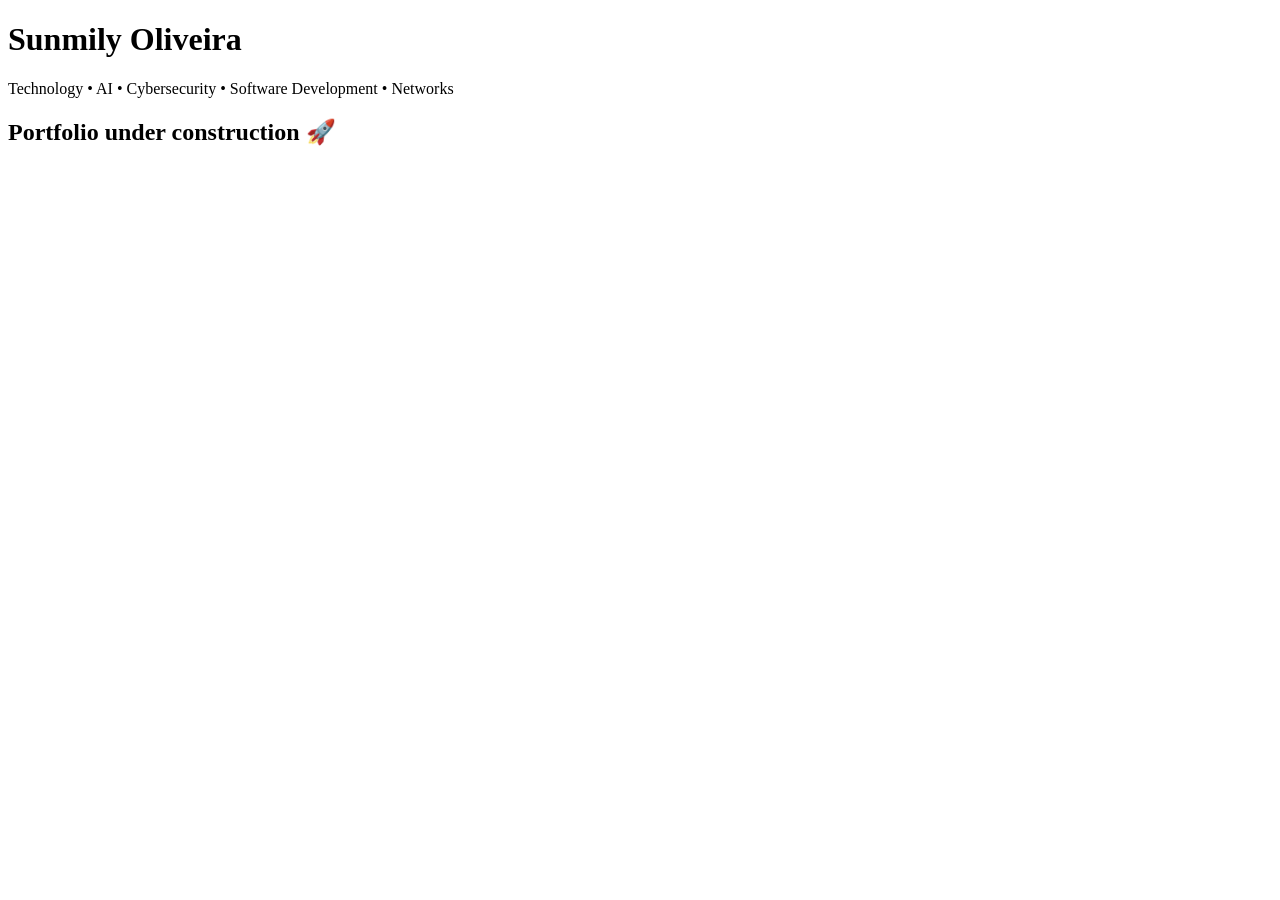
==== index.html @ 6b6f0865 "Create index.html Create initial portfolio page" ====
<!DOCTYPE html>
<html lang="pt-BR">
<head>
    <meta charset="UTF-8">
    <meta name="viewport" content="width=device-width, initial-scale=1.0">
    <title>Sunmily Oliveira | Portfolio</title>
</head>

<body>
    <h1>Sunmily Oliveira</h1>
    <p>Technology • AI • Cybersecurity • Software Development • Networks</p>

    <h2>Portfolio under construction 🚀</h2>
</body>
</html>
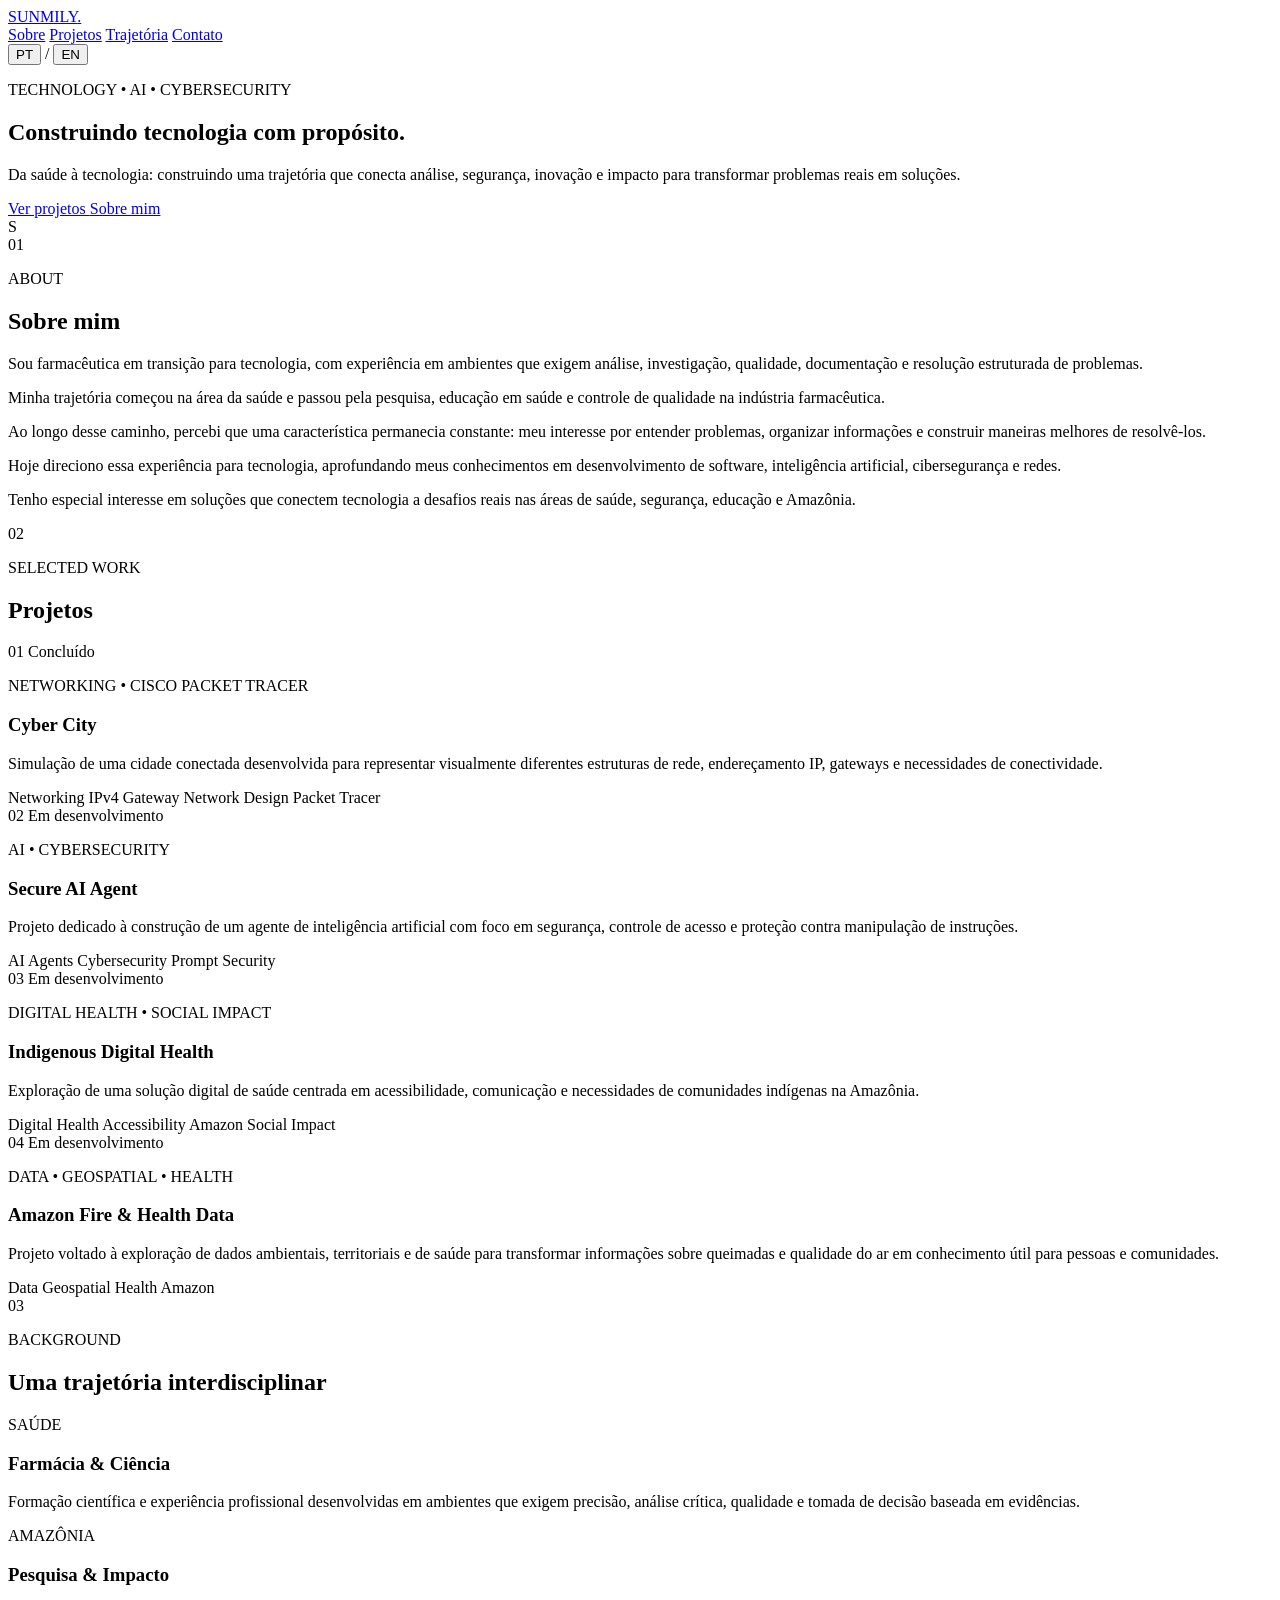
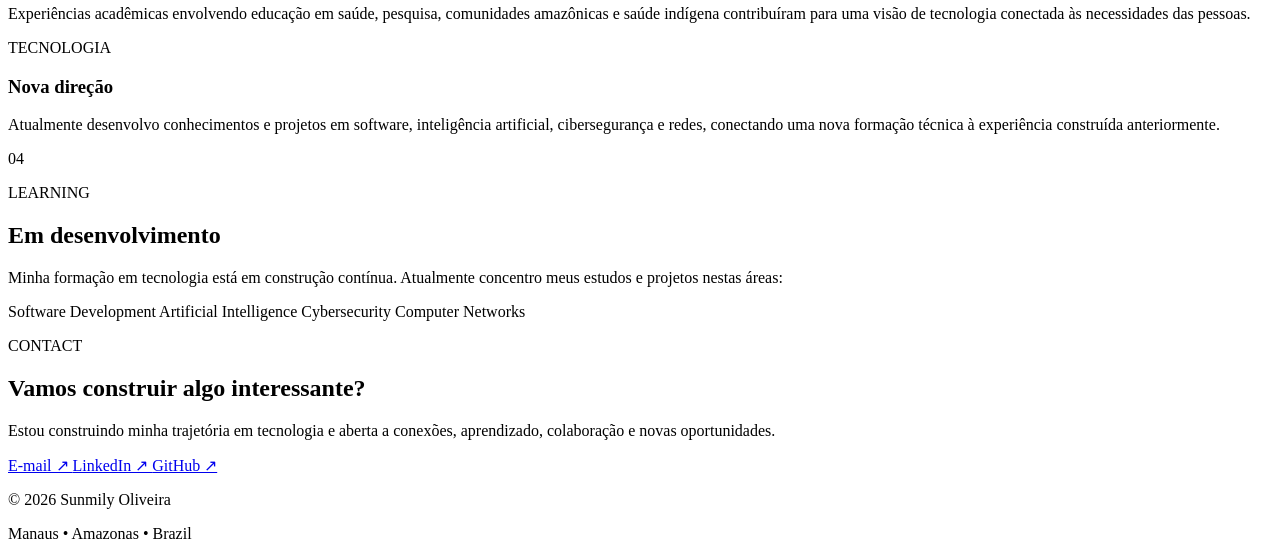
==== commit f0969bff: "Update index.html Build portfolio structure" ====
--- a/index.html
+++ b/index.html
@@ -3,13 +3,518 @@
 <head>
     <meta charset="UTF-8">
     <meta name="viewport" content="width=device-width, initial-scale=1.0">
-    <title>Sunmily Oliveira | Portfolio</title>
+
+    <meta name="description" content="Portfólio de Sunmily Oliveira — tecnologia, inteligência artificial, cibersegurança, redes e projetos de impacto.">
+
+    <title>Sunmily Oliveira | Technology Portfolio</title>
+
+    <link rel="stylesheet" href="style.css">
 </head>
 
 <body>
-    <h1>Sunmily Oliveira</h1>
-    <p>Technology • AI • Cybersecurity • Software Development • Networks</p>
-
-    <h2>Portfolio under construction 🚀</h2>
+
+    <!-- =========================
+         NAVIGATION
+    ========================== -->
+    <header class="header">
+        <nav class="navbar container">
+
+            <a href="#home" class="logo">
+                SUNMILY<span>.</span>
+            </a>
+
+            <div class="nav-links">
+                <a href="#about">Sobre</a>
+                <a href="#projects">Projetos</a>
+                <a href="#background">Trajetória</a>
+                <a href="#contact">Contato</a>
+            </div>
+
+            <div class="language-switch">
+                <button class="language active">PT</button>
+                <span>/</span>
+                <button class="language">EN</button>
+            </div>
+
+        </nav>
+    </header>
+
+
+    <main>
+
+        <!-- =========================
+             HERO
+        ========================== -->
+        <section class="hero container" id="home">
+
+            <div class="hero-content">
+
+                <p class="eyebrow">
+                    TECHNOLOGY • AI • CYBERSECURITY
+                </p>
+
+                <h1>
+                    Construindo tecnologia
+                    <span>com propósito.</span>
+                </h1>
+
+                <p class="hero-description">
+                    Da saúde à tecnologia: construindo uma trajetória que conecta
+                    análise, segurança, inovação e impacto para transformar
+                    problemas reais em soluções.
+                </p>
+
+                <div class="hero-buttons">
+                    <a href="#projects" class="button button-primary">
+                        Ver projetos
+                    </a>
+
+                    <a href="#about" class="button button-secondary">
+                        Sobre mim
+                    </a>
+                </div>
+
+            </div>
+
+
+            <!-- Elemento visual -->
+            <div class="hero-visual" aria-hidden="true">
+
+                <div class="orbit orbit-one"></div>
+                <div class="orbit orbit-two"></div>
+                <div class="orbit orbit-three"></div>
+
+                <div class="network-core">
+                    <span>S</span>
+                </div>
+
+                <span class="node node-one"></span>
+                <span class="node node-two"></span>
+                <span class="node node-three"></span>
+                <span class="node node-four"></span>
+
+            </div>
+
+        </section>
+
+
+        <!-- =========================
+             ABOUT
+        ========================== -->
+        <section class="section about" id="about">
+
+            <div class="container">
+
+                <div class="section-heading">
+                    <span class="section-number">01</span>
+
+                    <div>
+                        <p class="section-label">ABOUT</p>
+                        <h2>Sobre mim</h2>
+                    </div>
+                </div>
+
+
+                <div class="about-grid">
+
+                    <div class="about-intro">
+                        <p>
+                            Sou farmacêutica em transição para tecnologia, com
+                            experiência em ambientes que exigem análise,
+                            investigação, qualidade, documentação e resolução
+                            estruturada de problemas.
+                        </p>
+                    </div>
+
+                    <div class="about-text">
+
+                        <p>
+                            Minha trajetória começou na área da saúde e passou
+                            pela pesquisa, educação em saúde e controle de
+                            qualidade na indústria farmacêutica.
+                        </p>
+
+                        <p>
+                            Ao longo desse caminho, percebi que uma característica
+                            permanecia constante: meu interesse por entender
+                            problemas, organizar informações e construir maneiras
+                            melhores de resolvê-los.
+                        </p>
+
+                        <p>
+                            Hoje direciono essa experiência para tecnologia,
+                            aprofundando meus conhecimentos em desenvolvimento de
+                            software, inteligência artificial, cibersegurança e
+                            redes.
+                        </p>
+
+                        <p>
+                            Tenho especial interesse em soluções que conectem
+                            tecnologia a desafios reais nas áreas de saúde,
+                            segurança, educação e Amazônia.
+                        </p>
+
+                    </div>
+
+                </div>
+
+            </div>
+
+        </section>
+
+
+        <!-- =========================
+             PROJECTS
+        ========================== -->
+        <section class="section projects" id="projects">
+
+            <div class="container">
+
+                <div class="section-heading">
+                    <span class="section-number">02</span>
+
+                    <div>
+                        <p class="section-label">SELECTED WORK</p>
+                        <h2>Projetos</h2>
+                    </div>
+                </div>
+
+
+                <div class="projects-grid">
+
+                    <!-- CYBER CITY -->
+                    <article class="project-card project-featured">
+
+                        <div class="project-top">
+                            <span class="project-number">01</span>
+                            <span class="project-status completed">Concluído</span>
+                        </div>
+
+                        <div class="project-content">
+
+                            <p class="project-category">
+                                NETWORKING • CISCO PACKET TRACER
+                            </p>
+
+                            <h3>Cyber City</h3>
+
+                            <p>
+                                Simulação de uma cidade conectada desenvolvida
+                                para representar visualmente diferentes estruturas
+                                de rede, endereçamento IP, gateways e necessidades
+                                de conectividade.
+                            </p>
+
+                            <div class="tags">
+                                <span>Networking</span>
+                                <span>IPv4</span>
+                                <span>Gateway</span>
+                                <span>Network Design</span>
+                                <span>Packet Tracer</span>
+                            </div>
+
+                        </div>
+
+                    </article>
+
+
+                    <!-- SECURE AI AGENT -->
+                    <article class="project-card">
+
+                        <div class="project-top">
+                            <span class="project-number">02</span>
+                            <span class="project-status development">
+                                Em desenvolvimento
+                            </span>
+                        </div>
+
+                        <div class="project-content">
+
+                            <p class="project-category">
+                                AI • CYBERSECURITY
+                            </p>
+
+                            <h3>Secure AI Agent</h3>
+
+                            <p>
+                                Projeto dedicado à construção de um agente de
+                                inteligência artificial com foco em segurança,
+                                controle de acesso e proteção contra manipulação
+                                de instruções.
+                            </p>
+
+                            <div class="tags">
+                                <span>AI Agents</span>
+                                <span>Cybersecurity</span>
+                                <span>Prompt Security</span>
+                            </div>
+
+                        </div>
+
+                    </article>
+
+
+                    <!-- INDIGENOUS DIGITAL HEALTH -->
+                    <article class="project-card">
+
+                        <div class="project-top">
+                            <span class="project-number">03</span>
+                            <span class="project-status development">
+                                Em desenvolvimento
+                            </span>
+                        </div>
+
+                        <div class="project-content">
+
+                            <p class="project-category">
+                                DIGITAL HEALTH • SOCIAL IMPACT
+                            </p>
+
+                            <h3>Indigenous Digital Health</h3>
+
+                            <p>
+                                Exploração de uma solução digital de saúde
+                                centrada em acessibilidade, comunicação e
+                                necessidades de comunidades indígenas na Amazônia.
+                            </p>
+
+                            <div class="tags">
+                                <span>Digital Health</span>
+                                <span>Accessibility</span>
+                                <span>Amazon</span>
+                                <span>Social Impact</span>
+                            </div>
+
+                        </div>
+
+                    </article>
+
+
+                    <!-- AMAZON FIRE -->
+                    <article class="project-card">
+
+                        <div class="project-top">
+                            <span class="project-number">04</span>
+                            <span class="project-status development">
+                                Em desenvolvimento
+                            </span>
+                        </div>
+
+                        <div class="project-content">
+
+                            <p class="project-category">
+                                DATA • GEOSPATIAL • HEALTH
+                            </p>
+
+                            <h3>Amazon Fire & Health Data</h3>
+
+                            <p>
+                                Projeto voltado à exploração de dados ambientais,
+                                territoriais e de saúde para transformar
+                                informações sobre queimadas e qualidade do ar em
+                                conhecimento útil para pessoas e comunidades.
+                            </p>
+
+                            <div class="tags">
+                                <span>Data</span>
+                                <span>Geospatial</span>
+                                <span>Health</span>
+                                <span>Amazon</span>
+                            </div>
+
+                        </div>
+
+                    </article>
+
+                </div>
+
+            </div>
+
+        </section>
+
+
+        <!-- =========================
+             BACKGROUND
+        ========================== -->
+        <section class="section background" id="background">
+
+            <div class="container">
+
+                <div class="section-heading">
+                    <span class="section-number">03</span>
+
+                    <div>
+                        <p class="section-label">BACKGROUND</p>
+                        <h2>Uma trajetória interdisciplinar</h2>
+                    </div>
+                </div>
+
+
+                <div class="background-grid">
+
+                    <article class="background-item">
+
+                        <span class="background-year">SAÚDE</span>
+
+                        <h3>Farmácia & Ciência</h3>
+
+                        <p>
+                            Formação científica e experiência profissional
+                            desenvolvidas em ambientes que exigem precisão,
+                            análise crítica, qualidade e tomada de decisão
+                            baseada em evidências.
+                        </p>
+
+                    </article>
+
+
+                    <article class="background-item">
+
+                        <span class="background-year">AMAZÔNIA</span>
+
+                        <h3>Pesquisa & Impacto</h3>
+
+                        <p>
+                            Experiências acadêmicas envolvendo educação em saúde,
+                            pesquisa, comunidades amazônicas e saúde indígena
+                            contribuíram para uma visão de tecnologia conectada
+                            às necessidades das pessoas.
+                        </p>
+
+                    </article>
+
+
+                    <article class="background-item">
+
+                        <span class="background-year">TECNOLOGIA</span>
+
+                        <h3>Nova direção</h3>
+
+                        <p>
+                            Atualmente desenvolvo conhecimentos e projetos em
+                            software, inteligência artificial, cibersegurança e
+                            redes, conectando uma nova formação técnica à
+                            experiência construída anteriormente.
+                        </p>
+
+                    </article>
+
+                </div>
+
+            </div>
+
+        </section>
+
+
+        <!-- =========================
+             LEARNING
+        ========================== -->
+        <section class="section learning">
+
+            <div class="container">
+
+                <div class="section-heading">
+                    <span class="section-number">04</span>
+
+                    <div>
+                        <p class="section-label">LEARNING</p>
+                        <h2>Em desenvolvimento</h2>
+                    </div>
+                </div>
+
+
+                <div class="learning-content">
+
+                    <p>
+                        Minha formação em tecnologia está em construção contínua.
+                        Atualmente concentro meus estudos e projetos nestas áreas:
+                    </p>
+
+                    <div class="learning-list">
+                        <span>Software Development</span>
+                        <span>Artificial Intelligence</span>
+                        <span>Cybersecurity</span>
+                        <span>Computer Networks</span>
+                    </div>
+
+                </div>
+
+            </div>
+
+        </section>
+
+
+        <!-- =========================
+             CONTACT
+        ========================== -->
+        <section class="section contact" id="contact">
+
+            <div class="container contact-content">
+
+                <p class="section-label">CONTACT</p>
+
+                <h2>
+                    Vamos construir algo
+                    <span>interessante?</span>
+                </h2>
+
+                <p>
+                    Estou construindo minha trajetória em tecnologia e aberta a
+                    conexões, aprendizado, colaboração e novas oportunidades.
+                </p>
+
+                <div class="contact-links">
+
+                    <a
+                        href="mailto:sunmilyjenifer@gmail.com"
+                        class="contact-link"
+                    >
+                        E-mail ↗
+                    </a>
+
+                    <a
+                        href="https://www.linkedin.com/in/sunmily-oliveira"
+                        target="_blank"
+                        rel="noopener noreferrer"
+                        class="contact-link"
+                    >
+                        LinkedIn ↗
+                    </a>
+
+                    <a
+                        href="https://github.com/sunmilyoliveira"
+                        target="_blank"
+                        rel="noopener noreferrer"
+                        class="contact-link"
+                    >
+                        GitHub ↗
+                    </a>
+
+                </div>
+
+            </div>
+
+        </section>
+
+    </main>
+
+
+    <!-- =========================
+         FOOTER
+    ========================== -->
+    <footer class="footer">
+
+        <div class="container footer-content">
+
+            <p>© 2026 Sunmily Oliveira</p>
+
+            <p>
+                Manaus • Amazonas • Brazil
+            </p>
+
+        </div>
+
+    </footer>
+
 </body>
 </html>
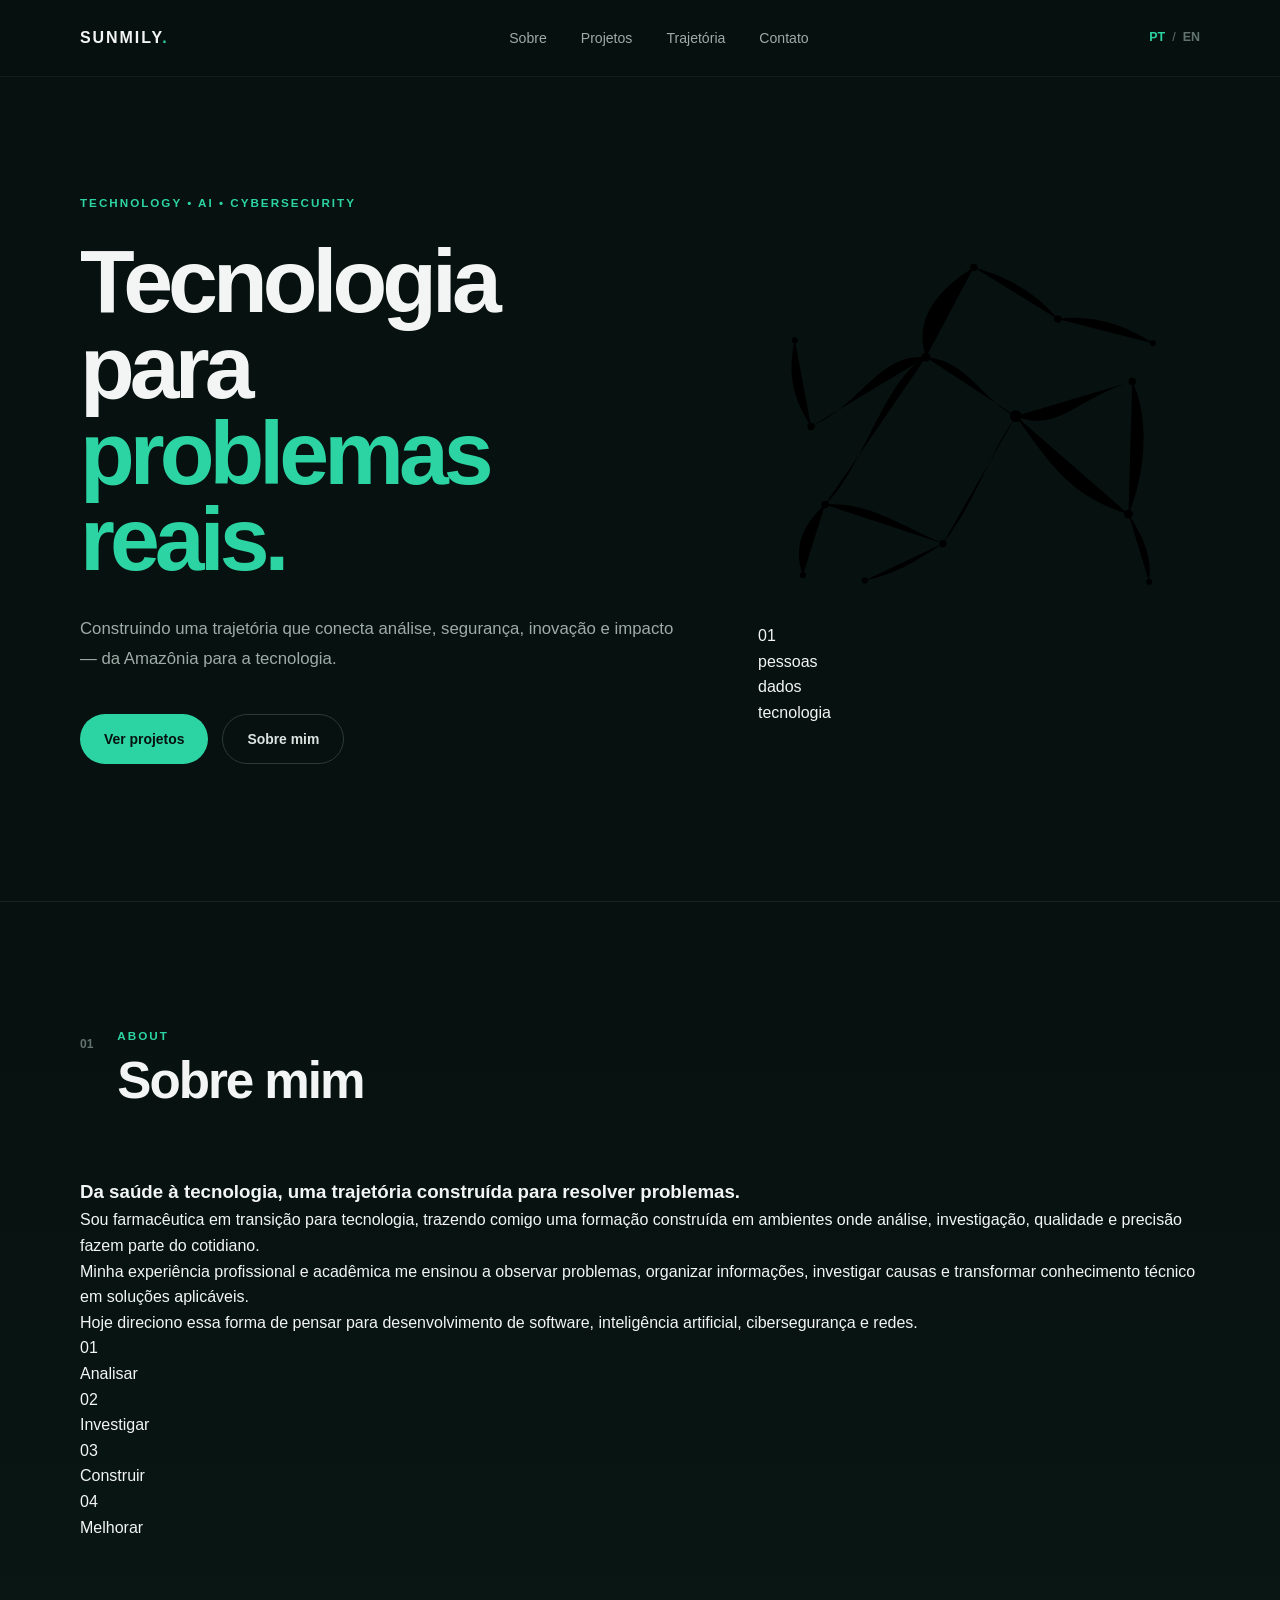
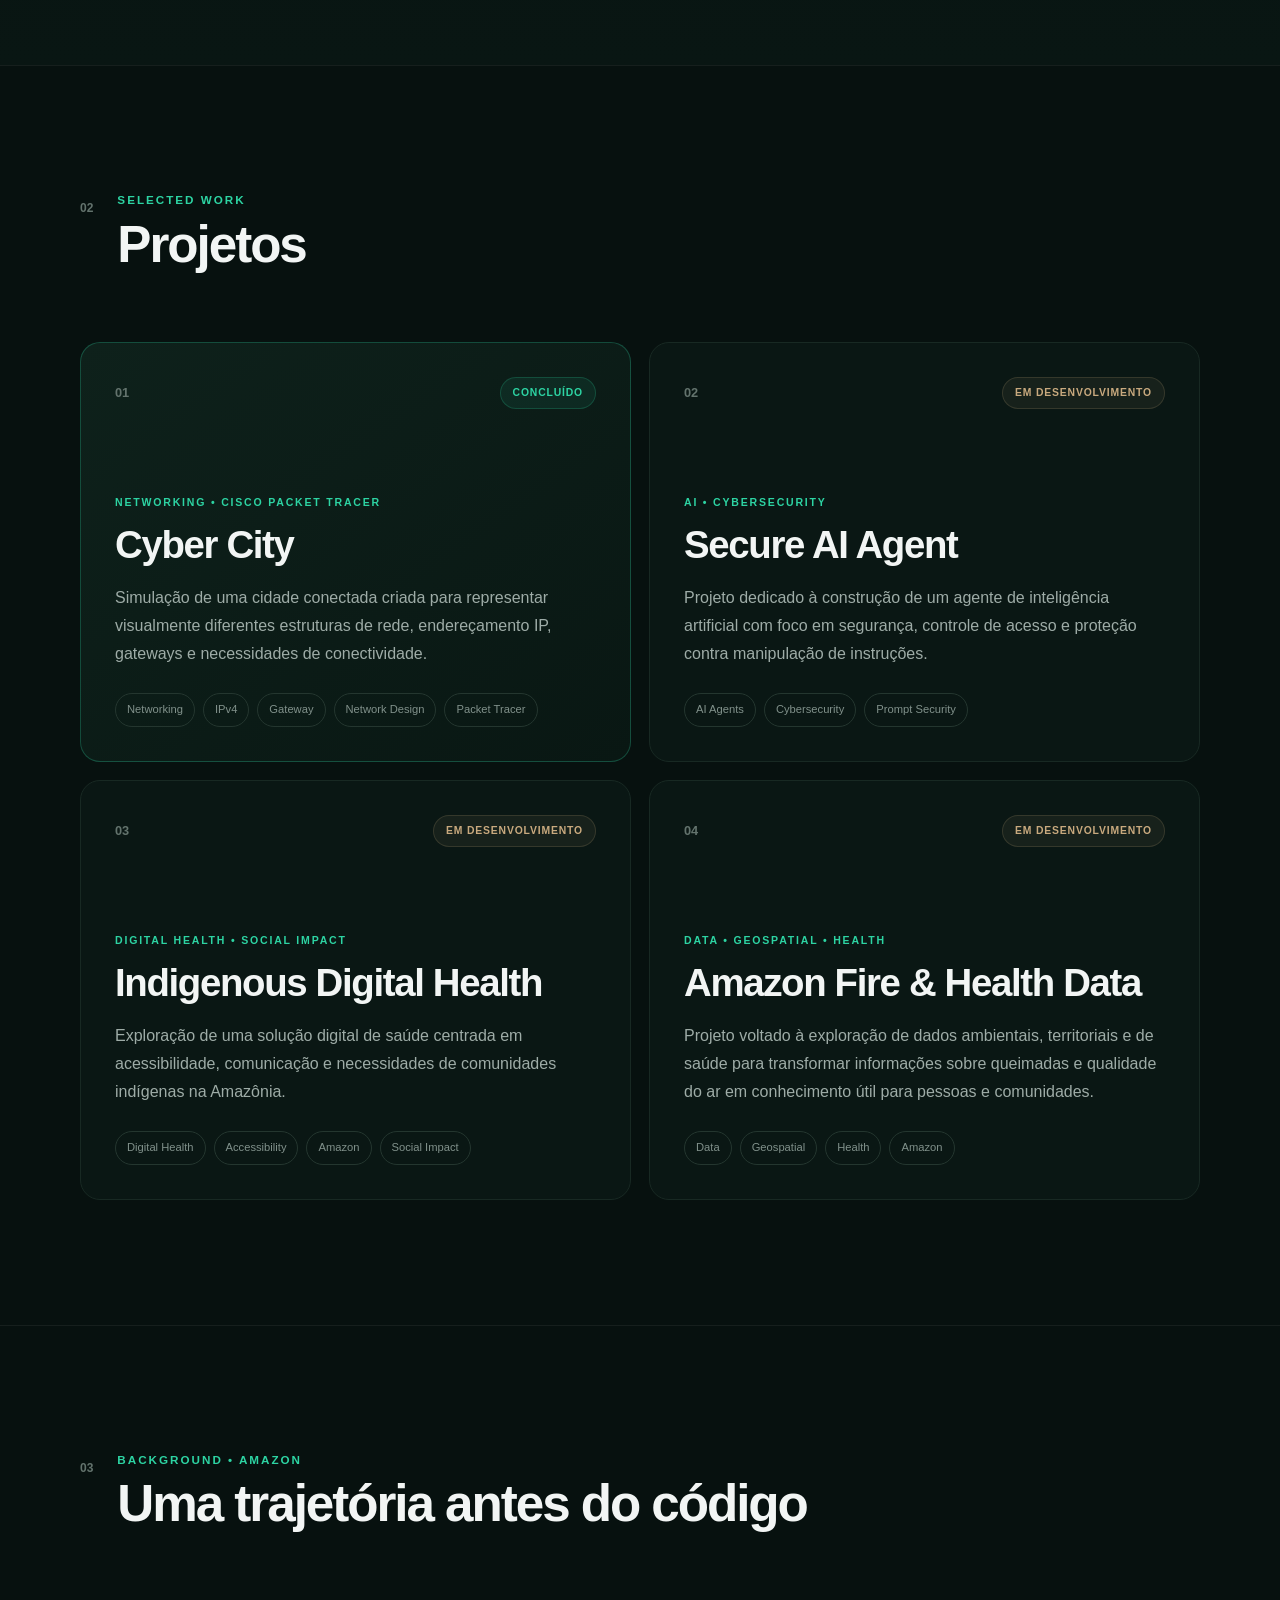
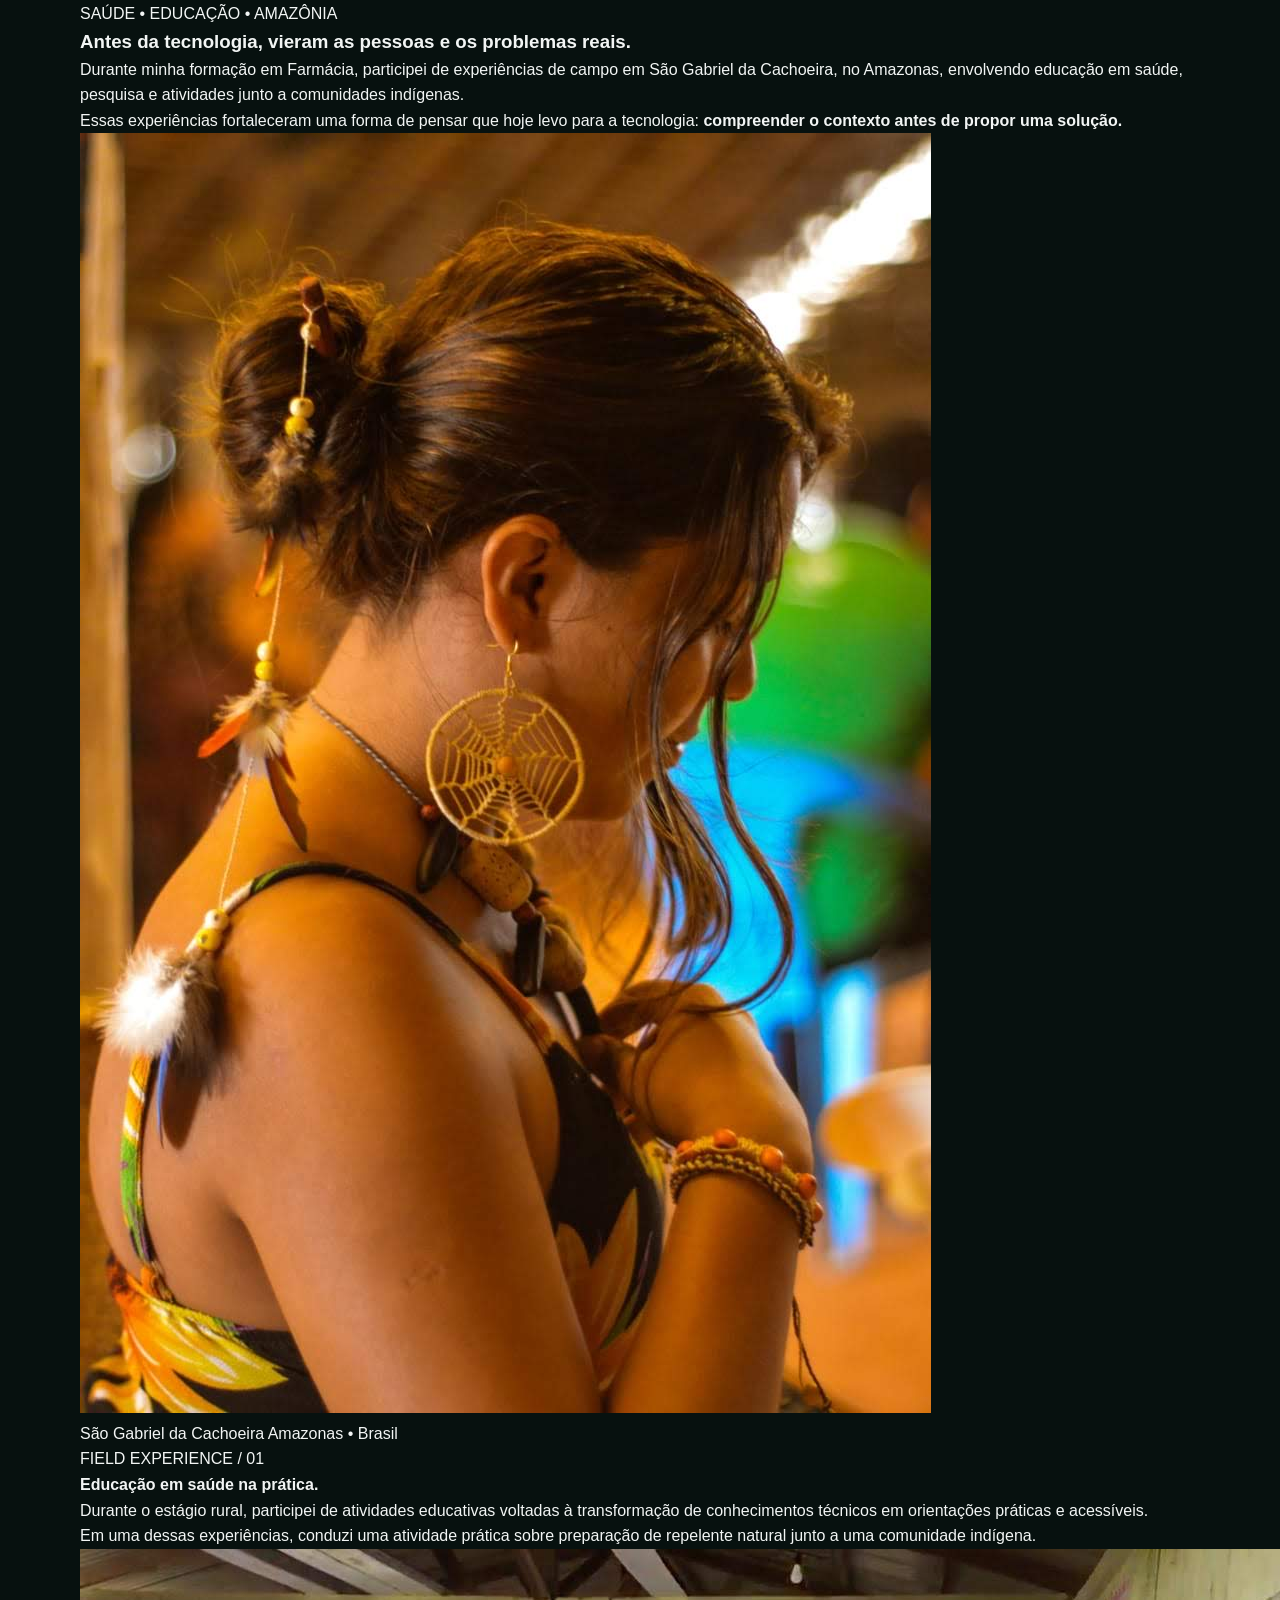
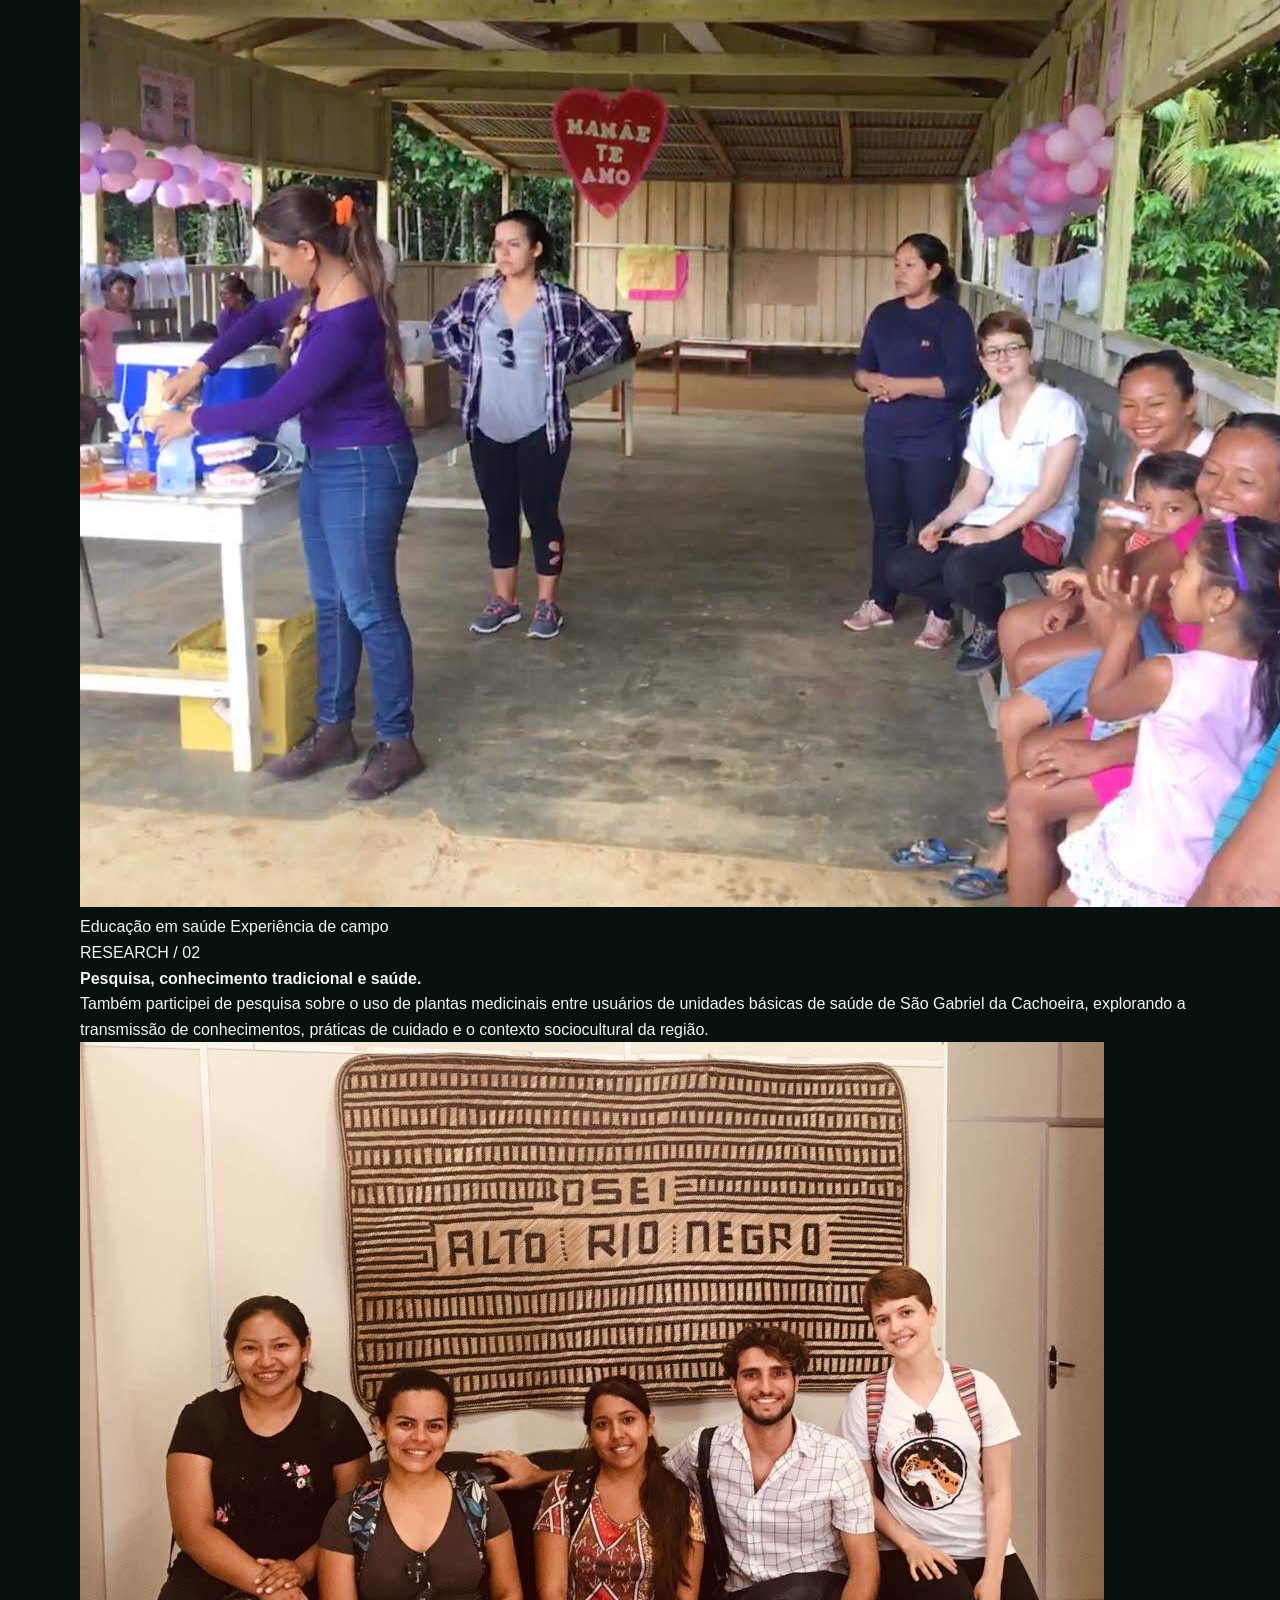
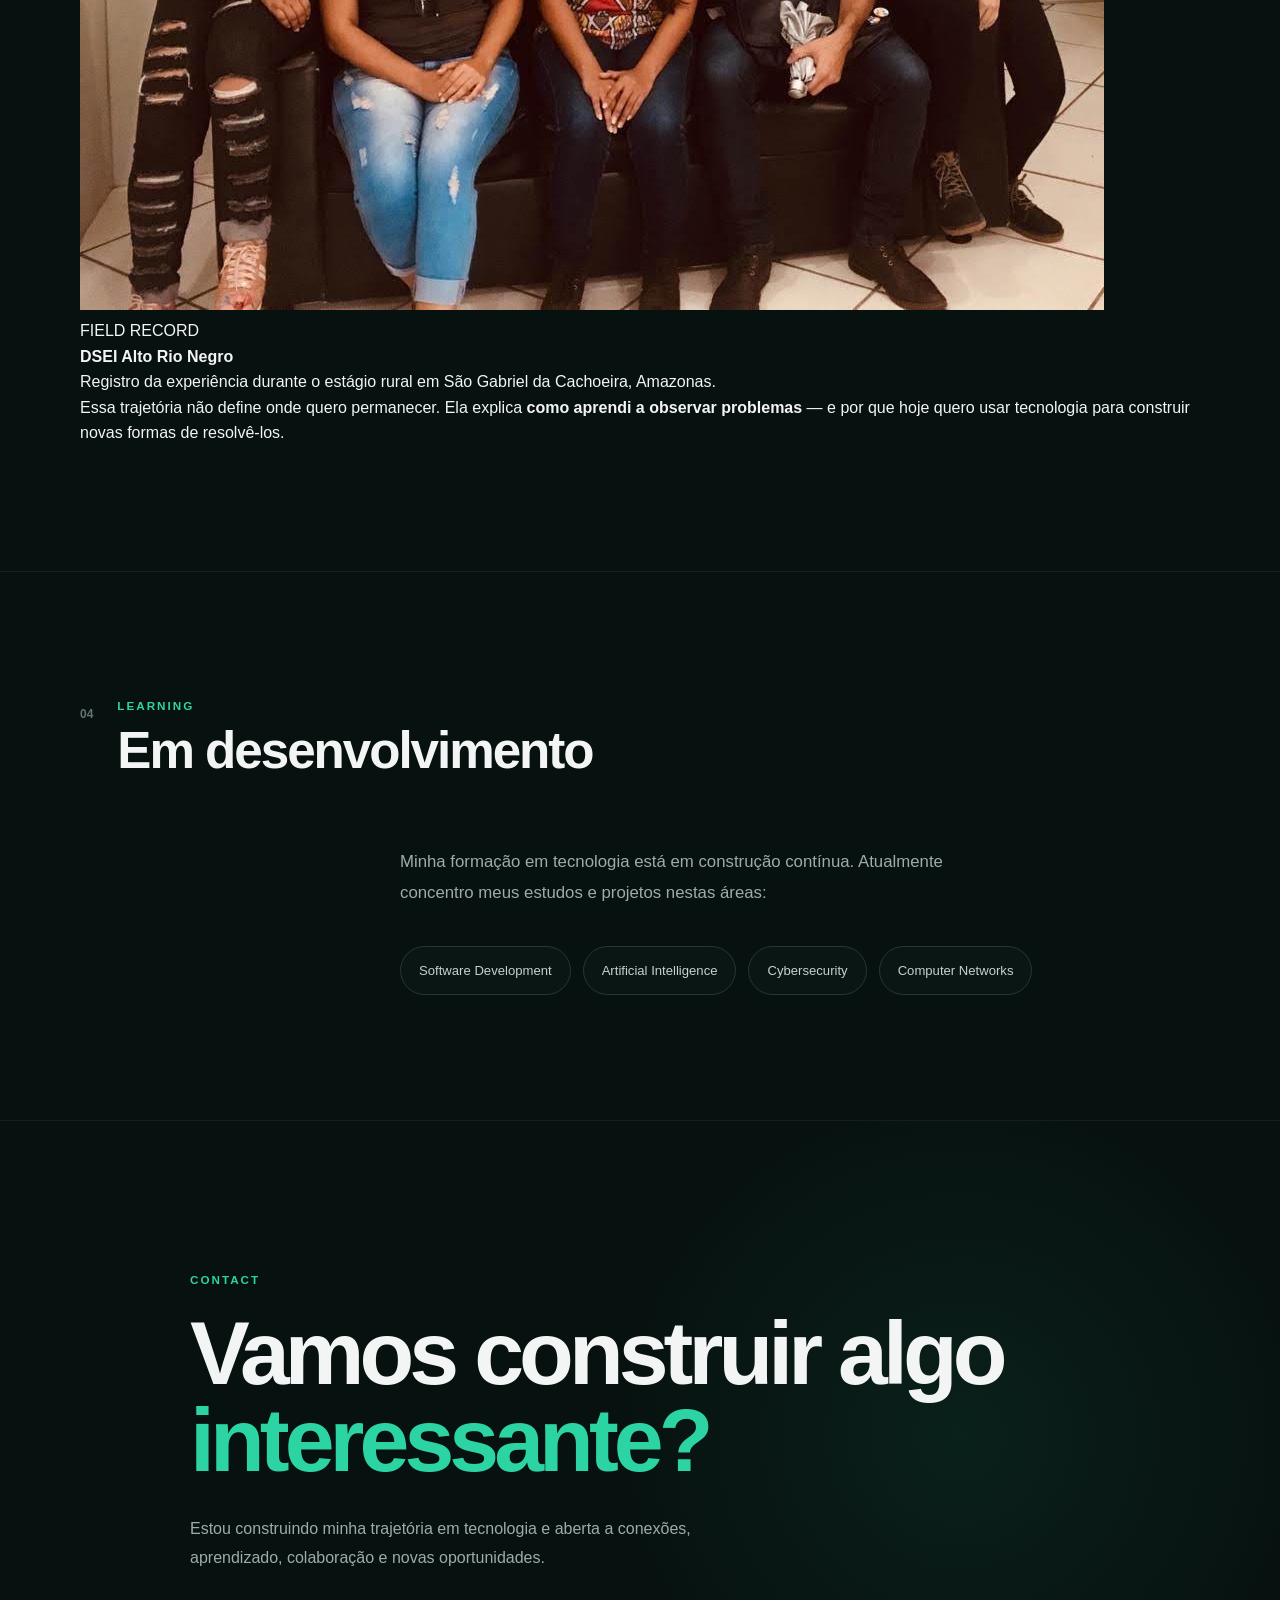
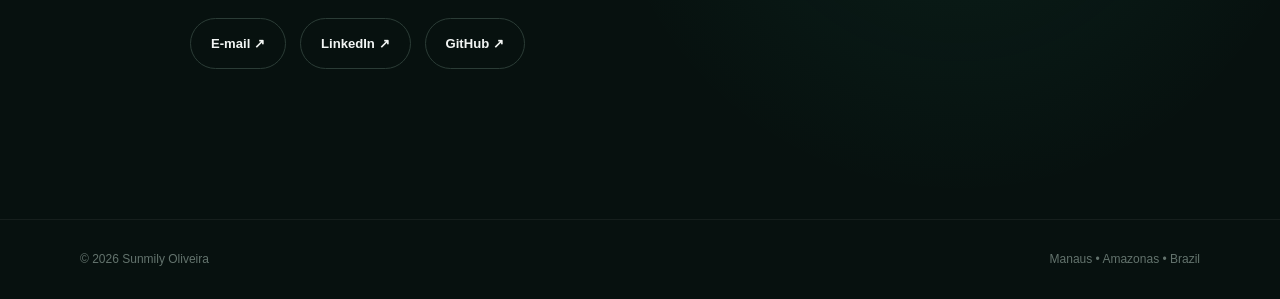
==== commit 6a6b02d1: "Redesign portfolio structure and journey" ====
--- a/index.html
+++ b/index.html
@@ -1,10 +1,12 @@
 <!DOCTYPE html>
 <html lang="pt-BR">
+
 <head>
     <meta charset="UTF-8">
     <meta name="viewport" content="width=device-width, initial-scale=1.0">
 
-    <meta name="description" content="Portfólio de Sunmily Oliveira — tecnologia, inteligência artificial, cibersegurança, redes e projetos de impacto.">
+    <meta name="description"
+        content="Portfólio de Sunmily Oliveira — tecnologia, inteligência artificial, cibersegurança, redes e projetos de impacto.">
 
     <title>Sunmily Oliveira | Technology Portfolio</title>
 
@@ -16,7 +18,9 @@
     <!-- =========================
          NAVIGATION
     ========================== -->
+
     <header class="header">
+
         <nav class="navbar container">
 
             <a href="#home" class="logo">
@@ -26,7 +30,7 @@
             <div class="nav-links">
                 <a href="#about">Sobre</a>
                 <a href="#projects">Projetos</a>
-                <a href="#background">Trajetória</a>
+                <a href="#journey">Trajetória</a>
                 <a href="#contact">Contato</a>
             </div>
 
@@ -37,6 +41,7 @@
             </div>
 
         </nav>
+
     </header>
 
 
@@ -45,6 +50,7 @@
         <!-- =========================
              HERO
         ========================== -->
+
         <section class="hero container" id="home">
 
             <div class="hero-content">
@@ -54,17 +60,18 @@
                 </p>
 
                 <h1>
-                    Construindo tecnologia
-                    <span>com propósito.</span>
+                    Tecnologia para
+                    <span>problemas reais.</span>
                 </h1>
 
                 <p class="hero-description">
-                    Da saúde à tecnologia: construindo uma trajetória que conecta
-                    análise, segurança, inovação e impacto para transformar
-                    problemas reais em soluções.
+                    Construindo uma trajetória que conecta análise,
+                    segurança, inovação e impacto — da Amazônia
+                    para a tecnologia.
                 </p>
 
                 <div class="hero-buttons">
+
                     <a href="#projects" class="button button-primary">
                         Ver projetos
                     </a>
@@ -72,88 +79,189 @@
                     <a href="#about" class="button button-secondary">
                         Sobre mim
                     </a>
+
                 </div>
 
             </div>
 
 
-            <!-- Elemento visual -->
-            <div class="hero-visual" aria-hidden="true">
-
-                <div class="orbit orbit-one"></div>
-                <div class="orbit orbit-two"></div>
-                <div class="orbit orbit-three"></div>
-
-                <div class="network-core">
-                    <span>S</span>
-                </div>
-
-                <span class="node node-one"></span>
-                <span class="node node-two"></span>
-                <span class="node node-three"></span>
-                <span class="node node-four"></span>
+            <!-- Rede digital orgânica -->
+
+            <div class="hero-network" aria-hidden="true">
+
+                <svg
+                    viewBox="0 0 600 520"
+                    xmlns="http://www.w3.org/2000/svg"
+                    class="network-svg"
+                >
+
+                    <!-- conexões principais -->
+
+                    <g class="network-lines">
+
+                        <path d="M72 264 C140 235, 164 164, 228 170" />
+
+                        <path d="M228 170 C287 175, 305 231, 350 250" />
+
+                        <path d="M350 250 C407 274, 433 225, 508 203" />
+
+                        <path d="M350 250 C396 314, 424 359, 503 383" />
+
+                        <path d="M350 250 C313 302, 297 363, 251 423" />
+
+                        <path d="M228 170 C211 119, 242 80, 293 48" />
+
+                        <path d="M228 170 C173 196, 140 327, 91 370" />
+
+                        <path d="M91 370 C147 365, 191 397, 251 423" />
+
+                        <path d="M508 203 C532 253, 526 328, 503 383" />
+
+                    </g>
+
+
+                    <!-- ramificações secundárias -->
+
+                    <g class="network-branches">
+
+                        <path d="M72 264 C46 224, 40 190, 50 147" />
+
+                        <path d="M91 370 C58 399, 48 432, 61 466" />
+
+                        <path d="M293 48 C343 63, 377 83, 407 118" />
+
+                        <path d="M407 118 C453 112, 494 124, 536 151" />
+
+                        <path d="M503 383 C524 414, 535 443, 531 475" />
+
+                        <path d="M251 423 C213 448, 183 466, 145 473" />
+
+                    </g>
+
+
+                    <!-- nós -->
+
+                    <g class="network-nodes">
+
+                        <circle cx="72" cy="264" r="5" />
+                        <circle cx="228" cy="170" r="6" />
+                        <circle cx="350" cy="250" r="8" class="node-main" />
+                        <circle cx="508" cy="203" r="5" />
+                        <circle cx="503" cy="383" r="6" />
+                        <circle cx="251" cy="423" r="5" />
+                        <circle cx="91" cy="370" r="5" />
+                        <circle cx="293" cy="48" r="5" />
+
+                        <circle cx="50" cy="147" r="4" />
+                        <circle cx="61" cy="466" r="4" />
+                        <circle cx="407" cy="118" r="4" />
+                        <circle cx="536" cy="151" r="4" />
+                        <circle cx="531" cy="475" r="4" />
+                        <circle cx="145" cy="473" r="4" />
+
+                        <circle cx="407" cy="118" r="5" class="node-earth" />
+                        <circle cx="91" cy="370" r="5" class="node-earth" />
+
+                    </g>
+
+                </svg>
+
+
+                <div class="network-caption">
+                    <span>01</span>
+                    <p>
+                        pessoas<br>
+                        dados<br>
+                        tecnologia
+                    </p>
+                </div>
 
             </div>
 
         </section>
+
 
 
         <!-- =========================
              ABOUT
         ========================== -->
+
         <section class="section about" id="about">
 
             <div class="container">
 
                 <div class="section-heading">
+
                     <span class="section-number">01</span>
 
                     <div>
                         <p class="section-label">ABOUT</p>
                         <h2>Sobre mim</h2>
                     </div>
-                </div>
-
-
-                <div class="about-grid">
-
-                    <div class="about-intro">
+
+                </div>
+
+
+                <div class="about-layout">
+
+                    <div class="about-statement">
+
+                        <h3>
+                            Da saúde à tecnologia,
+                            uma trajetória construída
+                            para <span>resolver problemas.</span>
+                        </h3>
+
+                    </div>
+
+
+                    <div class="about-copy">
+
+                        <p class="about-lead">
+                            Sou farmacêutica em transição para tecnologia,
+                            trazendo comigo uma formação construída em ambientes
+                            onde análise, investigação, qualidade e precisão
+                            fazem parte do cotidiano.
+                        </p>
+
                         <p>
-                            Sou farmacêutica em transição para tecnologia, com
-                            experiência em ambientes que exigem análise,
-                            investigação, qualidade, documentação e resolução
-                            estruturada de problemas.
-                        </p>
-                    </div>
-
-                    <div class="about-text">
+                            Minha experiência profissional e acadêmica me ensinou
+                            a observar problemas, organizar informações, investigar
+                            causas e transformar conhecimento técnico em soluções
+                            aplicáveis.
+                        </p>
 
                         <p>
-                            Minha trajetória começou na área da saúde e passou
-                            pela pesquisa, educação em saúde e controle de
-                            qualidade na indústria farmacêutica.
-                        </p>
-
-                        <p>
-                            Ao longo desse caminho, percebi que uma característica
-                            permanecia constante: meu interesse por entender
-                            problemas, organizar informações e construir maneiras
-                            melhores de resolvê-los.
-                        </p>
-
-                        <p>
-                            Hoje direciono essa experiência para tecnologia,
-                            aprofundando meus conhecimentos em desenvolvimento de
-                            software, inteligência artificial, cibersegurança e
-                            redes.
-                        </p>
-
-                        <p>
-                            Tenho especial interesse em soluções que conectem
-                            tecnologia a desafios reais nas áreas de saúde,
-                            segurança, educação e Amazônia.
-                        </p>
-
+                            Hoje direciono essa forma de pensar para
+                            desenvolvimento de software, inteligência artificial,
+                            cibersegurança e redes.
+                        </p>
+
+                    </div>
+
+                </div>
+
+
+                <div class="about-principles">
+
+                    <div>
+                        <span>01</span>
+                        <p>Analisar</p>
+                    </div>
+
+                    <div>
+                        <span>02</span>
+                        <p>Investigar</p>
+                    </div>
+
+                    <div>
+                        <span>03</span>
+                        <p>Construir</p>
+                    </div>
+
+                    <div>
+                        <span>04</span>
+                        <p>Melhorar</p>
                     </div>
 
                 </div>
@@ -161,34 +269,46 @@
             </div>
 
         </section>
+
 
 
         <!-- =========================
              PROJECTS
         ========================== -->
+
         <section class="section projects" id="projects">
 
             <div class="container">
 
                 <div class="section-heading">
+
                     <span class="section-number">02</span>
 
                     <div>
                         <p class="section-label">SELECTED WORK</p>
                         <h2>Projetos</h2>
                     </div>
+
                 </div>
 
 
                 <div class="projects-grid">
 
+
                     <!-- CYBER CITY -->
+
                     <article class="project-card project-featured">
 
                         <div class="project-top">
+
                             <span class="project-number">01</span>
-                            <span class="project-status completed">Concluído</span>
+
+                            <span class="project-status completed">
+                                Concluído
+                            </span>
+
                         </div>
+
 
                         <div class="project-content">
 
@@ -199,8 +319,8 @@
                             <h3>Cyber City</h3>
 
                             <p>
-                                Simulação de uma cidade conectada desenvolvida
-                                para representar visualmente diferentes estruturas
+                                Simulação de uma cidade conectada criada para
+                                representar visualmente diferentes estruturas
                                 de rede, endereçamento IP, gateways e necessidades
                                 de conectividade.
                             </p>
@@ -218,15 +338,21 @@
                     </article>
 
 
+
                     <!-- SECURE AI AGENT -->
+
                     <article class="project-card">
 
                         <div class="project-top">
+
                             <span class="project-number">02</span>
+
                             <span class="project-status development">
                                 Em desenvolvimento
                             </span>
+
                         </div>
+
 
                         <div class="project-content">
 
@@ -254,15 +380,21 @@
                     </article>
 
 
+
                     <!-- INDIGENOUS DIGITAL HEALTH -->
+
                     <article class="project-card">
 
                         <div class="project-top">
+
                             <span class="project-number">03</span>
+
                             <span class="project-status development">
                                 Em desenvolvimento
                             </span>
+
                         </div>
+
 
                         <div class="project-content">
 
@@ -290,15 +422,21 @@
                     </article>
 
 
+
                     <!-- AMAZON FIRE -->
+
                     <article class="project-card">
 
                         <div class="project-top">
+
                             <span class="project-number">04</span>
+
                             <span class="project-status development">
                                 Em desenvolvimento
                             </span>
+
                         </div>
+
 
                         <div class="project-content">
 
@@ -311,8 +449,8 @@
                             <p>
                                 Projeto voltado à exploração de dados ambientais,
                                 territoriais e de saúde para transformar
-                                informações sobre queimadas e qualidade do ar em
-                                conhecimento útil para pessoas e comunidades.
+                                informações sobre queimadas e qualidade do ar
+                                em conhecimento útil para pessoas e comunidades.
                             </p>
 
                             <div class="tags">
@@ -333,93 +471,233 @@
         </section>
 
 
+
         <!-- =========================
-             BACKGROUND
+             JOURNEY / AMAZON
         ========================== -->
-        <section class="section background" id="background">
+
+        <section class="section journey" id="journey">
 
             <div class="container">
 
                 <div class="section-heading">
+
                     <span class="section-number">03</span>
 
                     <div>
-                        <p class="section-label">BACKGROUND</p>
-                        <h2>Uma trajetória interdisciplinar</h2>
-                    </div>
-                </div>
-
-
-                <div class="background-grid">
-
-                    <article class="background-item">
-
-                        <span class="background-year">SAÚDE</span>
-
-                        <h3>Farmácia & Ciência</h3>
+                        <p class="section-label">BACKGROUND • AMAZON</p>
+                        <h2>Uma trajetória antes do código</h2>
+                    </div>
+
+                </div>
+
+
+                <div class="journey-intro">
+
+                    <div>
+
+                        <p class="journey-kicker">
+                            SAÚDE • EDUCAÇÃO • AMAZÔNIA
+                        </p>
+
+                        <h3>
+                            Antes da tecnologia,
+                            vieram as pessoas e os
+                            <span>problemas reais.</span>
+                        </h3>
+
+                    </div>
+
+
+                    <div class="journey-description">
 
                         <p>
-                            Formação científica e experiência profissional
-                            desenvolvidas em ambientes que exigem precisão,
-                            análise crítica, qualidade e tomada de decisão
-                            baseada em evidências.
-                        </p>
-
-                    </article>
-
-
-                    <article class="background-item">
-
-                        <span class="background-year">AMAZÔNIA</span>
-
-                        <h3>Pesquisa & Impacto</h3>
+                            Durante minha formação em Farmácia, participei de
+                            experiências de campo em São Gabriel da Cachoeira,
+                            no Amazonas, envolvendo educação em saúde, pesquisa
+                            e atividades junto a comunidades indígenas.
+                        </p>
 
                         <p>
-                            Experiências acadêmicas envolvendo educação em saúde,
-                            pesquisa, comunidades amazônicas e saúde indígena
-                            contribuíram para uma visão de tecnologia conectada
-                            às necessidades das pessoas.
-                        </p>
-
-                    </article>
-
-
-                    <article class="background-item">
-
-                        <span class="background-year">TECNOLOGIA</span>
-
-                        <h3>Nova direção</h3>
+                            Essas experiências fortaleceram uma forma de pensar
+                            que hoje levo para a tecnologia:
+                            <strong>
+                                compreender o contexto antes de propor uma solução.
+                            </strong>
+                        </p>
+
+                    </div>
+
+                </div>
+
+
+
+                <!-- Editorial image composition -->
+
+                <div class="journey-gallery">
+
+
+                    <figure class="journey-photo portrait-photo">
+
+                        <img
+                            src="assets/images/amazon-portrait.jpeg"
+                            alt="Sunmily Oliveira durante experiência em São Gabriel da Cachoeira, Amazonas"
+                        >
+
+                        <figcaption>
+                            <span>São Gabriel da Cachoeira</span>
+                            Amazonas • Brasil
+                        </figcaption>
+
+                    </figure>
+
+
+
+                    <div class="journey-story">
+
+                        <div class="story-number">
+                            FIELD EXPERIENCE / 01
+                        </div>
+
+                        <h4>
+                            Educação em saúde
+                            na prática.
+                        </h4>
 
                         <p>
-                            Atualmente desenvolvo conhecimentos e projetos em
-                            software, inteligência artificial, cibersegurança e
-                            redes, conectando uma nova formação técnica à
-                            experiência construída anteriormente.
-                        </p>
-
-                    </article>
+                            Durante o estágio rural, participei de atividades
+                            educativas voltadas à transformação de conhecimentos
+                            técnicos em orientações práticas e acessíveis.
+                        </p>
+
+                        <p>
+                            Em uma dessas experiências, conduzi uma atividade
+                            prática sobre preparação de repelente natural junto
+                            a uma comunidade indígena.
+                        </p>
+
+                    </div>
+
+
+
+                    <figure class="journey-photo field-photo">
+
+                        <img
+                            src="assets/images/health-education-field.jpeg"
+                            alt="Sunmily Oliveira conduzindo atividade de educação em saúde durante estágio rural"
+                        >
+
+                        <figcaption>
+                            <span>Educação em saúde</span>
+                            Experiência de campo
+                        </figcaption>
+
+                    </figure>
+
+                </div>
+
+
+
+                <!-- Research -->
+
+                <div class="journey-research">
+
+                    <div class="research-label">
+                        RESEARCH / 02
+                    </div>
+
+
+                    <div class="research-content">
+
+                        <h4>
+                            Pesquisa, conhecimento
+                            tradicional e saúde.
+                        </h4>
+
+                        <p>
+                            Também participei de pesquisa sobre o uso de plantas
+                            medicinais entre usuários de unidades básicas de
+                            saúde de São Gabriel da Cachoeira, explorando a
+                            transmissão de conhecimentos, práticas de cuidado
+                            e o contexto sociocultural da região.
+                        </p>
+
+                    </div>
+
+                </div>
+
+
+
+                <!-- DSEI documentary photo -->
+
+                <div class="dsei-record">
+
+                    <figure>
+
+                        <img
+                            src="assets/images/dsei-alto-rio-negro.jpg"
+                            alt="Registro da experiência de Sunmily Oliveira no DSEI Alto Rio Negro"
+                        >
+
+                    </figure>
+
+
+                    <div>
+
+                        <p class="record-label">
+                            FIELD RECORD
+                        </p>
+
+                        <h4>
+                            DSEI Alto Rio Negro
+                        </h4>
+
+                        <p>
+                            Registro da experiência durante o estágio rural
+                            em São Gabriel da Cachoeira, Amazonas.
+                        </p>
+
+                    </div>
+
+                </div>
+
+
+                <div class="journey-bridge">
+
+                    <span></span>
+
+                    <p>
+                        Essa trajetória não define onde quero permanecer.
+                        Ela explica <strong>como aprendi a observar problemas</strong>
+                        — e por que hoje quero usar tecnologia para construir
+                        novas formas de resolvê-los.
+                    </p>
 
                 </div>
 
             </div>
 
         </section>
+
 
 
         <!-- =========================
              LEARNING
         ========================== -->
+
         <section class="section learning">
 
             <div class="container">
 
                 <div class="section-heading">
+
                     <span class="section-number">04</span>
 
                     <div>
                         <p class="section-label">LEARNING</p>
                         <h2>Em desenvolvimento</h2>
                     </div>
+
                 </div>
 
 
@@ -444,14 +722,18 @@
         </section>
 
 
+
         <!-- =========================
              CONTACT
         ========================== -->
+
         <section class="section contact" id="contact">
 
             <div class="container contact-content">
 
-                <p class="section-label">CONTACT</p>
+                <p class="section-label">
+                    CONTACT
+                </p>
 
                 <h2>
                     Vamos construir algo
@@ -459,9 +741,10 @@
                 </h2>
 
                 <p>
-                    Estou construindo minha trajetória em tecnologia e aberta a
-                    conexões, aprendizado, colaboração e novas oportunidades.
+                    Estou construindo minha trajetória em tecnologia e aberta
+                    a conexões, aprendizado, colaboração e novas oportunidades.
                 </p>
+
 
                 <div class="contact-links">
 
@@ -499,14 +782,18 @@
     </main>
 
 
+
     <!-- =========================
          FOOTER
     ========================== -->
+
     <footer class="footer">
 
         <div class="container footer-content">
 
-            <p>© 2026 Sunmily Oliveira</p>
+            <p>
+                © 2026 Sunmily Oliveira
+            </p>
 
             <p>
                 Manaus • Amazonas • Brazil
@@ -517,4 +804,5 @@
     </footer>
 
 </body>
+
 </html>
--- a/style.css
+++ b/style.css
@@ -0,0 +1,1036 @@
+/* =========================================================
+   SUNMILY OLIVEIRA — PORTFOLIO
+   Tech + Amazon visual identity
+========================================================= */
+
+
+/* ---------- RESET ---------- */
+
+* {
+    margin: 0;
+    padding: 0;
+    box-sizing: border-box;
+}
+
+html {
+    scroll-behavior: smooth;
+}
+
+body {
+    background: #07110f;
+    color: #f2f5f4;
+    font-family: Arial, Helvetica, sans-serif;
+    line-height: 1.6;
+    overflow-x: hidden;
+}
+
+a {
+    color: inherit;
+    text-decoration: none;
+}
+
+button {
+    font: inherit;
+}
+
+.container {
+    width: min(1120px, 90%);
+    margin: 0 auto;
+}
+
+
+/* =========================================================
+   HEADER
+========================================================= */
+
+.header {
+    position: sticky;
+    top: 0;
+    z-index: 1000;
+
+    background: rgba(7, 17, 15, 0.88);
+    backdrop-filter: blur(14px);
+
+    border-bottom: 1px solid rgba(255, 255, 255, 0.06);
+}
+
+.navbar {
+    min-height: 76px;
+
+    display: flex;
+    align-items: center;
+    justify-content: space-between;
+
+    gap: 30px;
+}
+
+.logo {
+    font-size: 1rem;
+    font-weight: 800;
+    letter-spacing: 0.12em;
+}
+
+.logo span {
+    color: #2dd4a3;
+}
+
+.nav-links {
+    display: flex;
+    align-items: center;
+    gap: 34px;
+}
+
+.nav-links a {
+    color: #9eaca7;
+    font-size: 0.88rem;
+
+    transition:
+        color 0.25s ease,
+        transform 0.25s ease;
+}
+
+.nav-links a:hover {
+    color: #f2f5f4;
+    transform: translateY(-2px);
+}
+
+
+/* ---------- LANGUAGE ---------- */
+
+.language-switch {
+    display: flex;
+    align-items: center;
+    gap: 7px;
+
+    color: #63736d;
+    font-size: 0.78rem;
+}
+
+.language {
+    background: transparent;
+    border: 0;
+
+    color: #63736d;
+
+    cursor: pointer;
+    font-size: 0.78rem;
+    font-weight: 700;
+
+    transition: color 0.2s ease;
+}
+
+.language:hover,
+.language.active {
+    color: #2dd4a3;
+}
+
+
+/* =========================================================
+   HERO
+========================================================= */
+
+.hero {
+    min-height: calc(100vh - 76px);
+
+    display: grid;
+    grid-template-columns: 1.15fr 0.85fr;
+
+    align-items: center;
+    gap: 80px;
+
+    padding-top: 80px;
+    padding-bottom: 100px;
+}
+
+.hero-content {
+    position: relative;
+    z-index: 2;
+}
+
+.eyebrow,
+.section-label,
+.project-category {
+    color: #2dd4a3;
+
+    font-size: 0.73rem;
+    font-weight: 700;
+
+    letter-spacing: 0.17em;
+}
+
+.eyebrow {
+    margin-bottom: 25px;
+}
+
+.hero h1 {
+    max-width: 760px;
+
+    font-size: clamp(3.5rem, 7vw, 6.8rem);
+    font-weight: 700;
+
+    line-height: 0.96;
+    letter-spacing: -0.055em;
+}
+
+.hero h1 span {
+    display: block;
+
+    color: #2dd4a3;
+}
+
+.hero-description {
+    max-width: 620px;
+
+    margin-top: 32px;
+
+    color: #9eaca7;
+
+    font-size: 1.05rem;
+    line-height: 1.8;
+}
+
+.hero-buttons {
+    display: flex;
+    flex-wrap: wrap;
+    gap: 14px;
+
+    margin-top: 40px;
+}
+
+
+/* ---------- BUTTONS ---------- */
+
+.button {
+    display: inline-flex;
+    align-items: center;
+    justify-content: center;
+
+    min-height: 50px;
+
+    padding: 0 24px;
+
+    border-radius: 100px;
+
+    font-size: 0.87rem;
+    font-weight: 700;
+
+    transition:
+        transform 0.25s ease,
+        background 0.25s ease,
+        border-color 0.25s ease;
+}
+
+.button:hover {
+    transform: translateY(-3px);
+}
+
+.button-primary {
+    background: #2dd4a3;
+    color: #07110f;
+}
+
+.button-primary:hover {
+    background: #55e2b8;
+}
+
+.button-secondary {
+    border: 1px solid #2b3b36;
+    color: #dce4e1;
+}
+
+.button-secondary:hover {
+    border-color: #2dd4a3;
+}
+
+
+/* =========================================================
+   HERO VISUAL
+========================================================= */
+
+.hero-visual {
+    position: relative;
+
+    width: min(420px, 100%);
+    aspect-ratio: 1;
+
+    justify-self: center;
+
+    display: flex;
+    align-items: center;
+    justify-content: center;
+}
+
+.hero-visual::before {
+    content: "";
+
+    position: absolute;
+
+    width: 75%;
+    height: 75%;
+
+    border-radius: 50%;
+
+    background:
+        radial-gradient(
+            circle,
+            rgba(45, 212, 163, 0.10) 0%,
+            rgba(45, 212, 163, 0.025) 48%,
+            transparent 70%
+        );
+
+    filter: blur(2px);
+}
+
+.orbit {
+    position: absolute;
+
+    border: 1px solid rgba(45, 212, 163, 0.18);
+
+    border-radius: 50%;
+}
+
+.orbit-one {
+    width: 100%;
+    height: 100%;
+
+    animation: rotate 30s linear infinite;
+}
+
+.orbit-two {
+    width: 72%;
+    height: 72%;
+
+    border-color: rgba(200, 169, 126, 0.16);
+
+    animation: rotateReverse 23s linear infinite;
+}
+
+.orbit-three {
+    width: 43%;
+    height: 43%;
+
+    animation: rotate 18s linear infinite;
+}
+
+.orbit-one::before,
+.orbit-two::before,
+.orbit-three::before {
+    content: "";
+
+    position: absolute;
+
+    width: 8px;
+    height: 8px;
+
+    background: #2dd4a3;
+
+    border-radius: 50%;
+
+    box-shadow: 0 0 20px rgba(45, 212, 163, 0.75);
+}
+
+.orbit-one::before {
+    top: 14%;
+    left: 15%;
+}
+
+.orbit-two::before {
+    bottom: 6%;
+    right: 26%;
+
+    background: #c8a97e;
+
+    box-shadow: 0 0 18px rgba(200, 169, 126, 0.5);
+}
+
+.orbit-three::before {
+    top: -4px;
+    left: 50%;
+}
+
+.network-core {
+    position: relative;
+    z-index: 5;
+
+    width: 92px;
+    height: 92px;
+
+    display: flex;
+    align-items: center;
+    justify-content: center;
+
+    border-radius: 50%;
+
+    background: #0d201b;
+
+    border: 1px solid rgba(45, 212, 163, 0.55);
+
+    box-shadow:
+        0 0 0 12px rgba(45, 212, 163, 0.025),
+        0 0 50px rgba(45, 212, 163, 0.13);
+}
+
+.network-core span {
+    color: #2dd4a3;
+
+    font-size: 1.5rem;
+    font-weight: 800;
+
+    letter-spacing: -0.05em;
+}
+
+
+/* ---------- NETWORK NODES ---------- */
+
+.node {
+    position: absolute;
+
+    width: 6px;
+    height: 6px;
+
+    border-radius: 50%;
+
+    background: #2dd4a3;
+
+    box-shadow: 0 0 15px rgba(45, 212, 163, 0.75);
+}
+
+.node-one {
+    top: 10%;
+    right: 25%;
+}
+
+.node-two {
+    bottom: 20%;
+    left: 8%;
+}
+
+.node-three {
+    top: 48%;
+    right: 2%;
+
+    background: #c8a97e;
+}
+
+.node-four {
+    top: 25%;
+    left: 15%;
+}
+
+
+/* ---------- ANIMATION ---------- */
+
+@keyframes rotate {
+    from {
+        transform: rotate(0deg);
+    }
+
+    to {
+        transform: rotate(360deg);
+    }
+}
+
+@keyframes rotateReverse {
+    from {
+        transform: rotate(360deg);
+    }
+
+    to {
+        transform: rotate(0deg);
+    }
+}
+
+
+/* =========================================================
+   SECTIONS
+========================================================= */
+
+.section {
+    padding: 125px 0;
+
+    border-top: 1px solid rgba(255, 255, 255, 0.06);
+}
+
+.section-heading {
+    display: flex;
+    gap: 24px;
+    align-items: flex-start;
+
+    margin-bottom: 70px;
+}
+
+.section-number {
+    color: #63736d;
+
+    font-size: 0.75rem;
+    font-weight: 700;
+
+    padding-top: 8px;
+}
+
+.section-heading h2 {
+    margin-top: 8px;
+
+    font-size: clamp(2.1rem, 4vw, 3.6rem);
+
+    line-height: 1.05;
+    letter-spacing: -0.04em;
+}
+
+
+/* =========================================================
+   ABOUT
+========================================================= */
+
+.about {
+    background:
+        linear-gradient(
+            180deg,
+            #07110f 0%,
+            #091613 100%
+        );
+}
+
+.about-grid {
+    display: grid;
+
+    grid-template-columns: 0.9fr 1.1fr;
+
+    gap: 100px;
+}
+
+.about-intro p {
+    font-size: clamp(1.45rem, 2.5vw, 2.2rem);
+
+    line-height: 1.4;
+    letter-spacing: -0.025em;
+}
+
+.about-text {
+    display: grid;
+    gap: 22px;
+
+    color: #9eaca7;
+
+    font-size: 1rem;
+    line-height: 1.85;
+}
+
+
+/* =========================================================
+   PROJECTS
+========================================================= */
+
+.projects-grid {
+    display: grid;
+
+    grid-template-columns: repeat(2, minmax(0, 1fr));
+
+    gap: 18px;
+}
+
+.project-card {
+    min-height: 420px;
+
+    padding: 34px;
+
+    display: flex;
+    flex-direction: column;
+
+    background: #0a1714;
+
+    border: 1px solid #182923;
+
+    border-radius: 20px;
+
+    transition:
+        transform 0.3s ease,
+        border-color 0.3s ease,
+        background 0.3s ease;
+}
+
+.project-card:hover {
+    transform: translateY(-6px);
+
+    border-color: rgba(45, 212, 163, 0.45);
+
+    background: #0c1c18;
+}
+
+.project-featured {
+    background:
+        linear-gradient(
+            145deg,
+            #0e211b 0%,
+            #091713 100%
+        );
+
+    border-color: rgba(45, 212, 163, 0.27);
+}
+
+.project-top {
+    display: flex;
+    align-items: center;
+    justify-content: space-between;
+
+    gap: 15px;
+
+    margin-bottom: 80px;
+}
+
+.project-number {
+    color: #63736d;
+
+    font-size: 0.8rem;
+    font-weight: 700;
+}
+
+
+/* ---------- STATUS ---------- */
+
+.project-status {
+    padding: 7px 12px;
+
+    border-radius: 100px;
+
+    font-size: 0.65rem;
+    font-weight: 700;
+
+    letter-spacing: 0.08em;
+    text-transform: uppercase;
+}
+
+.completed {
+    color: #2dd4a3;
+
+    background: rgba(45, 212, 163, 0.08);
+
+    border: 1px solid rgba(45, 212, 163, 0.2);
+}
+
+.development {
+    color: #c8a97e;
+
+    background: rgba(200, 169, 126, 0.07);
+
+    border: 1px solid rgba(200, 169, 126, 0.17);
+}
+
+
+/* ---------- PROJECT CONTENT ---------- */
+
+.project-content {
+    margin-top: auto;
+}
+
+.project-category {
+    margin-bottom: 13px;
+
+    font-size: 0.66rem;
+}
+
+.project-content h3 {
+    margin-bottom: 17px;
+
+    font-size: clamp(1.65rem, 3vw, 2.45rem);
+
+    line-height: 1.1;
+    letter-spacing: -0.035em;
+}
+
+.project-content > p:not(.project-category) {
+    max-width: 530px;
+
+    color: #9eaca7;
+
+    line-height: 1.75;
+}
+
+
+/* ---------- TAGS ---------- */
+
+.tags {
+    display: flex;
+    flex-wrap: wrap;
+
+    gap: 8px;
+
+    margin-top: 25px;
+}
+
+.tags span {
+    padding: 7px 11px;
+
+    border: 1px solid #24362f;
+
+    border-radius: 100px;
+
+    color: #81918b;
+
+    font-size: 0.7rem;
+}
+
+
+/* =========================================================
+   BACKGROUND
+========================================================= */
+
+.background {
+    background: #091613;
+}
+
+.background-grid {
+    display: grid;
+
+    grid-template-columns: repeat(3, 1fr);
+
+    gap: 0;
+
+    border-top: 1px solid #21312c;
+}
+
+.background-item {
+    padding: 42px 38px 45px 0;
+
+    border-bottom: 1px solid #21312c;
+}
+
+.background-item:not(:last-child) {
+    border-right: 1px solid #21312c;
+
+    padding-right: 38px;
+
+    margin-right: 38px;
+}
+
+.background-year {
+    color: #2dd4a3;
+
+    font-size: 0.7rem;
+    font-weight: 700;
+
+    letter-spacing: 0.15em;
+}
+
+.background-item h3 {
+    margin: 18px 0;
+
+    font-size: 1.45rem;
+
+    letter-spacing: -0.025em;
+}
+
+.background-item p {
+    color: #9eaca7;
+
+    line-height: 1.75;
+
+    font-size: 0.94rem;
+}
+
+
+/* =========================================================
+   LEARNING
+========================================================= */
+
+.learning-content {
+    max-width: 800px;
+
+    margin-left: auto;
+}
+
+.learning-content > p {
+    max-width: 620px;
+
+    color: #9eaca7;
+
+    font-size: 1.05rem;
+    line-height: 1.8;
+}
+
+.learning-list {
+    display: flex;
+    flex-wrap: wrap;
+
+    gap: 12px;
+
+    margin-top: 38px;
+}
+
+.learning-list span {
+    padding: 13px 18px;
+
+    border: 1px solid #263832;
+
+    border-radius: 100px;
+
+    font-size: 0.82rem;
+
+    color: #c7d1ce;
+
+    background: #091613;
+}
+
+
+/* =========================================================
+   CONTACT
+========================================================= */
+
+.contact {
+    padding-top: 150px;
+    padding-bottom: 150px;
+
+    background:
+        radial-gradient(
+            circle at 75% 45%,
+            rgba(45, 212, 163, 0.08),
+            transparent 35%
+        ),
+        #07110f;
+}
+
+.contact-content {
+    max-width: 900px;
+}
+
+.contact h2 {
+    margin-top: 20px;
+
+    max-width: 850px;
+
+    font-size: clamp(3rem, 7vw, 6.5rem);
+
+    line-height: 0.98;
+    letter-spacing: -0.055em;
+}
+
+.contact h2 span {
+    color: #2dd4a3;
+}
+
+.contact-content > p:not(.section-label) {
+    max-width: 570px;
+
+    margin-top: 30px;
+
+    color: #9eaca7;
+
+    line-height: 1.8;
+}
+
+.contact-links {
+    display: flex;
+    flex-wrap: wrap;
+
+    gap: 14px;
+
+    margin-top: 45px;
+}
+
+.contact-link {
+    padding: 14px 20px;
+
+    border: 1px solid #2b3c36;
+
+    border-radius: 100px;
+
+    font-size: 0.82rem;
+    font-weight: 700;
+
+    transition:
+        transform 0.25s ease,
+        border-color 0.25s ease,
+        color 0.25s ease;
+}
+
+.contact-link:hover {
+    transform: translateY(-3px);
+
+    border-color: #2dd4a3;
+
+    color: #2dd4a3;
+}
+
+
+/* =========================================================
+   FOOTER
+========================================================= */
+
+.footer {
+    border-top: 1px solid rgba(255, 255, 255, 0.06);
+
+    padding: 30px 0;
+
+    color: #63736d;
+
+    font-size: 0.75rem;
+}
+
+.footer-content {
+    display: flex;
+    justify-content: space-between;
+
+    gap: 30px;
+}
+
+
+/* =========================================================
+   RESPONSIVE
+========================================================= */
+
+@media (max-width: 900px) {
+
+    .nav-links {
+        display: none;
+    }
+
+    .hero {
+        grid-template-columns: 1fr;
+
+        gap: 40px;
+
+        padding-top: 100px;
+    }
+
+    .hero-visual {
+        width: min(330px, 80vw);
+
+        margin-top: 20px;
+    }
+
+    .about-grid {
+        grid-template-columns: 1fr;
+
+        gap: 50px;
+    }
+
+    .projects-grid {
+        grid-template-columns: 1fr;
+    }
+
+    .background-grid {
+        grid-template-columns: 1fr;
+
+        border-top: 1px solid #21312c;
+    }
+
+    .background-item:not(:last-child) {
+        border-right: 0;
+
+        margin-right: 0;
+        padding-right: 0;
+    }
+
+    .learning-content {
+        margin-left: 0;
+    }
+}
+
+
+@media (max-width: 600px) {
+
+    .container {
+        width: min(92%, 1120px);
+    }
+
+    .navbar {
+        min-height: 68px;
+    }
+
+    .logo {
+        font-size: 0.9rem;
+    }
+
+    .hero {
+        min-height: auto;
+
+        padding-top: 90px;
+        padding-bottom: 90px;
+    }
+
+    .hero h1 {
+        font-size: clamp(3rem, 15vw, 4.7rem);
+    }
+
+    .hero-description {
+        font-size: 0.96rem;
+    }
+
+    .hero-buttons {
+        align-items: stretch;
+    }
+
+    .button {
+        flex: 1;
+
+        min-width: 145px;
+    }
+
+    .hero-visual {
+        width: min(280px, 78vw);
+    }
+
+    .network-core {
+        width: 72px;
+        height: 72px;
+    }
+
+    .section {
+        padding: 90px 0;
+    }
+
+    .section-heading {
+        margin-bottom: 50px;
+    }
+
+    .project-card {
+        min-height: 380px;
+
+        padding: 25px;
+    }
+
+    .project-top {
+        align-items: flex-start;
+
+        margin-bottom: 60px;
+    }
+
+    .project-status {
+        text-align: center;
+    }
+
+    .contact {
+        padding-top: 100px;
+        padding-bottom: 100px;
+    }
+
+    .contact h2 {
+        font-size: clamp(3rem, 15vw, 5rem);
+    }
+
+    .footer-content {
+        flex-direction: column;
+
+        gap: 8px;
+    }
+}
+
+
+/* =========================================================
+   ACCESSIBILITY
+========================================================= */
+
+@media (prefers-reduced-motion: reduce) {
+
+    html {
+        scroll-behavior: auto;
+    }
+
+    *,
+    *::before,
+    *::after {
+        animation-duration: 0.01ms !important;
+        animation-iteration-count: 1 !important;
+        transition-duration: 0.01ms !important;
+    }
+}
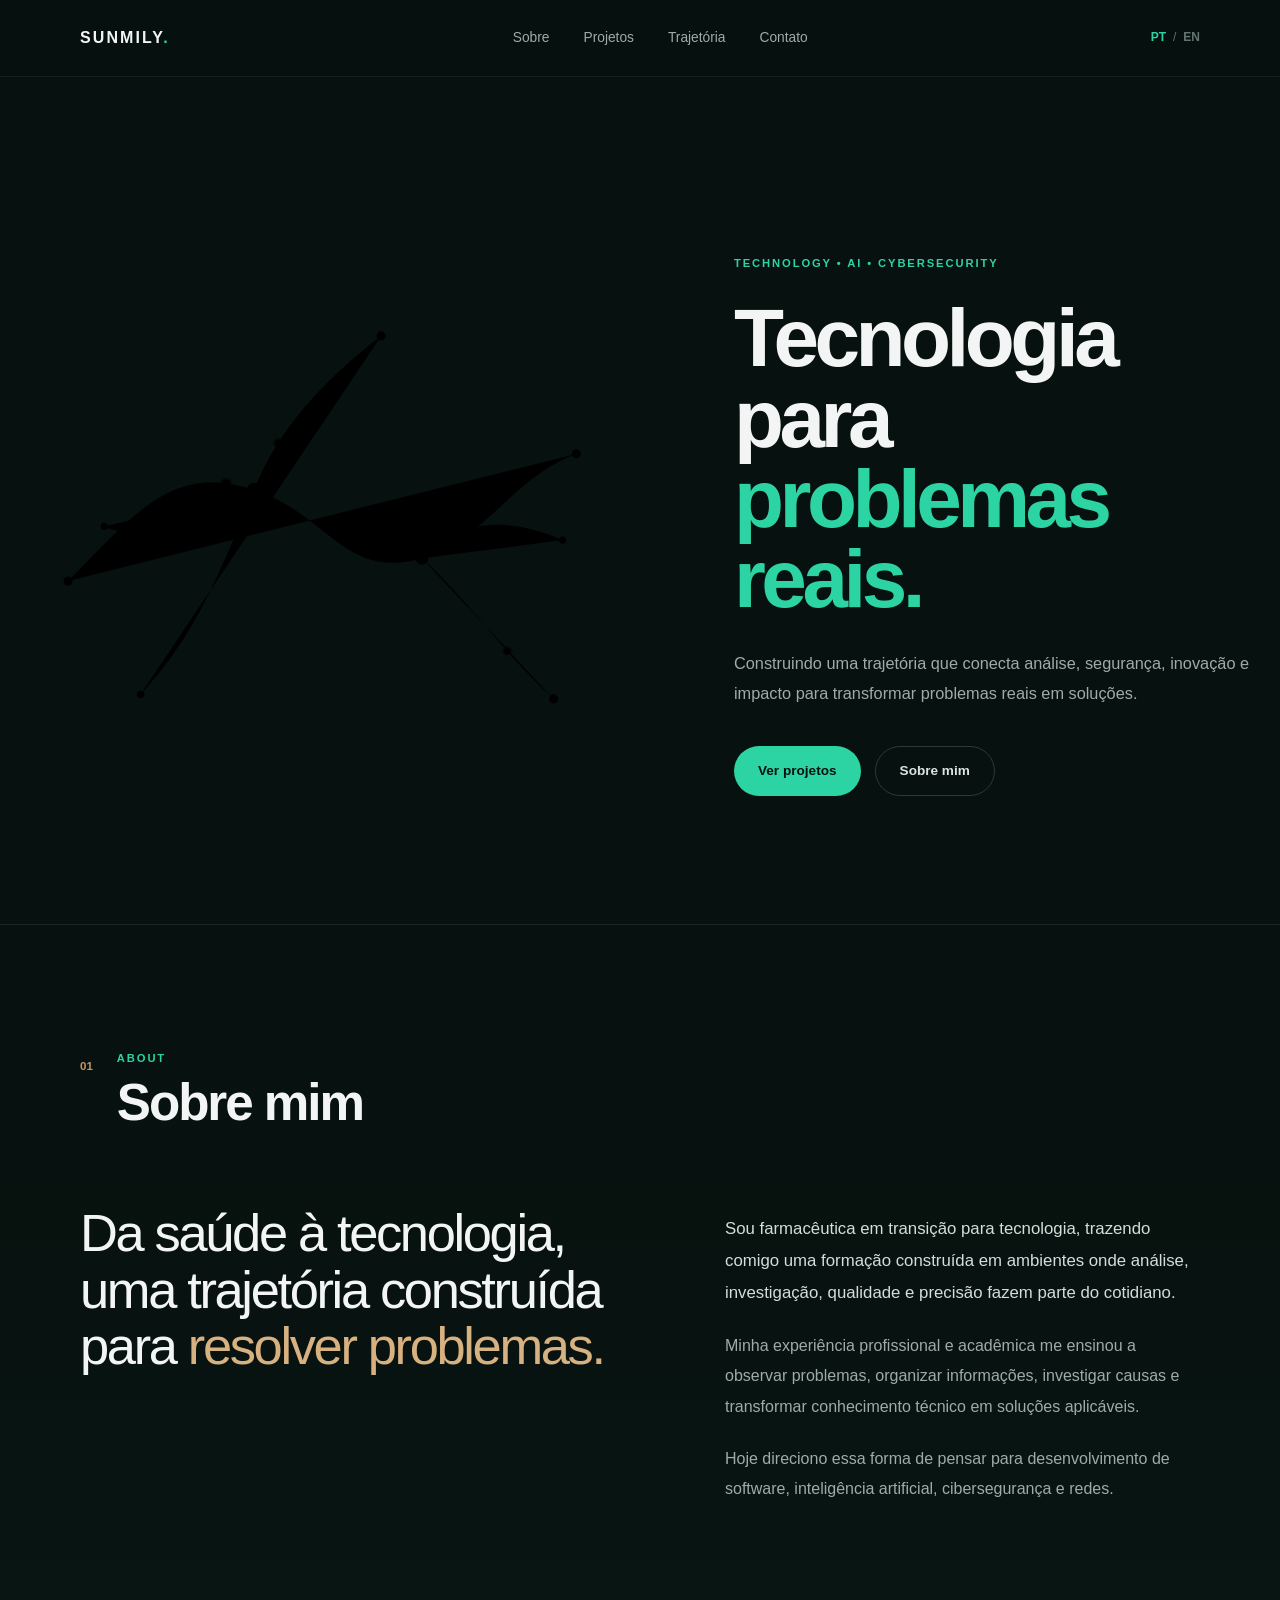
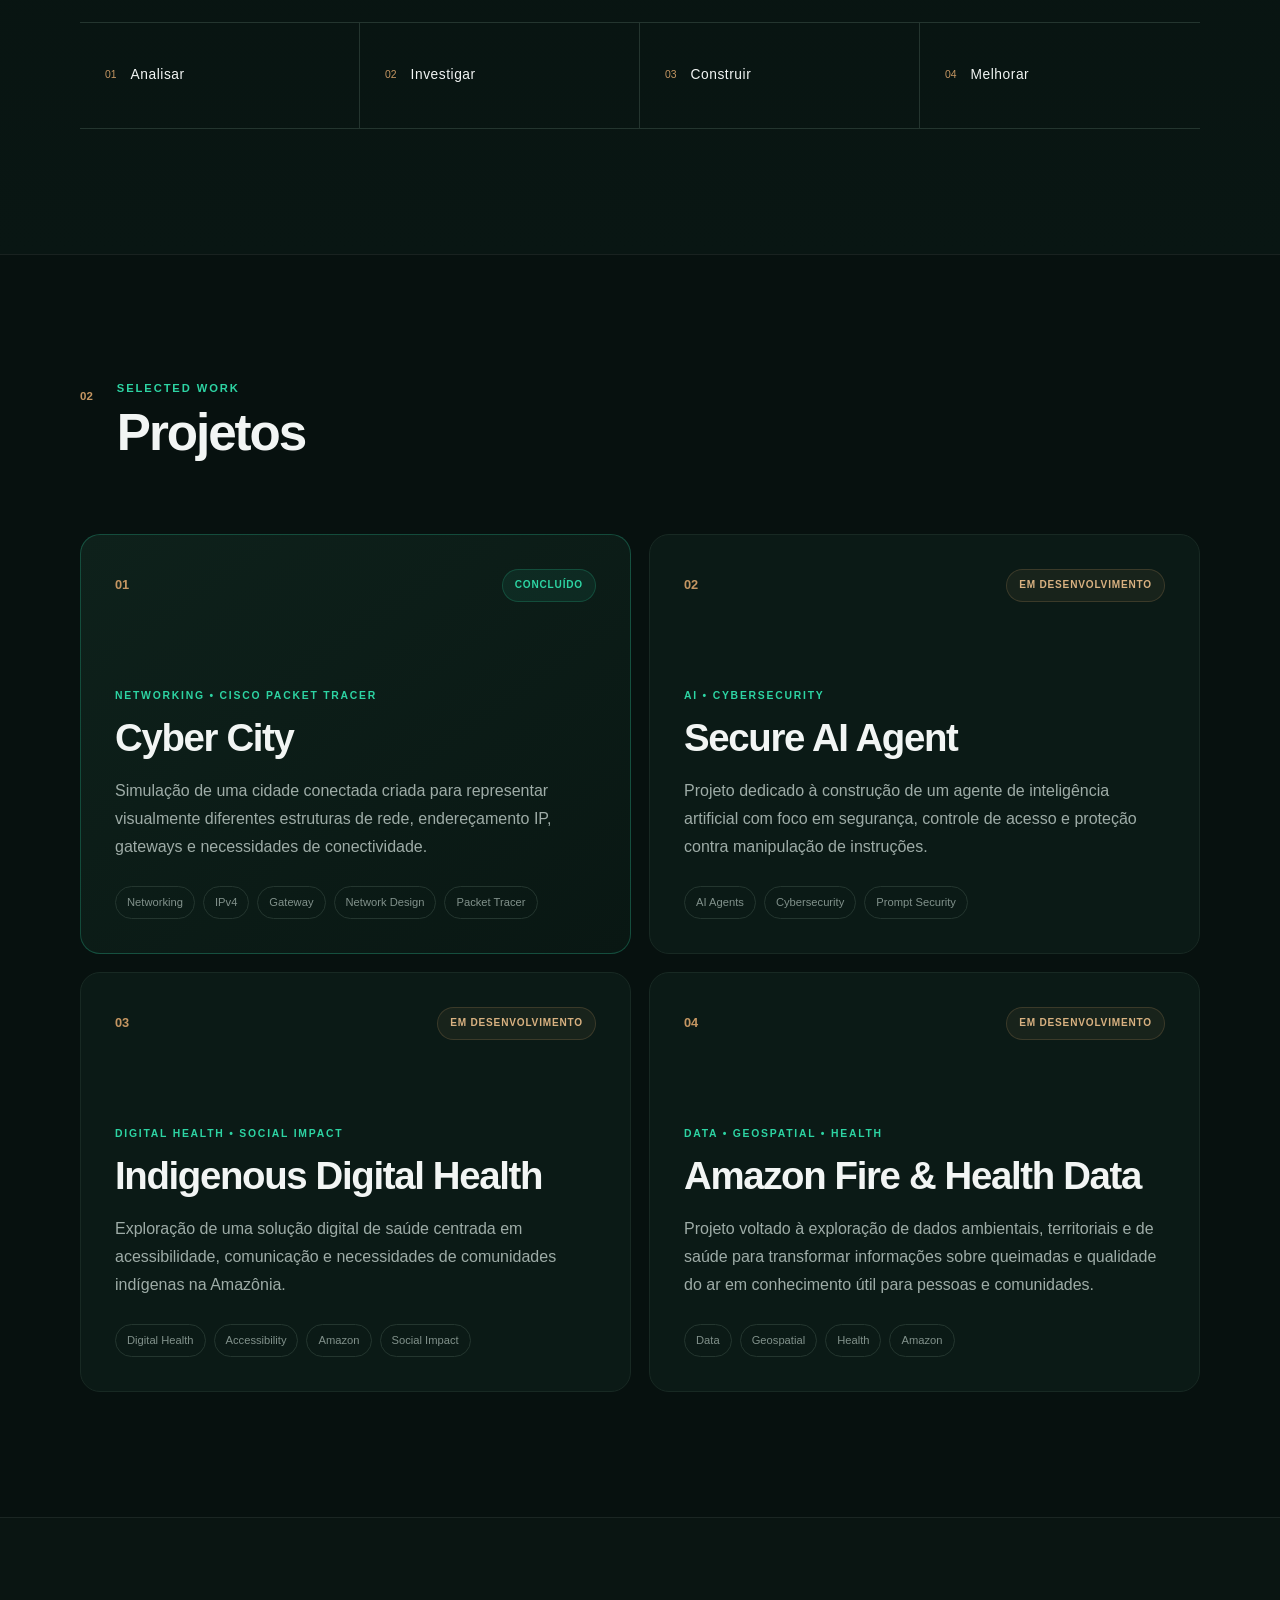
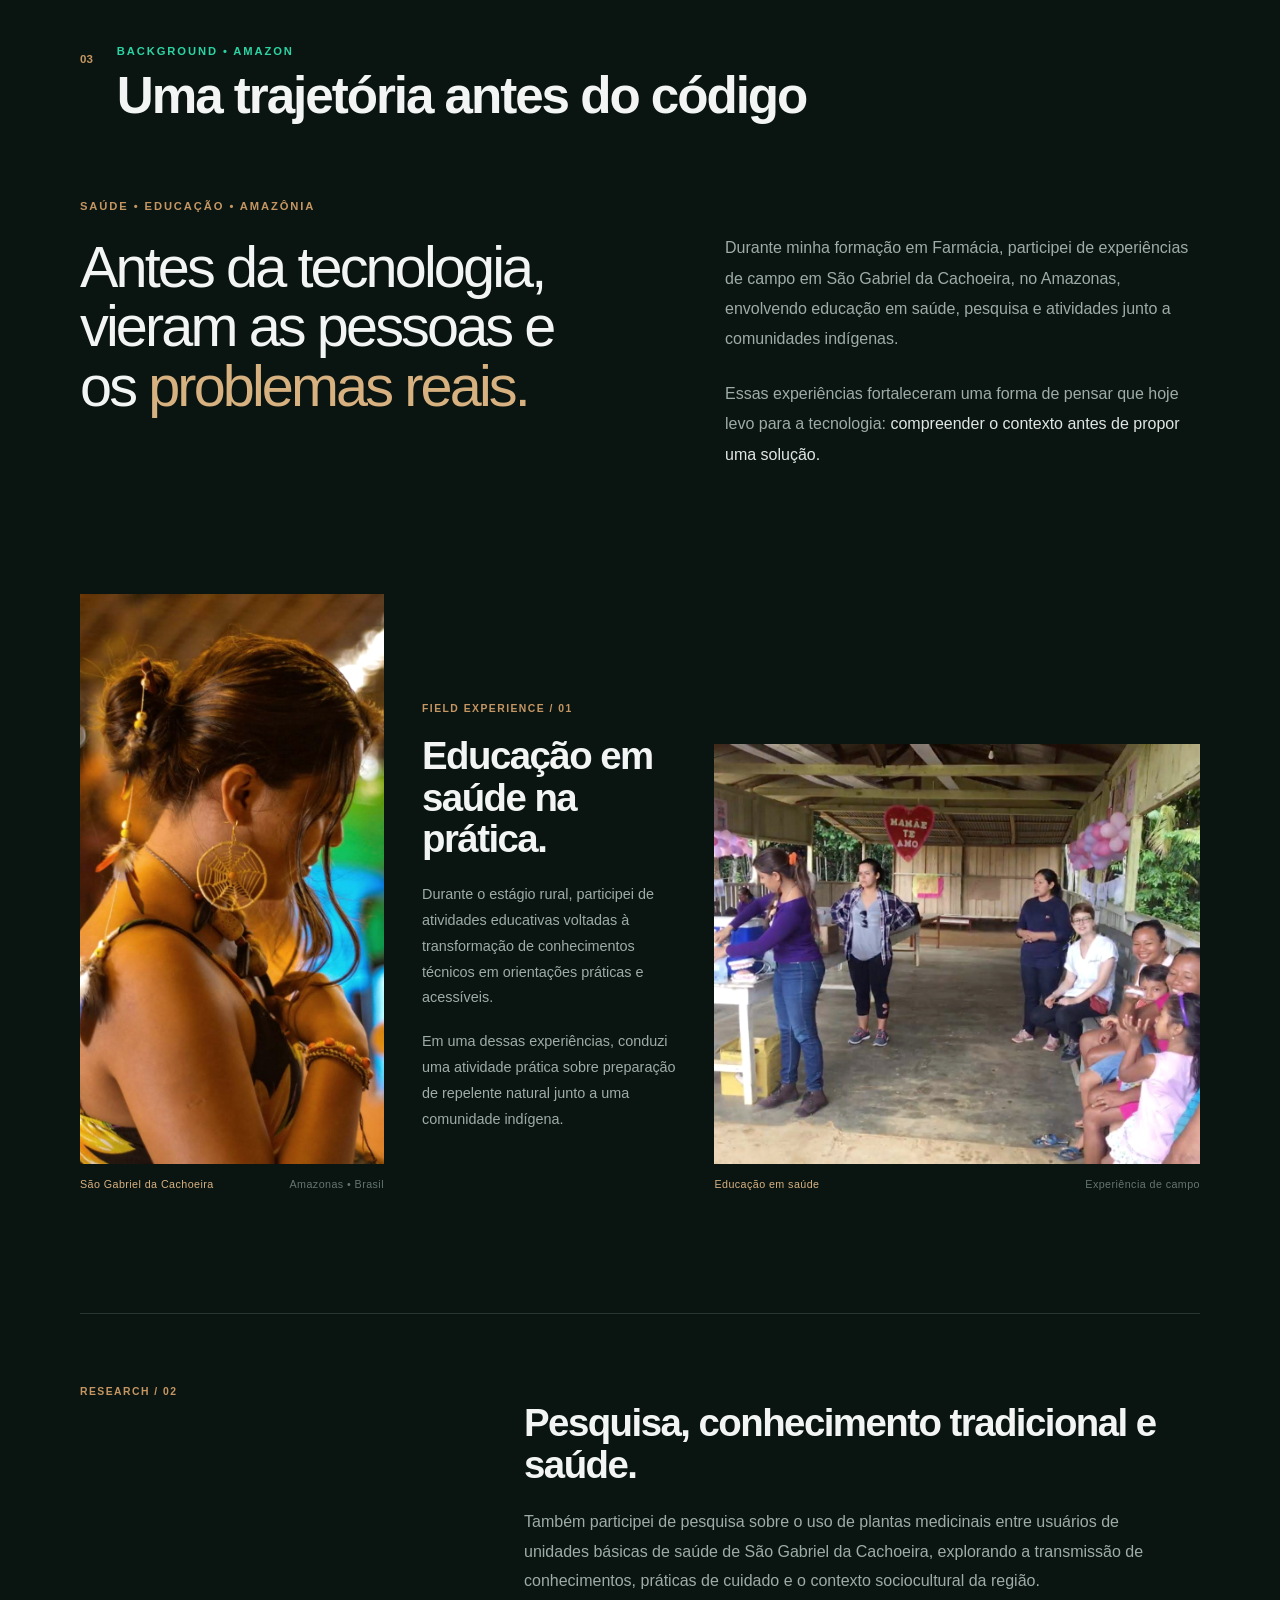
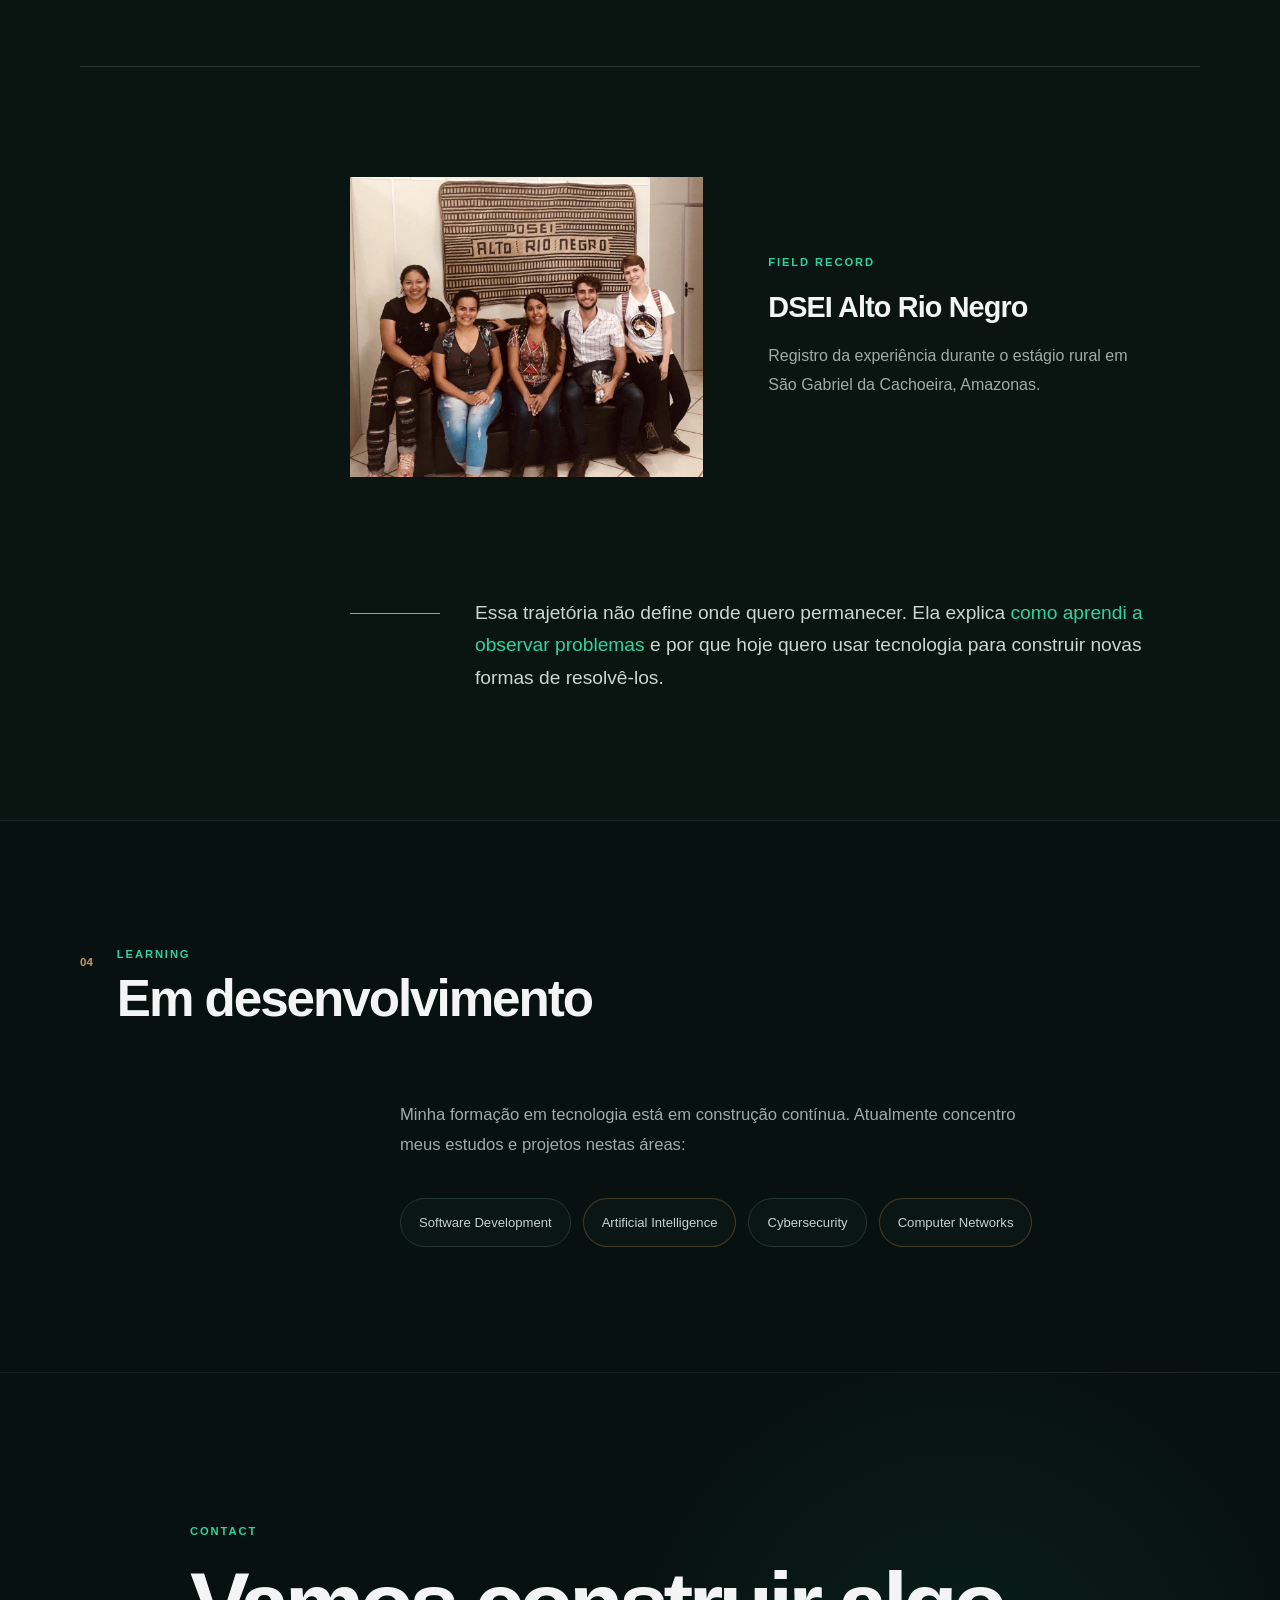
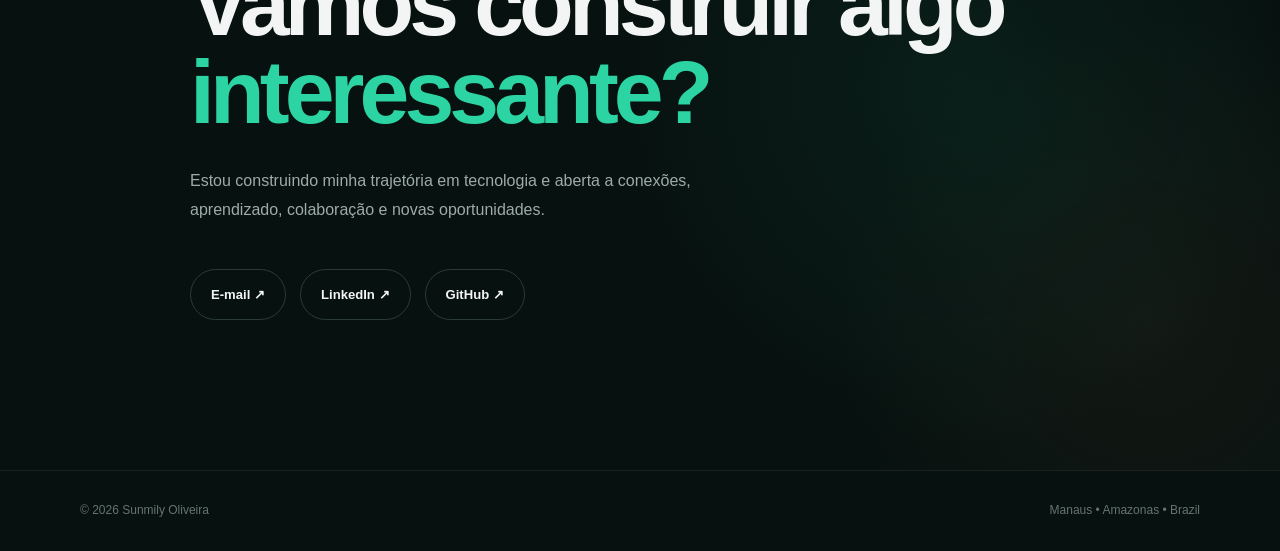
==== commit ea800f3b: "Build animated Amazon hero structure" ====
--- a/index.html
+++ b/index.html
@@ -6,7 +6,7 @@
     <meta name="viewport" content="width=device-width, initial-scale=1.0">
 
     <meta name="description"
-        content="Portfólio de Sunmily Oliveira — tecnologia, inteligência artificial, cibersegurança, redes e projetos de impacto.">
+        content="Portfólio de Sunmily Oliveira: tecnologia, inteligência artificial, cibersegurança, redes e projetos de impacto.">
 
     <title>Sunmily Oliveira | Technology Portfolio</title>
 
@@ -20,7 +20,6 @@
     ========================== -->
 
     <header class="header">
-
         <nav class="navbar container">
 
             <a href="#home" class="logo">
@@ -41,7 +40,6 @@
             </div>
 
         </nav>
-
     </header>
 
 
@@ -51,135 +49,186 @@
              HERO
         ========================== -->
 
-        <section class="hero container" id="home">
-
-            <div class="hero-content">
-
-                <p class="eyebrow">
-                    TECHNOLOGY • AI • CYBERSECURITY
-                </p>
-
-                <h1>
-                    Tecnologia para
-                    <span>problemas reais.</span>
-                </h1>
-
-                <p class="hero-description">
-                    Construindo uma trajetória que conecta análise,
-                    segurança, inovação e impacto — da Amazônia
-                    para a tecnologia.
-                </p>
-
-                <div class="hero-buttons">
-
-                    <a href="#projects" class="button button-primary">
-                        Ver projetos
-                    </a>
-
-                    <a href="#about" class="button button-secondary">
-                        Sobre mim
-                    </a>
-
-                </div>
+        <section class="hero" id="home">
+
+            <!-- Background da Amazônia -->
+            <div class="hero-background" aria-hidden="true"></div>
+            <div class="hero-overlay" aria-hidden="true"></div>
+
+
+            <!-- Rede tecnológica animada -->
+            <div class="hero-tech" aria-hidden="true">
+
+                <svg
+                    class="tech-network"
+                    viewBox="0 0 700 650"
+                    xmlns="http://www.w3.org/2000/svg"
+                >
+
+                    <defs>
+
+                        <filter id="greenGlow">
+                            <feGaussianBlur stdDeviation="5" result="blur" />
+                            <feMerge>
+                                <feMergeNode in="blur" />
+                                <feMergeNode in="SourceGraphic" />
+                            </feMerge>
+                        </filter>
+
+                        <filter id="goldGlow">
+                            <feGaussianBlur stdDeviation="4" result="blur" />
+                            <feMerge>
+                                <feMergeNode in="blur" />
+                                <feMergeNode in="SourceGraphic" />
+                            </feMerge>
+                        </filter>
+
+                    </defs>
+
+
+                    <!-- Conexões -->
+
+                    <g class="tech-lines">
+
+                        <path
+                            id="route1"
+                            d="M75 390 C150 315 190 260 280 290
+                               C360 315 380 390 465 365
+                               C535 345 565 275 635 250"
+                        />
+
+                        <path
+                            id="route2"
+                            d="M155 515 C210 455 235 400 280 290
+                               C305 225 355 170 420 120"
+                        />
+
+                        <path
+                            id="route3"
+                            d="M465 365 C515 410 555 470 610 520"
+                        />
+
+                        <path
+                            id="route4"
+                            d="M280 290 C225 310 170 355 115 330"
+                        />
+
+                        <path
+                            id="route5"
+                            d="M465 365 C510 320 560 320 620 345"
+                        />
+
+                    </g>
+
+
+                    <!-- Nós -->
+
+                    <g class="tech-nodes">
+
+                        <circle cx="75" cy="390" r="5" />
+                        <circle cx="155" cy="515" r="4" class="node-gold" />
+                        <circle cx="280" cy="290" r="8" class="node-main" />
+                        <circle cx="465" cy="365" r="7" class="node-main" />
+                        <circle cx="635" cy="250" r="5" />
+                        <circle cx="420" cy="120" r="5" class="node-gold" />
+                        <circle cx="610" cy="520" r="5" />
+                        <circle cx="115" cy="330" r="4" class="node-gold" />
+                        <circle cx="620" cy="345" r="4" />
+
+                    </g>
+
+
+                    <!-- Pulsos viajando pelas conexões -->
+
+                    <circle
+                        class="data-pulse pulse-green"
+                        r="5"
+                        filter="url(#greenGlow)"
+                    >
+                        <animateMotion
+                            dur="8s"
+                            repeatCount="indefinite"
+                            rotate="auto"
+                        >
+                            <mpath href="#route1" />
+                        </animateMotion>
+                    </circle>
+
+
+                    <circle
+                        class="data-pulse pulse-gold"
+                        r="4"
+                        filter="url(#goldGlow)"
+                    >
+                        <animateMotion
+                            dur="10s"
+                            begin="-4s"
+                            repeatCount="indefinite"
+                            rotate="auto"
+                        >
+                            <mpath href="#route2" />
+                        </animateMotion>
+                    </circle>
+
+
+                    <circle
+                        class="data-pulse pulse-green"
+                        r="4"
+                        filter="url(#greenGlow)"
+                    >
+                        <animateMotion
+                            dur="7s"
+                            begin="-2s"
+                            repeatCount="indefinite"
+                            rotate="auto"
+                        >
+                            <mpath href="#route3" />
+                        </animateMotion>
+                    </circle>
+
+                </svg>
 
             </div>
 
 
-            <!-- Rede digital orgânica -->
-
-            <div class="hero-network" aria-hidden="true">
-
-                <svg
-                    viewBox="0 0 600 520"
-                    xmlns="http://www.w3.org/2000/svg"
-                    class="network-svg"
-                >
-
-                    <!-- conexões principais -->
-
-                    <g class="network-lines">
-
-                        <path d="M72 264 C140 235, 164 164, 228 170" />
-
-                        <path d="M228 170 C287 175, 305 231, 350 250" />
-
-                        <path d="M350 250 C407 274, 433 225, 508 203" />
-
-                        <path d="M350 250 C396 314, 424 359, 503 383" />
-
-                        <path d="M350 250 C313 302, 297 363, 251 423" />
-
-                        <path d="M228 170 C211 119, 242 80, 293 48" />
-
-                        <path d="M228 170 C173 196, 140 327, 91 370" />
-
-                        <path d="M91 370 C147 365, 191 397, 251 423" />
-
-                        <path d="M508 203 C532 253, 526 328, 503 383" />
-
-                    </g>
-
-
-                    <!-- ramificações secundárias -->
-
-                    <g class="network-branches">
-
-                        <path d="M72 264 C46 224, 40 190, 50 147" />
-
-                        <path d="M91 370 C58 399, 48 432, 61 466" />
-
-                        <path d="M293 48 C343 63, 377 83, 407 118" />
-
-                        <path d="M407 118 C453 112, 494 124, 536 151" />
-
-                        <path d="M503 383 C524 414, 535 443, 531 475" />
-
-                        <path d="M251 423 C213 448, 183 466, 145 473" />
-
-                    </g>
-
-
-                    <!-- nós -->
-
-                    <g class="network-nodes">
-
-                        <circle cx="72" cy="264" r="5" />
-                        <circle cx="228" cy="170" r="6" />
-                        <circle cx="350" cy="250" r="8" class="node-main" />
-                        <circle cx="508" cy="203" r="5" />
-                        <circle cx="503" cy="383" r="6" />
-                        <circle cx="251" cy="423" r="5" />
-                        <circle cx="91" cy="370" r="5" />
-                        <circle cx="293" cy="48" r="5" />
-
-                        <circle cx="50" cy="147" r="4" />
-                        <circle cx="61" cy="466" r="4" />
-                        <circle cx="407" cy="118" r="4" />
-                        <circle cx="536" cy="151" r="4" />
-                        <circle cx="531" cy="475" r="4" />
-                        <circle cx="145" cy="473" r="4" />
-
-                        <circle cx="407" cy="118" r="5" class="node-earth" />
-                        <circle cx="91" cy="370" r="5" class="node-earth" />
-
-                    </g>
-
-                </svg>
-
-
-                <div class="network-caption">
-                    <span>01</span>
-                    <p>
-                        pessoas<br>
-                        dados<br>
-                        tecnologia
+            <!-- Conteúdo principal -->
+
+            <div class="hero-inner container">
+
+                <div class="hero-content">
+
+                    <p class="eyebrow">
+                        TECHNOLOGY • AI • CYBERSECURITY
                     </p>
+
+                    <h1>
+                        Tecnologia para
+                        <span>problemas reais.</span>
+                    </h1>
+
+                    <p class="hero-description">
+                        Construindo uma trajetória que conecta análise,
+                        segurança, inovação e impacto para transformar
+                        problemas reais em soluções.
+                    </p>
+
+                    <div class="hero-buttons">
+
+                        <a href="#projects" class="button button-primary">
+                            Ver projetos
+                        </a>
+
+                        <a href="#about" class="button button-secondary">
+                            Sobre mim
+                        </a>
+
+                    </div>
+
                 </div>
 
             </div>
 
         </section>
-
 
 
         <!-- =========================
@@ -271,7 +320,6 @@
         </section>
 
 
-
         <!-- =========================
              PROJECTS
         ========================== -->
@@ -293,7 +341,6 @@
 
 
                 <div class="projects-grid">
-
 
                     <!-- CYBER CITY -->
 
@@ -338,7 +385,6 @@
                     </article>
 
 
-
                     <!-- SECURE AI AGENT -->
 
                     <article class="project-card">
@@ -380,7 +426,6 @@
                     </article>
 
 
-
                     <!-- INDIGENOUS DIGITAL HEALTH -->
 
                     <article class="project-card">
@@ -422,7 +467,6 @@
                     </article>
 
 
-
                     <!-- AMAZON FIRE -->
 
                     <article class="project-card">
@@ -471,9 +515,8 @@
         </section>
 
 
-
         <!-- =========================
-             JOURNEY / AMAZON
+             JOURNEY
         ========================== -->
 
         <section class="section journey" id="journey">
@@ -531,11 +574,9 @@
                 </div>
 
 
-
-                <!-- Editorial image composition -->
+                <!-- FIELD EXPERIENCE -->
 
                 <div class="journey-gallery">
-
 
                     <figure class="journey-photo portrait-photo">
 
@@ -552,7 +593,6 @@
                     </figure>
 
 
-
                     <div class="journey-story">
 
                         <div class="story-number">
@@ -579,7 +619,6 @@
                     </div>
 
 
-
                     <figure class="journey-photo field-photo">
 
                         <img
@@ -597,8 +636,7 @@
                 </div>
 
 
-
-                <!-- Research -->
+                <!-- RESEARCH -->
 
                 <div class="journey-research">
 
@@ -610,8 +648,7 @@
                     <div class="research-content">
 
                         <h4>
-                            Pesquisa, conhecimento
-                            tradicional e saúde.
+                            Pesquisa, conhecimento tradicional e saúde.
                         </h4>
 
                         <p>
@@ -627,8 +664,7 @@
                 </div>
 
 
-
-                <!-- DSEI documentary photo -->
+                <!-- DSEI -->
 
                 <div class="dsei-record">
 
@@ -669,7 +705,7 @@
                     <p>
                         Essa trajetória não define onde quero permanecer.
                         Ela explica <strong>como aprendi a observar problemas</strong>
-                        — e por que hoje quero usar tecnologia para construir
+                        e por que hoje quero usar tecnologia para construir
                         novas formas de resolvê-los.
                     </p>
 
@@ -678,7 +714,6 @@
             </div>
 
         </section>
-
 
 
         <!-- =========================
@@ -720,7 +755,6 @@
             </div>
 
         </section>
-
 
 
         <!-- =========================
@@ -782,7 +816,6 @@
     </main>
 
 
-
     <!-- =========================
          FOOTER
     ========================== -->
--- a/style.css
+++ b/style.css
@@ -1,10 +1,34 @@
 /* =========================================================
-   SUNMILY OLIVEIRA — PORTFOLIO
-   Tech + Amazon visual identity
-========================================================= */
-
-
-/* ---------- RESET ---------- */
+   SUNMILY OLIVEIRA — PORTFOLIO V2
+   Technology + Amazon
+========================================================= */
+
+:root {
+    --bg: #07110f;
+    --bg-soft: #091713;
+    --bg-card: #0b1a16;
+
+    --text: #f2f5f4;
+    --muted: #9eaca7;
+    --muted-dark: #64756f;
+
+    --green: #2dd4a3;
+    --green-light: #58e0b7;
+    --green-dark: #123c32;
+
+    --earth: #c59662;
+    --earth-light: #d8b181;
+    --earth-dark: #78583d;
+
+    --border: rgba(255, 255, 255, 0.07);
+
+    --radius: 20px;
+}
+
+
+/* =========================================================
+   RESET
+========================================================= */
 
 * {
     margin: 0;
@@ -17,11 +41,18 @@
 }
 
 body {
-    background: #07110f;
-    color: #f2f5f4;
+    background: var(--bg);
+    color: var(--text);
+
     font-family: Arial, Helvetica, sans-serif;
+
     line-height: 1.6;
     overflow-x: hidden;
+}
+
+img {
+    display: block;
+    width: 100%;
 }
 
 a {
@@ -48,10 +79,10 @@
     top: 0;
     z-index: 1000;
 
-    background: rgba(7, 17, 15, 0.88);
-    backdrop-filter: blur(14px);
-
-    border-bottom: 1px solid rgba(255, 255, 255, 0.06);
+    background: rgba(7, 17, 15, 0.90);
+    backdrop-filter: blur(16px);
+
+    border-bottom: 1px solid var(--border);
 }
 
 .navbar {
@@ -67,22 +98,25 @@
 .logo {
     font-size: 1rem;
     font-weight: 800;
-    letter-spacing: 0.12em;
+
+    letter-spacing: 0.13em;
 }
 
 .logo span {
-    color: #2dd4a3;
+    color: var(--green);
 }
 
 .nav-links {
     display: flex;
     align-items: center;
+
     gap: 34px;
 }
 
 .nav-links a {
-    color: #9eaca7;
-    font-size: 0.88rem;
+    color: var(--muted);
+
+    font-size: 0.86rem;
 
     transition:
         color 0.25s ease,
@@ -90,38 +124,41 @@
 }
 
 .nav-links a:hover {
-    color: #f2f5f4;
+    color: var(--text);
     transform: translateY(-2px);
 }
 
 
-/* ---------- LANGUAGE ---------- */
+/* LANGUAGE */
 
 .language-switch {
     display: flex;
     align-items: center;
+
     gap: 7px;
 
-    color: #63736d;
-    font-size: 0.78rem;
+    color: var(--muted-dark);
+
+    font-size: 0.75rem;
 }
 
 .language {
     background: transparent;
     border: 0;
 
-    color: #63736d;
+    color: var(--muted-dark);
 
     cursor: pointer;
-    font-size: 0.78rem;
+
+    font-size: 0.75rem;
     font-weight: 700;
 
     transition: color 0.2s ease;
 }
 
-.language:hover,
-.language.active {
-    color: #2dd4a3;
+.language.active,
+.language:hover {
+    color: var(--green);
 }
 
 
@@ -133,10 +170,11 @@
     min-height: calc(100vh - 76px);
 
     display: grid;
-    grid-template-columns: 1.15fr 0.85fr;
+    grid-template-columns: 1.05fr 0.95fr;
 
     align-items: center;
-    gap: 80px;
+
+    gap: 70px;
 
     padding-top: 80px;
     padding-bottom: 100px;
@@ -149,10 +187,12 @@
 
 .eyebrow,
 .section-label,
-.project-category {
-    color: #2dd4a3;
-
-    font-size: 0.73rem;
+.project-category,
+.journey-kicker,
+.record-label {
+    color: var(--green);
+
+    font-size: 0.7rem;
     font-weight: 700;
 
     letter-spacing: 0.17em;
@@ -163,42 +203,45 @@
 }
 
 .hero h1 {
-    max-width: 760px;
-
-    font-size: clamp(3.5rem, 7vw, 6.8rem);
+    max-width: 700px;
+
+    font-size: clamp(3.5rem, 6.4vw, 6rem);
     font-weight: 700;
 
-    line-height: 0.96;
+    line-height: 0.98;
+
     letter-spacing: -0.055em;
 }
 
 .hero h1 span {
     display: block;
 
-    color: #2dd4a3;
+    color: var(--green);
 }
 
 .hero-description {
-    max-width: 620px;
-
-    margin-top: 32px;
-
-    color: #9eaca7;
-
-    font-size: 1.05rem;
+    max-width: 570px;
+
+    margin-top: 30px;
+
+    color: var(--muted);
+
+    font-size: 1.02rem;
+
     line-height: 1.8;
 }
 
 .hero-buttons {
     display: flex;
     flex-wrap: wrap;
+
     gap: 14px;
 
-    margin-top: 40px;
-}
-
-
-/* ---------- BUTTONS ---------- */
+    margin-top: 38px;
+}
+
+
+/* BUTTONS */
 
 .button {
     display: inline-flex;
@@ -211,7 +254,7 @@
 
     border-radius: 100px;
 
-    font-size: 0.87rem;
+    font-size: 0.85rem;
     font-weight: 700;
 
     transition:
@@ -225,255 +268,178 @@
 }
 
 .button-primary {
-    background: #2dd4a3;
-    color: #07110f;
+    background: var(--green);
+    color: var(--bg);
 }
 
 .button-primary:hover {
-    background: #55e2b8;
+    background: var(--green-light);
 }
 
 .button-secondary {
     border: 1px solid #2b3b36;
+
     color: #dce4e1;
 }
 
 .button-secondary:hover {
-    border-color: #2dd4a3;
-}
-
-
-/* =========================================================
-   HERO VISUAL
-========================================================= */
-
-.hero-visual {
+    border-color: var(--earth);
+}
+
+
+/* =========================================================
+   ORGANIC NETWORK
+========================================================= */
+
+.hero-network {
     position: relative;
 
-    width: min(420px, 100%);
-    aspect-ratio: 1;
+    width: min(500px, 100%);
+    aspect-ratio: 1.1;
 
     justify-self: center;
-
-    display: flex;
-    align-items: center;
-    justify-content: center;
-}
-
-.hero-visual::before {
+}
+
+.hero-network::before {
     content: "";
 
     position: absolute;
 
-    width: 75%;
-    height: 75%;
-
-    border-radius: 50%;
+    width: 70%;
+    height: 70%;
+
+    top: 15%;
+    left: 15%;
 
     background:
         radial-gradient(
             circle,
-            rgba(45, 212, 163, 0.10) 0%,
-            rgba(45, 212, 163, 0.025) 48%,
-            transparent 70%
+            rgba(45, 212, 163, 0.07),
+            transparent 67%
         );
 
-    filter: blur(2px);
-}
-
-.orbit {
-    position: absolute;
-
-    border: 1px solid rgba(45, 212, 163, 0.18);
-
-    border-radius: 50%;
-}
-
-.orbit-one {
+    filter: blur(18px);
+}
+
+.network-svg {
+    position: relative;
+    z-index: 2;
+
     width: 100%;
     height: 100%;
 
-    animation: rotate 30s linear infinite;
-}
-
-.orbit-two {
-    width: 72%;
-    height: 72%;
-
-    border-color: rgba(200, 169, 126, 0.16);
-
-    animation: rotateReverse 23s linear infinite;
-}
-
-.orbit-three {
-    width: 43%;
-    height: 43%;
-
-    animation: rotate 18s linear infinite;
-}
-
-.orbit-one::before,
-.orbit-two::before,
-.orbit-three::before {
-    content: "";
-
+    overflow: visible;
+}
+
+.network-lines path,
+.network-branches path {
+    fill: none;
+
+    stroke-linecap: round;
+}
+
+.network-lines path {
+    stroke: rgba(45, 212, 163, 0.34);
+
+    stroke-width: 1.3;
+}
+
+.network-branches path {
+    stroke: rgba(197, 150, 98, 0.28);
+
+    stroke-width: 1;
+}
+
+.network-nodes circle {
+    fill: var(--green);
+
+    filter: drop-shadow(
+        0 0 6px rgba(45, 212, 163, 0.55)
+    );
+}
+
+.network-nodes .node-main {
+    fill: var(--green-light);
+
+    filter: drop-shadow(
+        0 0 12px rgba(45, 212, 163, 0.85)
+    );
+}
+
+.network-nodes .node-earth {
+    fill: var(--earth);
+
+    filter: drop-shadow(
+        0 0 7px rgba(197, 150, 98, 0.6)
+    );
+}
+
+.network-caption {
     position: absolute;
 
-    width: 8px;
-    height: 8px;
-
-    background: #2dd4a3;
-
-    border-radius: 50%;
-
-    box-shadow: 0 0 20px rgba(45, 212, 163, 0.75);
-}
-
-.orbit-one::before {
-    top: 14%;
-    left: 15%;
-}
-
-.orbit-two::before {
-    bottom: 6%;
-    right: 26%;
-
-    background: #c8a97e;
-
-    box-shadow: 0 0 18px rgba(200, 169, 126, 0.5);
-}
-
-.orbit-three::before {
-    top: -4px;
-    left: 50%;
-}
-
-.network-core {
-    position: relative;
-    z-index: 5;
-
-    width: 92px;
-    height: 92px;
+    right: 0;
+    bottom: 4%;
 
     display: flex;
-    align-items: center;
-    justify-content: center;
-
-    border-radius: 50%;
-
-    background: #0d201b;
-
-    border: 1px solid rgba(45, 212, 163, 0.55);
-
-    box-shadow:
-        0 0 0 12px rgba(45, 212, 163, 0.025),
-        0 0 50px rgba(45, 212, 163, 0.13);
-}
-
-.network-core span {
-    color: #2dd4a3;
-
-    font-size: 1.5rem;
-    font-weight: 800;
-
-    letter-spacing: -0.05em;
-}
-
-
-/* ---------- NETWORK NODES ---------- */
-
-.node {
-    position: absolute;
-
-    width: 6px;
-    height: 6px;
-
-    border-radius: 50%;
-
-    background: #2dd4a3;
-
-    box-shadow: 0 0 15px rgba(45, 212, 163, 0.75);
-}
-
-.node-one {
-    top: 10%;
-    right: 25%;
-}
-
-.node-two {
-    bottom: 20%;
-    left: 8%;
-}
-
-.node-three {
-    top: 48%;
-    right: 2%;
-
-    background: #c8a97e;
-}
-
-.node-four {
-    top: 25%;
-    left: 15%;
-}
-
-
-/* ---------- ANIMATION ---------- */
-
-@keyframes rotate {
-    from {
-        transform: rotate(0deg);
-    }
-
-    to {
-        transform: rotate(360deg);
-    }
-}
-
-@keyframes rotateReverse {
-    from {
-        transform: rotate(360deg);
-    }
-
-    to {
-        transform: rotate(0deg);
-    }
-}
-
-
-/* =========================================================
-   SECTIONS
+
+    gap: 12px;
+
+    color: var(--muted-dark);
+}
+
+.network-caption span {
+    color: var(--earth);
+
+    font-size: 0.65rem;
+    font-weight: 700;
+}
+
+.network-caption p {
+    font-size: 0.7rem;
+
+    line-height: 1.5;
+
+    text-transform: uppercase;
+
+    letter-spacing: 0.13em;
+}
+
+
+/* =========================================================
+   GENERAL SECTIONS
 ========================================================= */
 
 .section {
     padding: 125px 0;
 
-    border-top: 1px solid rgba(255, 255, 255, 0.06);
+    border-top: 1px solid var(--border);
 }
 
 .section-heading {
     display: flex;
+    align-items: flex-start;
+
     gap: 24px;
-    align-items: flex-start;
-
-    margin-bottom: 70px;
+
+    margin-bottom: 75px;
 }
 
 .section-number {
-    color: #63736d;
-
-    font-size: 0.75rem;
+    padding-top: 7px;
+
+    color: var(--earth);
+
+    font-size: 0.72rem;
     font-weight: 700;
-
-    padding-top: 8px;
 }
 
 .section-heading h2 {
     margin-top: 8px;
 
-    font-size: clamp(2.1rem, 4vw, 3.6rem);
+    font-size: clamp(2.2rem, 4vw, 3.6rem);
 
     line-height: 1.05;
+
     letter-spacing: -0.04em;
 }
 
@@ -486,34 +452,94 @@
     background:
         linear-gradient(
             180deg,
-            #07110f 0%,
+            var(--bg) 0%,
             #091613 100%
         );
 }
 
-.about-grid {
+.about-layout {
     display: grid;
 
-    grid-template-columns: 0.9fr 1.1fr;
-
-    gap: 100px;
-}
-
-.about-intro p {
-    font-size: clamp(1.45rem, 2.5vw, 2.2rem);
-
-    line-height: 1.4;
-    letter-spacing: -0.025em;
-}
-
-.about-text {
+    grid-template-columns: 1.05fr 0.95fr;
+
+    gap: 120px;
+
+    align-items: start;
+}
+
+.about-statement h3 {
+    max-width: 600px;
+
+    font-size: clamp(2.25rem, 4.1vw, 4.3rem);
+
+    font-weight: 500;
+
+    line-height: 1.08;
+
+    letter-spacing: -0.045em;
+}
+
+.about-statement h3 span {
+    color: var(--earth-light);
+}
+
+.about-copy {
+    padding-top: 8px;
+}
+
+.about-copy p {
+    color: var(--muted);
+
+    line-height: 1.9;
+
+    margin-bottom: 22px;
+}
+
+.about-copy .about-lead {
+    color: #d5ddda;
+
+    font-size: 1.05rem;
+}
+
+
+/* PRINCIPLES */
+
+.about-principles {
     display: grid;
-    gap: 22px;
-
-    color: #9eaca7;
-
-    font-size: 1rem;
-    line-height: 1.85;
+
+    grid-template-columns: repeat(4, 1fr);
+
+    margin-top: 95px;
+
+    border-top: 1px solid #24352f;
+    border-bottom: 1px solid #24352f;
+}
+
+.about-principles > div {
+    min-height: 105px;
+
+    display: flex;
+    align-items: center;
+
+    gap: 14px;
+
+    padding: 20px 25px;
+}
+
+.about-principles > div:not(:last-child) {
+    border-right: 1px solid #24352f;
+}
+
+.about-principles span {
+    color: var(--earth);
+
+    font-size: 0.65rem;
+}
+
+.about-principles p {
+    font-size: 0.86rem;
+
+    letter-spacing: 0.04em;
 }
 
 
@@ -537,11 +563,11 @@
     display: flex;
     flex-direction: column;
 
-    background: #0a1714;
+    background: var(--bg-card);
 
     border: 1px solid #182923;
 
-    border-radius: 20px;
+    border-radius: var(--radius);
 
     transition:
         transform 0.3s ease,
@@ -552,17 +578,17 @@
 .project-card:hover {
     transform: translateY(-6px);
 
-    border-color: rgba(45, 212, 163, 0.45);
-
-    background: #0c1c18;
+    border-color: rgba(45, 212, 163, 0.42);
+
+    background: #0d1e19;
 }
 
 .project-featured {
     background:
         linear-gradient(
             145deg,
-            #0e211b 0%,
-            #091713 100%
+            #0e211b,
+            #091713
         );
 
     border-color: rgba(45, 212, 163, 0.27);
@@ -579,29 +605,27 @@
 }
 
 .project-number {
-    color: #63736d;
+    color: var(--earth);
 
     font-size: 0.8rem;
     font-weight: 700;
 }
 
-
-/* ---------- STATUS ---------- */
-
 .project-status {
     padding: 7px 12px;
 
     border-radius: 100px;
 
-    font-size: 0.65rem;
+    font-size: 0.63rem;
     font-weight: 700;
 
     letter-spacing: 0.08em;
+
     text-transform: uppercase;
 }
 
 .completed {
-    color: #2dd4a3;
+    color: var(--green);
 
     background: rgba(45, 212, 163, 0.08);
 
@@ -609,15 +633,12 @@
 }
 
 .development {
-    color: #c8a97e;
-
-    background: rgba(200, 169, 126, 0.07);
-
-    border: 1px solid rgba(200, 169, 126, 0.17);
-}
-
-
-/* ---------- PROJECT CONTENT ---------- */
+    color: var(--earth-light);
+
+    background: rgba(197, 150, 98, 0.07);
+
+    border: 1px solid rgba(197, 150, 98, 0.2);
+}
 
 .project-content {
     margin-top: auto;
@@ -626,7 +647,7 @@
 .project-category {
     margin-bottom: 13px;
 
-    font-size: 0.66rem;
+    font-size: 0.65rem;
 }
 
 .project-content h3 {
@@ -635,19 +656,17 @@
     font-size: clamp(1.65rem, 3vw, 2.45rem);
 
     line-height: 1.1;
+
     letter-spacing: -0.035em;
 }
 
 .project-content > p:not(.project-category) {
     max-width: 530px;
 
-    color: #9eaca7;
+    color: var(--muted);
 
     line-height: 1.75;
 }
-
-
-/* ---------- TAGS ---------- */
 
 .tags {
     display: flex;
@@ -672,60 +691,293 @@
 
 
 /* =========================================================
-   BACKGROUND
-========================================================= */
-
-.background {
-    background: #091613;
-}
-
-.background-grid {
+   JOURNEY
+========================================================= */
+
+.journey {
+    background: #0a1512;
+}
+
+.journey-intro {
     display: grid;
 
-    grid-template-columns: repeat(3, 1fr);
-
-    gap: 0;
-
-    border-top: 1px solid #21312c;
-}
-
-.background-item {
-    padding: 42px 38px 45px 0;
-
-    border-bottom: 1px solid #21312c;
-}
-
-.background-item:not(:last-child) {
-    border-right: 1px solid #21312c;
-
-    padding-right: 38px;
-
-    margin-right: 38px;
-}
-
-.background-year {
-    color: #2dd4a3;
-
-    font-size: 0.7rem;
+    grid-template-columns: 1.05fr 0.95fr;
+
+    gap: 120px;
+
+    margin-bottom: 100px;
+}
+
+.journey-kicker {
+    margin-bottom: 22px;
+
+    color: var(--earth);
+}
+
+.journey-intro h3 {
+    max-width: 620px;
+
+    font-size: clamp(2.5rem, 4.5vw, 4.8rem);
+
+    font-weight: 500;
+
+    line-height: 1.03;
+
+    letter-spacing: -0.05em;
+}
+
+.journey-intro h3 span {
+    color: var(--earth-light);
+}
+
+.journey-description {
+    padding-top: 35px;
+}
+
+.journey-description p {
+    color: var(--muted);
+
+    line-height: 1.9;
+
+    margin-bottom: 24px;
+}
+
+.journey-description strong {
+    color: #e1e6e4;
+
+    font-weight: 500;
+}
+
+
+/* =========================================================
+   JOURNEY GALLERY
+========================================================= */
+
+.journey-gallery {
+    display: grid;
+
+    grid-template-columns: 0.72fr 0.65fr 1.15fr;
+
+    gap: 28px;
+
+    align-items: end;
+}
+
+.journey-photo {
+    margin: 0;
+}
+
+.journey-photo img {
+    width: 100%;
+
+    object-fit: cover;
+
+    filter:
+        saturate(0.87)
+        contrast(1.03);
+
+    transition:
+        filter 0.4s ease,
+        transform 0.4s ease;
+}
+
+.journey-photo:hover img {
+    filter:
+        saturate(1)
+        contrast(1.02);
+}
+
+.portrait-photo img {
+    height: 570px;
+
+    object-position: center;
+}
+
+.field-photo img {
+    height: 420px;
+
+    object-position: center;
+}
+
+.journey-photo figcaption {
+    display: flex;
+    justify-content: space-between;
+
+    gap: 15px;
+
+    margin-top: 12px;
+
+    color: var(--muted-dark);
+
+    font-size: 0.67rem;
+
+    letter-spacing: 0.04em;
+}
+
+.journey-photo figcaption span {
+    color: var(--earth-light);
+}
+
+
+/* STORY */
+
+.journey-story {
+    padding: 0 10px 42px 10px;
+}
+
+.story-number,
+.research-label {
+    color: var(--earth);
+
+    font-size: 0.65rem;
     font-weight: 700;
 
-    letter-spacing: 0.15em;
-}
-
-.background-item h3 {
-    margin: 18px 0;
-
-    font-size: 1.45rem;
-
-    letter-spacing: -0.025em;
-}
-
-.background-item p {
-    color: #9eaca7;
-
-    line-height: 1.75;
-
-    font-size: 0.94rem;
+    letter-spacing: 0.14em;
+}
+
+.journey-story h4,
+.research-content h4 {
+    margin: 18px 0 22px;
+
+    font-size: clamp(1.7rem, 3vw, 2.8rem);
+
+    line-height: 1.08;
+
+    letter-spacing: -0.04em;
+}
+
+.journey-story p {
+    color: var(--muted);
+
+    margin-bottom: 18px;
+
+    line-height: 1.8;
+
+    font-size: 0.9rem;
+}
+
+
+/* =========================================================
+   RESEARCH
+========================================================= */
+
+.journey-research {
+    display: grid;
+
+    grid-template-columns: 0.7fr 1.3fr;
+
+    gap: 80px;
+
+    margin-top: 120px;
+
+    padding: 70px 0;
+
+    border-top: 1px solid #263730;
+    border-bottom: 1px solid #263730;
+}
+
+.research-content {
+    max-width: 680px;
+}
+
+.research-content p {
+    max-width: 630px;
+
+    color: var(--muted);
+
+    line-height: 1.85;
+}
+
+
+/* =========================================================
+   DSEI RECORD
+========================================================= */
+
+.dsei-record {
+    display: grid;
+
+    grid-template-columns: 0.9fr 1.1fr;
+
+    gap: 65px;
+
+    align-items: center;
+
+    max-width: 850px;
+
+    margin: 110px 0 0 auto;
+}
+
+.dsei-record figure {
+    margin: 0;
+}
+
+.dsei-record img {
+    height: 300px;
+
+    object-fit: cover;
+
+    object-position: center;
+
+    filter:
+        saturate(0.78)
+        contrast(1.03);
+}
+
+.dsei-record h4 {
+    margin: 12px 0;
+
+    font-size: 1.8rem;
+
+    letter-spacing: -0.03em;
+}
+
+.dsei-record > div > p:last-child {
+    max-width: 370px;
+
+    color: var(--muted);
+
+    line-height: 1.8;
+}
+
+
+/* =========================================================
+   JOURNEY BRIDGE
+========================================================= */
+
+.journey-bridge {
+    display: grid;
+
+    grid-template-columns: 90px 1fr;
+
+    gap: 35px;
+
+    max-width: 850px;
+
+    margin-top: 120px;
+    margin-left: auto;
+}
+
+.journey-bridge > span {
+    width: 90px;
+    height: 1px;
+
+    margin-top: 16px;
+
+    background: var(--earth);
+}
+
+.journey-bridge p {
+    color: #cbd5d1;
+
+    font-size: 1.2rem;
+
+    line-height: 1.7;
+}
+
+.journey-bridge strong {
+    color: var(--green);
+
+    font-weight: 500;
 }
 
 
@@ -742,9 +994,10 @@
 .learning-content > p {
     max-width: 620px;
 
-    color: #9eaca7;
-
-    font-size: 1.05rem;
+    color: var(--muted);
+
+    font-size: 1.04rem;
+
     line-height: 1.8;
 }
 
@@ -764,11 +1017,15 @@
 
     border-radius: 100px;
 
+    color: #c7d1ce;
+
+    background: #091613;
+
     font-size: 0.82rem;
-
-    color: #c7d1ce;
-
-    background: #091613;
+}
+
+.learning-list span:nth-child(even) {
+    border-color: rgba(197, 150, 98, 0.3);
 }
 
 
@@ -783,10 +1040,15 @@
     background:
         radial-gradient(
             circle at 75% 45%,
-            rgba(45, 212, 163, 0.08),
+            rgba(45, 212, 163, 0.07),
             transparent 35%
         ),
-        #07110f;
+        radial-gradient(
+            circle at 90% 80%,
+            rgba(197, 150, 98, 0.055),
+            transparent 25%
+        ),
+        var(--bg);
 }
 
 .contact-content {
@@ -794,18 +1056,19 @@
 }
 
 .contact h2 {
+    max-width: 850px;
+
     margin-top: 20px;
 
-    max-width: 850px;
-
-    font-size: clamp(3rem, 7vw, 6.5rem);
+    font-size: clamp(3rem, 7vw, 6.2rem);
 
     line-height: 0.98;
+
     letter-spacing: -0.055em;
 }
 
 .contact h2 span {
-    color: #2dd4a3;
+    color: var(--green);
 }
 
 .contact-content > p:not(.section-label) {
@@ -813,7 +1076,7 @@
 
     margin-top: 30px;
 
-    color: #9eaca7;
+    color: var(--muted);
 
     line-height: 1.8;
 }
@@ -846,9 +1109,9 @@
 .contact-link:hover {
     transform: translateY(-3px);
 
-    border-color: #2dd4a3;
-
-    color: #2dd4a3;
+    border-color: var(--earth);
+
+    color: var(--earth-light);
 }
 
 
@@ -857,11 +1120,11 @@
 ========================================================= */
 
 .footer {
-    border-top: 1px solid rgba(255, 255, 255, 0.06);
-
     padding: 30px 0;
 
-    color: #63736d;
+    border-top: 1px solid var(--border);
+
+    color: var(--muted-dark);
 
     font-size: 0.75rem;
 }
@@ -875,10 +1138,10 @@
 
 
 /* =========================================================
-   RESPONSIVE
-========================================================= */
-
-@media (max-width: 900px) {
+   RESPONSIVE — TABLET
+========================================================= */
+
+@media (max-width: 950px) {
 
     .nav-links {
         display: none;
@@ -892,33 +1155,58 @@
         padding-top: 100px;
     }
 
-    .hero-visual {
-        width: min(330px, 80vw);
+    .hero-network {
+        width: min(470px, 90vw);
 
         margin-top: 20px;
     }
 
-    .about-grid {
+    .about-layout,
+    .journey-intro {
         grid-template-columns: 1fr;
 
-        gap: 50px;
+        gap: 45px;
+    }
+
+    .about-copy,
+    .journey-description {
+        max-width: 700px;
+
+        padding-top: 0;
     }
 
     .projects-grid {
         grid-template-columns: 1fr;
     }
 
-    .background-grid {
+    .journey-gallery {
+        grid-template-columns: 0.8fr 1.2fr;
+    }
+
+    .journey-story {
+        grid-column: 1 / -1;
+
+        max-width: 650px;
+
+        padding: 0 0 30px;
+    }
+
+    .portrait-photo img {
+        height: 520px;
+    }
+
+    .field-photo img {
+        height: 400px;
+    }
+
+    .journey-research {
         grid-template-columns: 1fr;
 
-        border-top: 1px solid #21312c;
-    }
-
-    .background-item:not(:last-child) {
-        border-right: 0;
-
-        margin-right: 0;
-        padding-right: 0;
+        gap: 30px;
+    }
+
+    .dsei-record {
+        margin-left: 0;
     }
 
     .learning-content {
@@ -927,10 +1215,14 @@
 }
 
 
-@media (max-width: 600px) {
+/* =========================================================
+   RESPONSIVE — MOBILE
+========================================================= */
+
+@media (max-width: 650px) {
 
     .container {
-        width: min(92%, 1120px);
+        width: 91%;
     }
 
     .navbar {
@@ -938,41 +1230,30 @@
     }
 
     .logo {
-        font-size: 0.9rem;
+        font-size: 0.88rem;
     }
 
     .hero {
         min-height: auto;
 
-        padding-top: 90px;
-        padding-bottom: 90px;
+        padding-top: 85px;
+        padding-bottom: 85px;
     }
 
     .hero h1 {
-        font-size: clamp(3rem, 15vw, 4.7rem);
+        font-size: clamp(3rem, 14vw, 4.7rem);
     }
 
     .hero-description {
-        font-size: 0.96rem;
-    }
-
-    .hero-buttons {
-        align-items: stretch;
-    }
-
-    .button {
-        flex: 1;
-
-        min-width: 145px;
-    }
-
-    .hero-visual {
-        width: min(280px, 78vw);
-    }
-
-    .network-core {
-        width: 72px;
-        height: 72px;
+        font-size: 0.95rem;
+    }
+
+    .hero-network {
+        width: min(340px, 90vw);
+    }
+
+    .network-caption {
+        right: 5%;
     }
 
     .section {
@@ -980,7 +1261,25 @@
     }
 
     .section-heading {
-        margin-bottom: 50px;
+        margin-bottom: 55px;
+    }
+
+    .about-statement h3 {
+        font-size: clamp(2.2rem, 10vw, 3.3rem);
+    }
+
+    .about-principles {
+        grid-template-columns: repeat(2, 1fr);
+
+        margin-top: 65px;
+    }
+
+    .about-principles > div:nth-child(2) {
+        border-right: 0;
+    }
+
+    .about-principles > div:nth-child(-n + 2) {
+        border-bottom: 1px solid #24352f;
     }
 
     .project-card {
@@ -997,6 +1296,75 @@
 
     .project-status {
         text-align: center;
+    }
+
+    .journey-intro {
+        margin-bottom: 65px;
+    }
+
+    .journey-gallery {
+        display: flex;
+        flex-direction: column;
+
+        gap: 50px;
+    }
+
+    .portrait-photo {
+        width: 78%;
+    }
+
+    .portrait-photo img {
+        height: 470px;
+    }
+
+    .field-photo {
+        width: 100%;
+    }
+
+    .field-photo img {
+        height: 300px;
+    }
+
+    .journey-story {
+        order: 2;
+    }
+
+    .field-photo {
+        order: 3;
+    }
+
+    .journey-research {
+        margin-top: 85px;
+
+        padding: 55px 0;
+    }
+
+    .dsei-record {
+        grid-template-columns: 1fr;
+
+        gap: 30px;
+
+        margin-top: 80px;
+    }
+
+    .dsei-record img {
+        height: 280px;
+    }
+
+    .journey-bridge {
+        grid-template-columns: 45px 1fr;
+
+        gap: 20px;
+
+        margin-top: 80px;
+    }
+
+    .journey-bridge > span {
+        width: 45px;
+    }
+
+    .journey-bridge p {
+        font-size: 1rem;
     }
 
     .contact {
@@ -1005,7 +1373,7 @@
     }
 
     .contact h2 {
-        font-size: clamp(3rem, 15vw, 5rem);
+        font-size: clamp(3rem, 14vw, 5rem);
     }
 
     .footer-content {
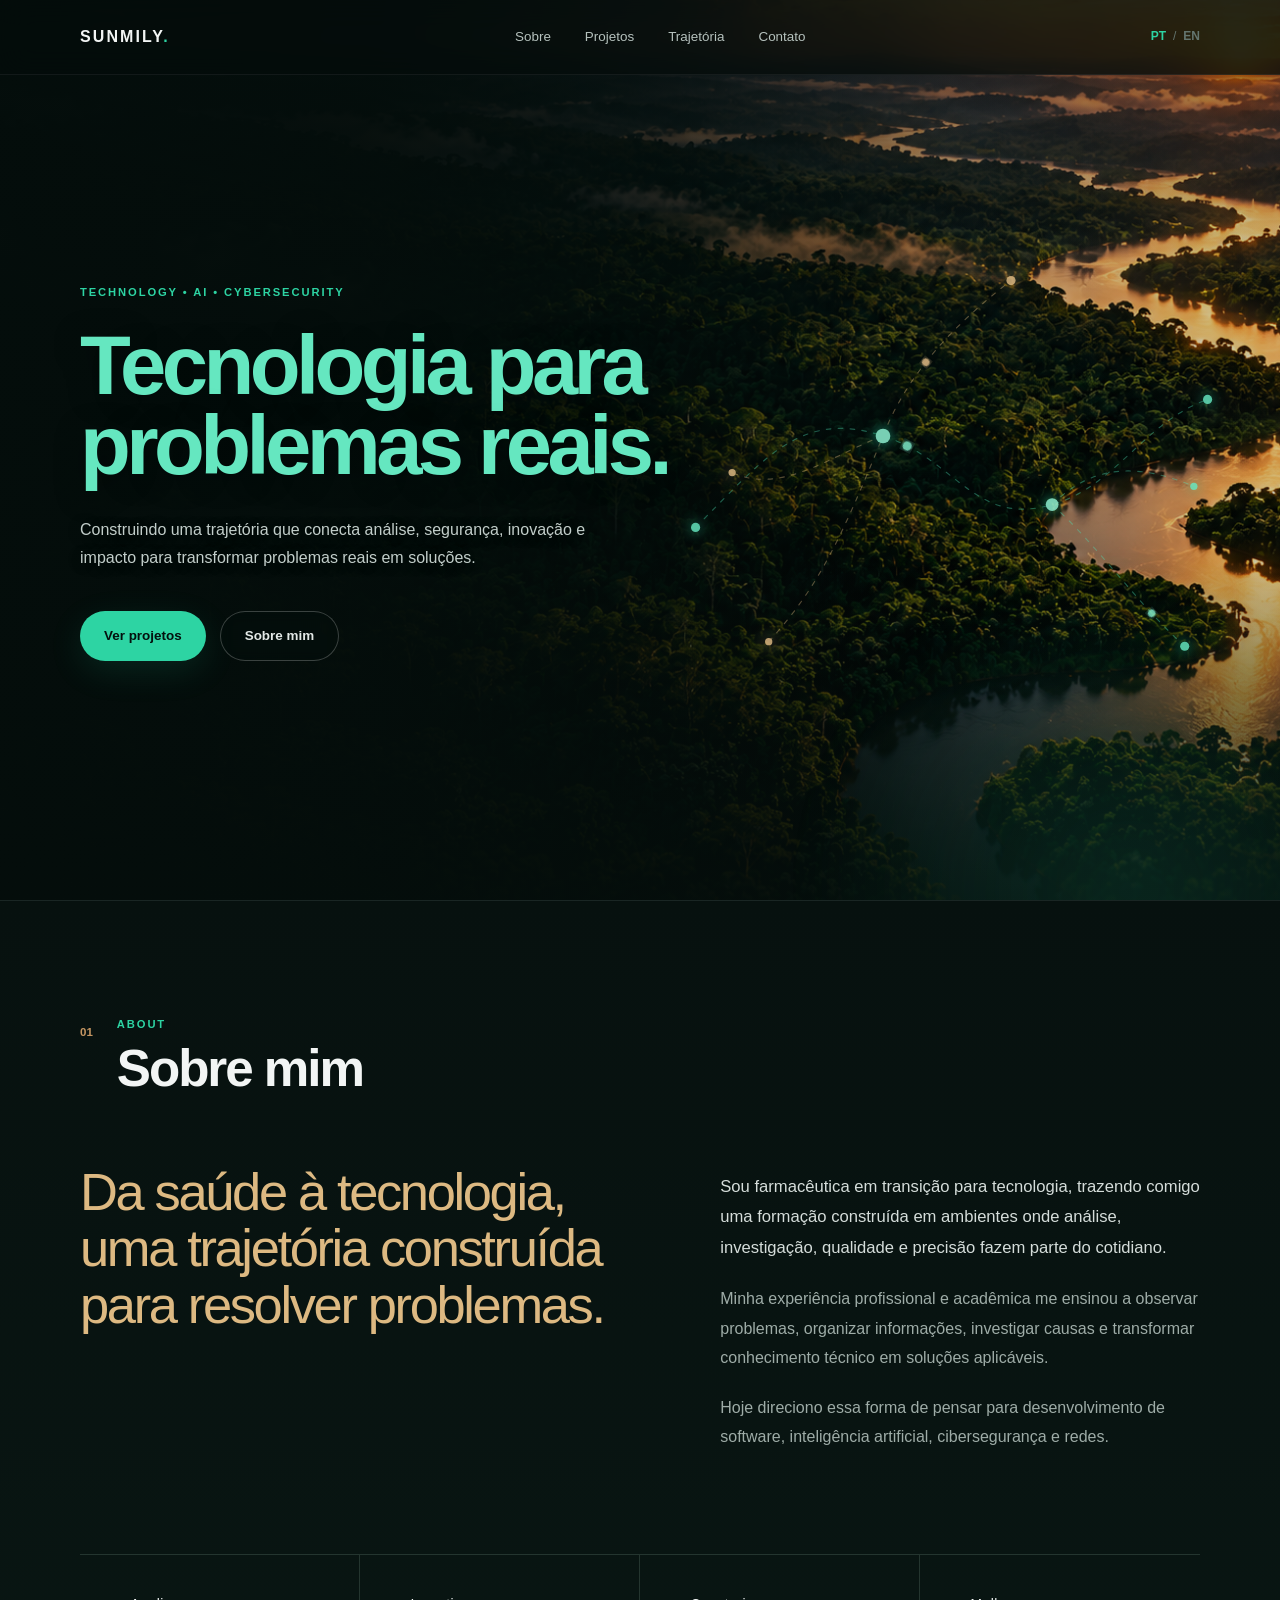
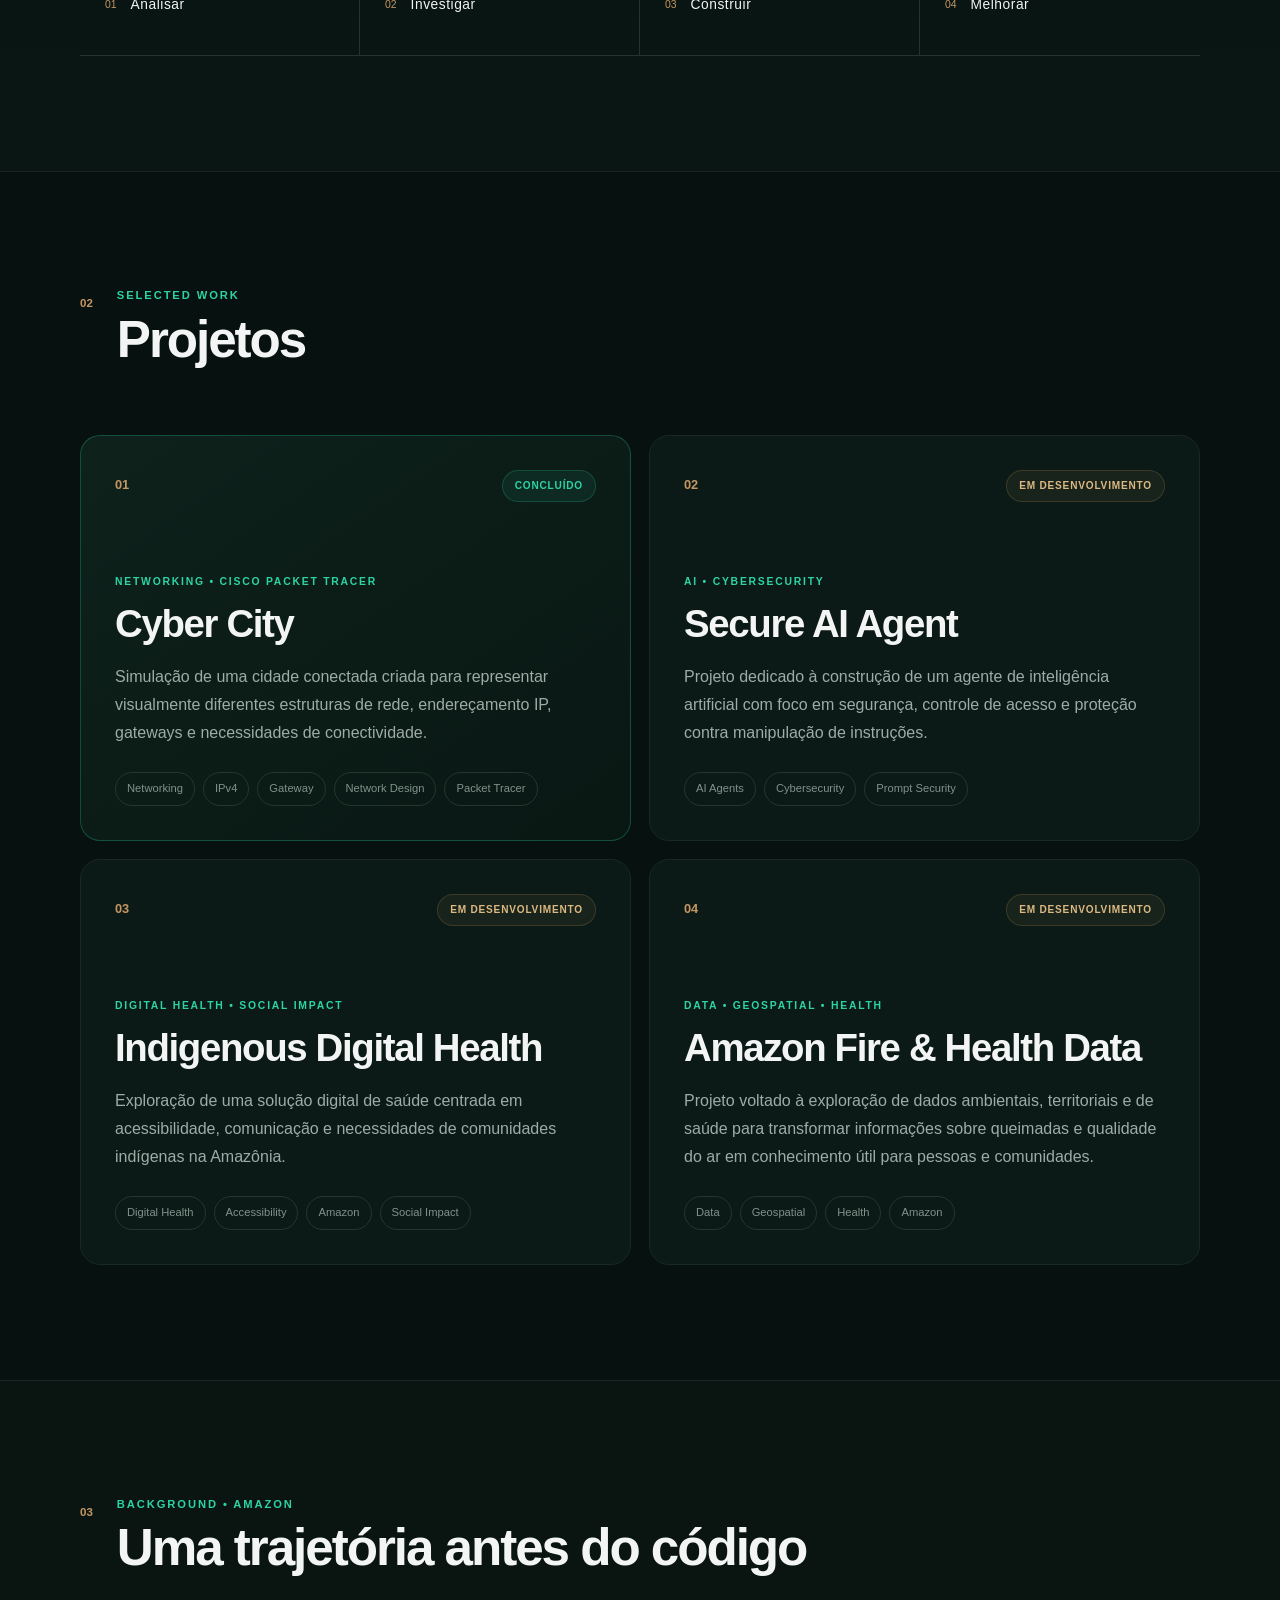
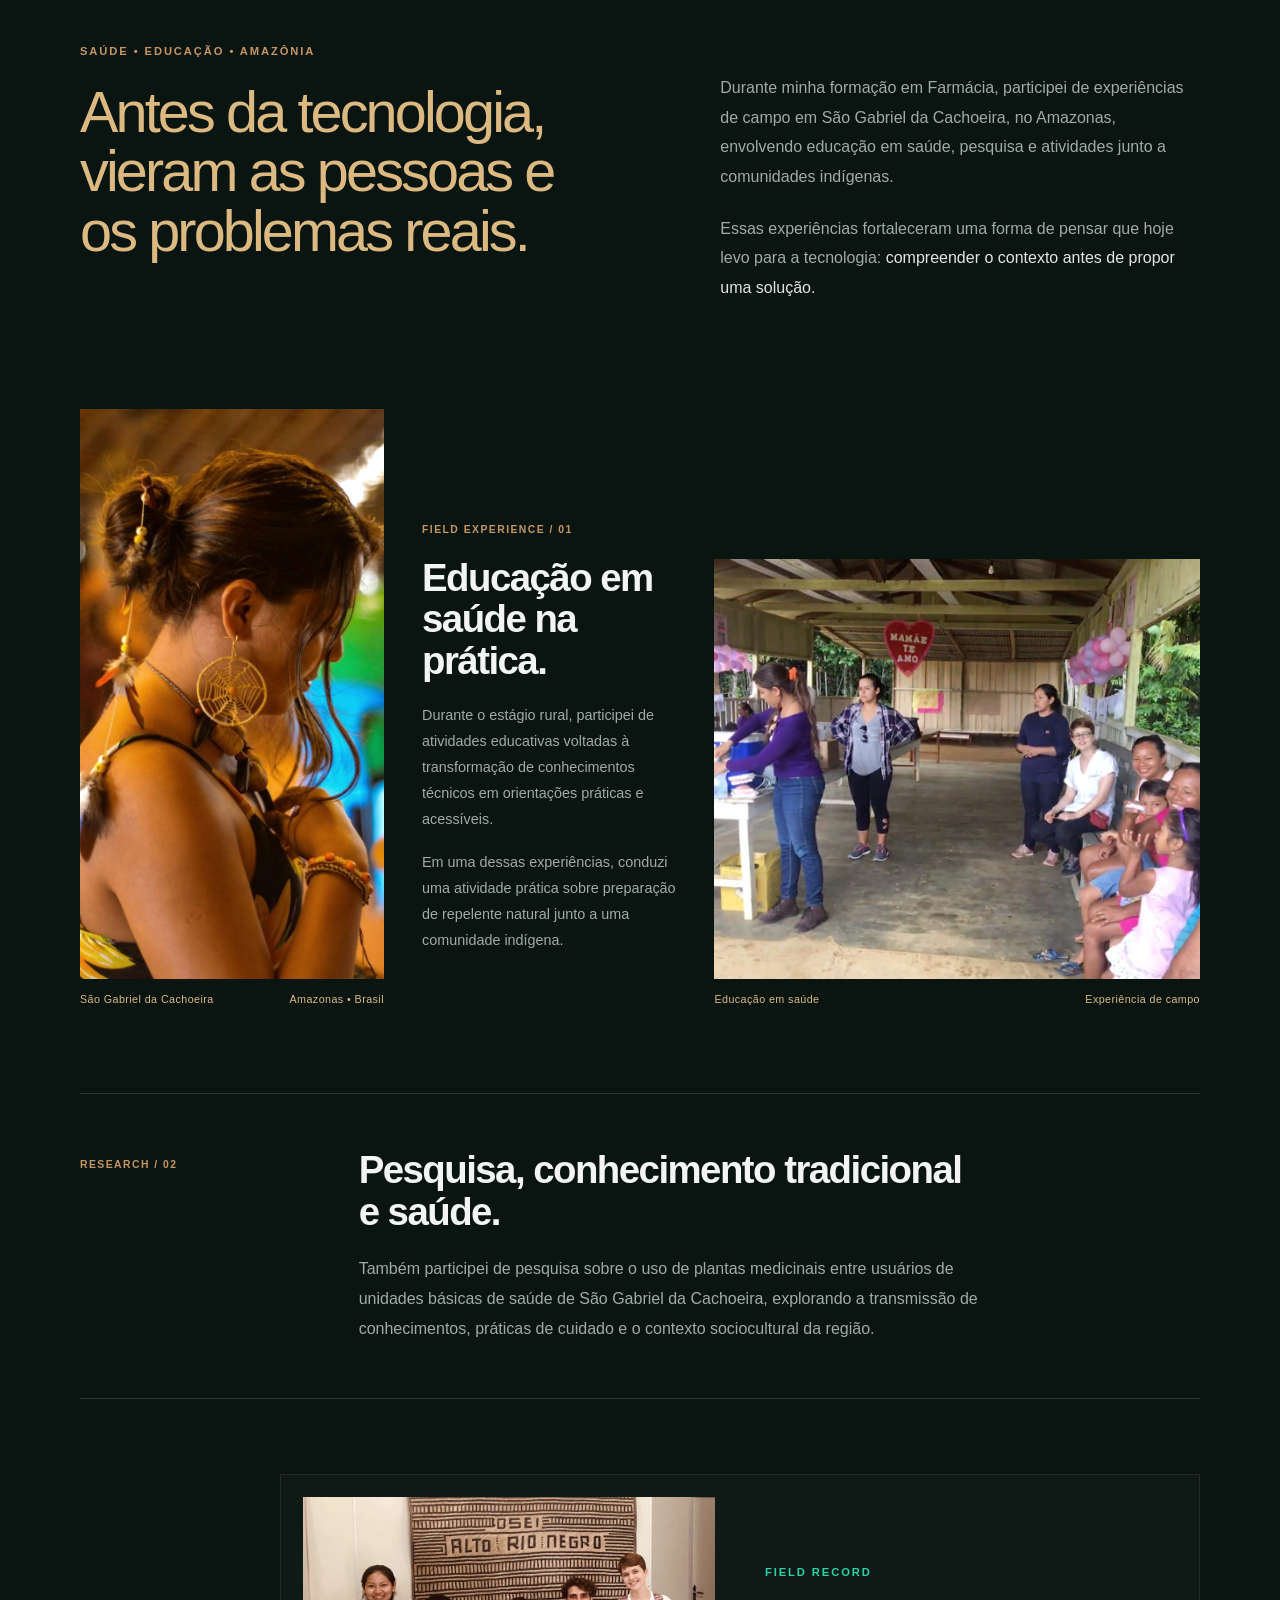
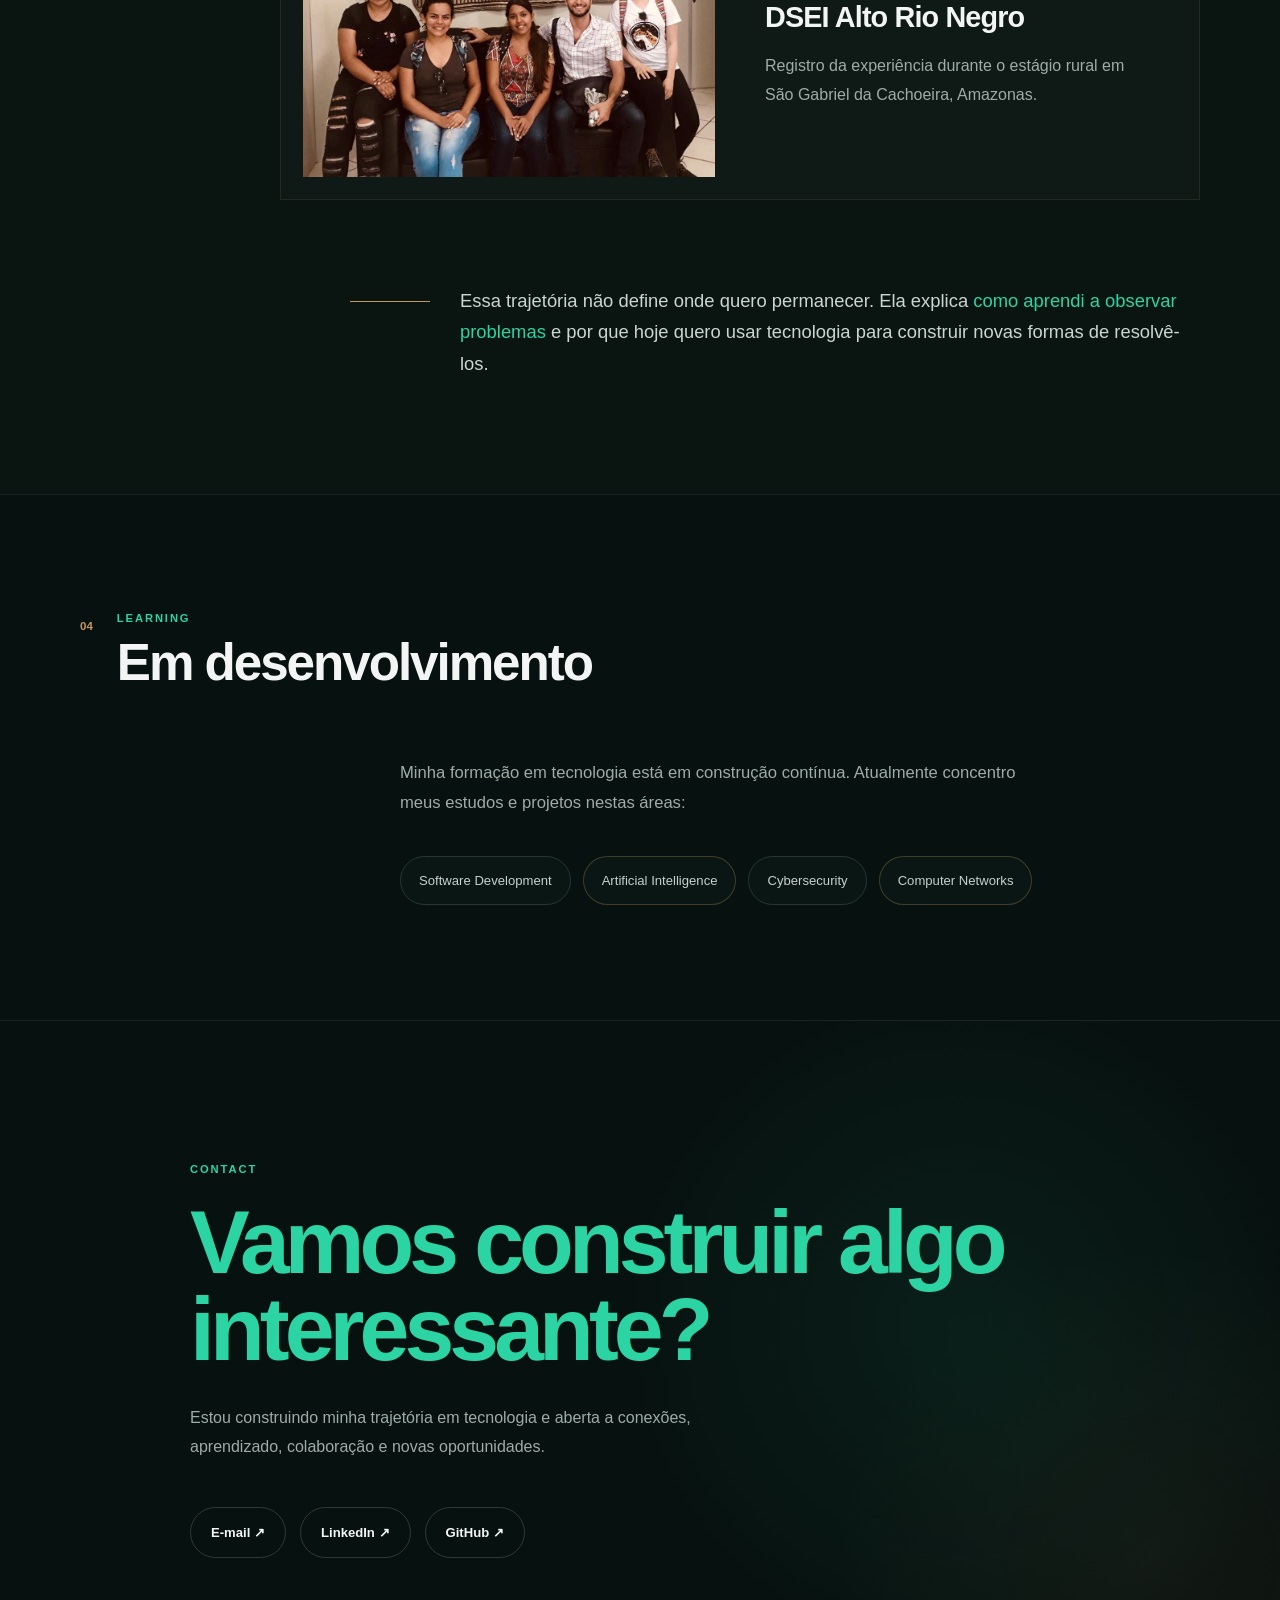
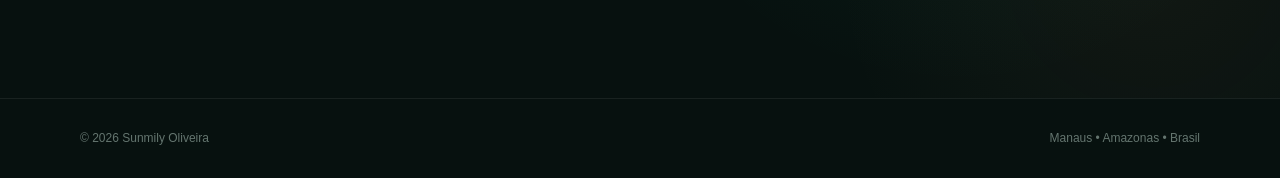
==== commit 6d81f3da: "Add bilingual portfolio content" ====
--- a/index.html
+++ b/index.html
@@ -5,8 +5,11 @@
     <meta charset="UTF-8">
     <meta name="viewport" content="width=device-width, initial-scale=1.0">
 
-    <meta name="description"
-        content="Portfólio de Sunmily Oliveira: tecnologia, inteligência artificial, cibersegurança, redes e projetos de impacto.">
+    <meta
+        name="description"
+        content="Portfólio de Sunmily Oliveira: tecnologia, inteligência artificial, cibersegurança, redes e projetos de impacto."
+        id="meta-description"
+    >
 
     <title>Sunmily Oliveira | Technology Portfolio</title>
 
@@ -27,16 +30,32 @@
             </a>
 
             <div class="nav-links">
-                <a href="#about">Sobre</a>
-                <a href="#projects">Projetos</a>
-                <a href="#journey">Trajetória</a>
-                <a href="#contact">Contato</a>
+                <a href="#about" data-pt="Sobre" data-en="About">Sobre</a>
+                <a href="#projects" data-pt="Projetos" data-en="Projects">Projetos</a>
+                <a href="#journey" data-pt="Trajetória" data-en="Journey">Trajetória</a>
+                <a href="#contact" data-pt="Contato" data-en="Contact">Contato</a>
             </div>
 
             <div class="language-switch">
-                <button class="language active">PT</button>
+                <button
+                    class="language active"
+                    id="lang-pt"
+                    type="button"
+                    aria-label="Alterar idioma para português"
+                >
+                    PT
+                </button>
+
                 <span>/</span>
-                <button class="language">EN</button>
+
+                <button
+                    class="language"
+                    id="lang-en"
+                    type="button"
+                    aria-label="Switch language to English"
+                >
+                    EN
+                </button>
             </div>
 
         </nav>
@@ -51,12 +70,12 @@
 
         <section class="hero" id="home">
 
-            <!-- Background da Amazônia -->
             <div class="hero-background" aria-hidden="true"></div>
             <div class="hero-overlay" aria-hidden="true"></div>
 
 
-            <!-- Rede tecnológica animada -->
+            <!-- ANIMATED TECHNOLOGY NETWORK -->
+
             <div class="hero-tech" aria-hidden="true">
 
                 <svg
@@ -86,8 +105,6 @@
                     </defs>
 
 
-                    <!-- Conexões -->
-
                     <g class="tech-lines">
 
                         <path
@@ -120,8 +137,6 @@
 
                     </g>
 
-
-                    <!-- Nós -->
 
                     <g class="tech-nodes">
 
@@ -137,8 +152,6 @@
 
                     </g>
 
-
-                    <!-- Pulsos viajando pelas conexões -->
 
                     <circle
                         class="data-pulse pulse-green"
@@ -191,8 +204,6 @@
             </div>
 
 
-            <!-- Conteúdo principal -->
-
             <div class="hero-inner container">
 
                 <div class="hero-content">
@@ -202,11 +213,22 @@
                     </p>
 
                     <h1>
-                        Tecnologia para
-                        <span>problemas reais.</span>
+                        <span
+                            data-pt="Tecnologia para"
+                            data-en="Technology for"
+                        >Tecnologia para</span>
+
+                        <span
+                            data-pt="problemas reais."
+                            data-en="real-world problems."
+                        >problemas reais.</span>
                     </h1>
 
-                    <p class="hero-description">
+                    <p
+                        class="hero-description"
+                        data-pt="Construindo uma trajetória que conecta análise, segurança, inovação e impacto para transformar problemas reais em soluções."
+                        data-en="Building a path that connects analysis, security, innovation and impact to turn real-world problems into solutions."
+                    >
                         Construindo uma trajetória que conecta análise,
                         segurança, inovação e impacto para transformar
                         problemas reais em soluções.
@@ -214,11 +236,21 @@
 
                     <div class="hero-buttons">
 
-                        <a href="#projects" class="button button-primary">
+                        <a
+                            href="#projects"
+                            class="button button-primary"
+                            data-pt="Ver projetos"
+                            data-en="View projects"
+                        >
                             Ver projetos
                         </a>
 
-                        <a href="#about" class="button button-secondary">
+                        <a
+                            href="#about"
+                            class="button button-secondary"
+                            data-pt="Sobre mim"
+                            data-en="About me"
+                        >
                             Sobre mim
                         </a>
 
@@ -245,7 +277,13 @@
 
                     <div>
                         <p class="section-label">ABOUT</p>
-                        <h2>Sobre mim</h2>
+
+                        <h2
+                            data-pt="Sobre mim"
+                            data-en="About me"
+                        >
+                            Sobre mim
+                        </h2>
                     </div>
 
                 </div>
@@ -256,9 +294,20 @@
                     <div class="about-statement">
 
                         <h3>
-                            Da saúde à tecnologia,
-                            uma trajetória construída
-                            para <span>resolver problemas.</span>
+                            <span
+                                data-pt="Da saúde à tecnologia,"
+                                data-en="From healthcare to technology,"
+                            >Da saúde à tecnologia,</span>
+
+                            <span
+                                data-pt="uma trajetória construída para"
+                                data-en="a journey built around"
+                            >uma trajetória construída para</span>
+
+                            <span
+                                data-pt="resolver problemas."
+                                data-en="solving problems."
+                            >resolver problemas.</span>
                         </h3>
 
                     </div>
@@ -266,21 +315,31 @@
 
                     <div class="about-copy">
 
-                        <p class="about-lead">
+                        <p
+                            class="about-lead"
+                            data-pt="Sou farmacêutica em transição para tecnologia, trazendo comigo uma formação construída em ambientes onde análise, investigação, qualidade e precisão fazem parte do cotidiano."
+                            data-en="I am a pharmacist transitioning into technology, bringing experience from environments where analysis, investigation, quality and precision are part of everyday work."
+                        >
                             Sou farmacêutica em transição para tecnologia,
                             trazendo comigo uma formação construída em ambientes
                             onde análise, investigação, qualidade e precisão
                             fazem parte do cotidiano.
                         </p>
 
-                        <p>
+                        <p
+                            data-pt="Minha experiência profissional e acadêmica me ensinou a observar problemas, organizar informações, investigar causas e transformar conhecimento técnico em soluções aplicáveis."
+                            data-en="My professional and academic experience taught me to examine problems, organize information, investigate root causes and turn technical knowledge into practical solutions."
+                        >
                             Minha experiência profissional e acadêmica me ensinou
                             a observar problemas, organizar informações, investigar
                             causas e transformar conhecimento técnico em soluções
                             aplicáveis.
                         </p>
 
-                        <p>
+                        <p
+                            data-pt="Hoje direciono essa forma de pensar para desenvolvimento de software, inteligência artificial, cibersegurança e redes."
+                            data-en="Today, I apply this way of thinking to software development, artificial intelligence, cybersecurity and computer networks."
+                        >
                             Hoje direciono essa forma de pensar para
                             desenvolvimento de software, inteligência artificial,
                             cibersegurança e redes.
@@ -295,22 +354,22 @@
 
                     <div>
                         <span>01</span>
-                        <p>Analisar</p>
+                        <p data-pt="Analisar" data-en="Analyze">Analisar</p>
                     </div>
 
                     <div>
                         <span>02</span>
-                        <p>Investigar</p>
+                        <p data-pt="Investigar" data-en="Investigate">Investigar</p>
                     </div>
 
                     <div>
                         <span>03</span>
-                        <p>Construir</p>
+                        <p data-pt="Construir" data-en="Build">Construir</p>
                     </div>
 
                     <div>
                         <span>04</span>
-                        <p>Melhorar</p>
+                        <p data-pt="Melhorar" data-en="Improve">Melhorar</p>
                     </div>
 
                 </div>
@@ -334,7 +393,13 @@
 
                     <div>
                         <p class="section-label">SELECTED WORK</p>
-                        <h2>Projetos</h2>
+
+                        <h2
+                            data-pt="Projetos"
+                            data-en="Projects"
+                        >
+                            Projetos
+                        </h2>
                     </div>
 
                 </div>
@@ -350,7 +415,11 @@
 
                             <span class="project-number">01</span>
 
-                            <span class="project-status completed">
+                            <span
+                                class="project-status completed"
+                                data-pt="Concluído"
+                                data-en="Completed"
+                            >
                                 Concluído
                             </span>
 
@@ -365,7 +434,10 @@
 
                             <h3>Cyber City</h3>
 
-                            <p>
+                            <p
+                                data-pt="Simulação de uma cidade conectada criada para representar visualmente diferentes estruturas de rede, endereçamento IP, gateways e necessidades de conectividade."
+                                data-en="A connected-city simulation designed to visually represent different network structures, IP addressing, gateways and connectivity requirements."
+                            >
                                 Simulação de uma cidade conectada criada para
                                 representar visualmente diferentes estruturas
                                 de rede, endereçamento IP, gateways e necessidades
@@ -393,7 +465,11 @@
 
                             <span class="project-number">02</span>
 
-                            <span class="project-status development">
+                            <span
+                                class="project-status development"
+                                data-pt="Em desenvolvimento"
+                                data-en="In development"
+                            >
                                 Em desenvolvimento
                             </span>
 
@@ -408,7 +484,10 @@
 
                             <h3>Secure AI Agent</h3>
 
-                            <p>
+                            <p
+                                data-pt="Projeto dedicado à construção de um agente de inteligência artificial com foco em segurança, controle de acesso e proteção contra manipulação de instruções."
+                                data-en="A project focused on building an AI agent with an emphasis on security, access control and protection against instruction manipulation."
+                            >
                                 Projeto dedicado à construção de um agente de
                                 inteligência artificial com foco em segurança,
                                 controle de acesso e proteção contra manipulação
@@ -434,7 +513,11 @@
 
                             <span class="project-number">03</span>
 
-                            <span class="project-status development">
+                            <span
+                                class="project-status development"
+                                data-pt="Em desenvolvimento"
+                                data-en="In development"
+                            >
                                 Em desenvolvimento
                             </span>
 
@@ -449,7 +532,10 @@
 
                             <h3>Indigenous Digital Health</h3>
 
-                            <p>
+                            <p
+                                data-pt="Exploração de uma solução digital de saúde centrada em acessibilidade, comunicação e necessidades de comunidades indígenas na Amazônia."
+                                data-en="Exploration of a digital health solution centered on accessibility, communication and the needs of Indigenous communities in the Amazon."
+                            >
                                 Exploração de uma solução digital de saúde
                                 centrada em acessibilidade, comunicação e
                                 necessidades de comunidades indígenas na Amazônia.
@@ -475,7 +561,11 @@
 
                             <span class="project-number">04</span>
 
-                            <span class="project-status development">
+                            <span
+                                class="project-status development"
+                                data-pt="Em desenvolvimento"
+                                data-en="In development"
+                            >
                                 Em desenvolvimento
                             </span>
 
@@ -490,7 +580,10 @@
 
                             <h3>Amazon Fire & Health Data</h3>
 
-                            <p>
+                            <p
+                                data-pt="Projeto voltado à exploração de dados ambientais, territoriais e de saúde para transformar informações sobre queimadas e qualidade do ar em conhecimento útil para pessoas e comunidades."
+                                data-en="A project exploring environmental, territorial and health data to turn information about wildfires and air quality into useful knowledge for people and communities."
+                            >
                                 Projeto voltado à exploração de dados ambientais,
                                 territoriais e de saúde para transformar
                                 informações sobre queimadas e qualidade do ar
@@ -528,8 +621,18 @@
                     <span class="section-number">03</span>
 
                     <div>
-                        <p class="section-label">BACKGROUND • AMAZON</p>
-                        <h2>Uma trajetória antes do código</h2>
+
+                        <p class="section-label">
+                            BACKGROUND • AMAZON
+                        </p>
+
+                        <h2
+                            data-pt="Uma trajetória antes do código"
+                            data-en="A journey before code"
+                        >
+                            Uma trajetória antes do código
+                        </h2>
+
                     </div>
 
                 </div>
@@ -539,14 +642,31 @@
 
                     <div>
 
-                        <p class="journey-kicker">
+                        <p
+                            class="journey-kicker"
+                            data-pt="SAÚDE • EDUCAÇÃO • AMAZÔNIA"
+                            data-en="HEALTH • EDUCATION • AMAZON"
+                        >
                             SAÚDE • EDUCAÇÃO • AMAZÔNIA
                         </p>
 
                         <h3>
-                            Antes da tecnologia,
-                            vieram as pessoas e os
-                            <span>problemas reais.</span>
+
+                            <span
+                                data-pt="Antes da tecnologia,"
+                                data-en="Before technology,"
+                            >Antes da tecnologia,</span>
+
+                            <span
+                                data-pt="vieram as pessoas e os"
+                                data-en="came people and"
+                            >vieram as pessoas e os</span>
+
+                            <span
+                                data-pt="problemas reais."
+                                data-en="real-world problems."
+                            >problemas reais.</span>
+
                         </h3>
 
                     </div>
@@ -554,7 +674,10 @@
 
                     <div class="journey-description">
 
-                        <p>
+                        <p
+                            data-pt="Durante minha formação em Farmácia, participei de experiências de campo em São Gabriel da Cachoeira, no Amazonas, envolvendo educação em saúde, pesquisa e atividades junto a comunidades indígenas."
+                            data-en="During my Pharmacy degree, I took part in field experiences in São Gabriel da Cachoeira, Amazonas, involving health education, research and activities with Indigenous communities."
+                        >
                             Durante minha formação em Farmácia, participei de
                             experiências de campo em São Gabriel da Cachoeira,
                             no Amazonas, envolvendo educação em saúde, pesquisa
@@ -562,9 +685,18 @@
                         </p>
 
                         <p>
-                            Essas experiências fortaleceram uma forma de pensar
-                            que hoje levo para a tecnologia:
-                            <strong>
+                            <span
+                                data-pt="Essas experiências fortaleceram uma forma de pensar que hoje levo para a tecnologia:"
+                                data-en="These experiences strengthened an approach I now bring to technology:"
+                            >
+                                Essas experiências fortaleceram uma forma de pensar
+                                que hoje levo para a tecnologia:
+                            </span>
+
+                            <strong
+                                data-pt=" compreender o contexto antes de propor uma solução."
+                                data-en=" understand the context before proposing a solution."
+                            >
                                 compreender o contexto antes de propor uma solução.
                             </strong>
                         </p>
@@ -582,12 +714,20 @@
 
                         <img
                             src="assets/images/amazon-portrait.jpeg"
-                            alt="Sunmily Oliveira durante experiência em São Gabriel da Cachoeira, Amazonas"
+                            alt="Sunmily Oliveira em São Gabriel da Cachoeira, Amazonas"
                         >
 
                         <figcaption>
+
                             <span>São Gabriel da Cachoeira</span>
-                            Amazonas • Brasil
+
+                            <span
+                                data-pt="Amazonas • Brasil"
+                                data-en="Amazonas • Brazil"
+                            >
+                                Amazonas • Brasil
+                            </span>
+
                         </figcaption>
 
                     </figure>
@@ -599,18 +739,26 @@
                             FIELD EXPERIENCE / 01
                         </div>
 
-                        <h4>
-                            Educação em saúde
-                            na prática.
+                        <h4
+                            data-pt="Educação em saúde na prática."
+                            data-en="Health education in practice."
+                        >
+                            Educação em saúde na prática.
                         </h4>
 
-                        <p>
+                        <p
+                            data-pt="Durante o estágio rural, participei de atividades educativas voltadas à transformação de conhecimentos técnicos em orientações práticas e acessíveis."
+                            data-en="During my rural internship, I participated in educational activities focused on translating technical knowledge into practical and accessible guidance."
+                        >
                             Durante o estágio rural, participei de atividades
                             educativas voltadas à transformação de conhecimentos
                             técnicos em orientações práticas e acessíveis.
                         </p>
 
-                        <p>
+                        <p
+                            data-pt="Em uma dessas experiências, conduzi uma atividade prática sobre preparação de repelente natural junto a uma comunidade indígena."
+                            data-en="In one of these experiences, I led a practical activity on preparing natural insect repellent with an Indigenous community."
+                        >
                             Em uma dessas experiências, conduzi uma atividade
                             prática sobre preparação de repelente natural junto
                             a uma comunidade indígena.
@@ -623,12 +771,25 @@
 
                         <img
                             src="assets/images/health-education-field.jpeg"
-                            alt="Sunmily Oliveira conduzindo atividade de educação em saúde durante estágio rural"
+                            alt="Atividade de educação em saúde durante estágio rural"
                         >
 
                         <figcaption>
-                            <span>Educação em saúde</span>
-                            Experiência de campo
+
+                            <span
+                                data-pt="Educação em saúde"
+                                data-en="Health education"
+                            >
+                                Educação em saúde
+                            </span>
+
+                            <span
+                                data-pt="Experiência de campo"
+                                data-en="Field experience"
+                            >
+                                Experiência de campo
+                            </span>
+
                         </figcaption>
 
                     </figure>
@@ -647,11 +808,17 @@
 
                     <div class="research-content">
 
-                        <h4>
+                        <h4
+                            data-pt="Pesquisa, conhecimento tradicional e saúde."
+                            data-en="Research, traditional knowledge and health."
+                        >
                             Pesquisa, conhecimento tradicional e saúde.
                         </h4>
 
-                        <p>
+                        <p
+                            data-pt="Também participei de pesquisa sobre o uso de plantas medicinais entre usuários de unidades básicas de saúde de São Gabriel da Cachoeira, explorando a transmissão de conhecimentos, práticas de cuidado e o contexto sociocultural da região."
+                            data-en="I also participated in research on medicinal plant use among patients of primary healthcare units in São Gabriel da Cachoeira, exploring knowledge transmission, care practices and the region's sociocultural context."
+                        >
                             Também participei de pesquisa sobre o uso de plantas
                             medicinais entre usuários de unidades básicas de
                             saúde de São Gabriel da Cachoeira, explorando a
@@ -672,7 +839,7 @@
 
                         <img
                             src="assets/images/dsei-alto-rio-negro.jpg"
-                            alt="Registro da experiência de Sunmily Oliveira no DSEI Alto Rio Negro"
+                            alt="Registro da experiência no DSEI Alto Rio Negro"
                         >
 
                     </figure>
@@ -688,7 +855,10 @@
                             DSEI Alto Rio Negro
                         </h4>
 
-                        <p>
+                        <p
+                            data-pt="Registro da experiência durante o estágio rural em São Gabriel da Cachoeira, Amazonas."
+                            data-en="A record of my rural internship experience in São Gabriel da Cachoeira, Amazonas."
+                        >
                             Registro da experiência durante o estágio rural
                             em São Gabriel da Cachoeira, Amazonas.
                         </p>
@@ -703,10 +873,30 @@
                     <span></span>
 
                     <p>
-                        Essa trajetória não define onde quero permanecer.
-                        Ela explica <strong>como aprendi a observar problemas</strong>
-                        e por que hoje quero usar tecnologia para construir
-                        novas formas de resolvê-los.
+
+                        <span
+                            data-pt="Essa trajetória não define onde quero permanecer. Ela explica "
+                            data-en="This journey does not define where I intend to remain. It explains "
+                        >
+                            Essa trajetória não define onde quero permanecer.
+                            Ela explica
+                        </span>
+
+                        <strong
+                            data-pt="como aprendi a observar problemas"
+                            data-en="how I learned to examine problems"
+                        >
+                            como aprendi a observar problemas
+                        </strong>
+
+                        <span
+                            data-pt=" e por que hoje quero usar tecnologia para construir novas formas de resolvê-los."
+                            data-en=" and why I now want to use technology to build new ways of solving them."
+                        >
+                            e por que hoje quero usar tecnologia para construir
+                            novas formas de resolvê-los.
+                        </span>
+
                     </p>
 
                 </div>
@@ -729,8 +919,18 @@
                     <span class="section-number">04</span>
 
                     <div>
-                        <p class="section-label">LEARNING</p>
-                        <h2>Em desenvolvimento</h2>
+
+                        <p class="section-label">
+                            LEARNING
+                        </p>
+
+                        <h2
+                            data-pt="Em desenvolvimento"
+                            data-en="Currently developing"
+                        >
+                            Em desenvolvimento
+                        </h2>
+
                     </div>
 
                 </div>
@@ -738,7 +938,10 @@
 
                 <div class="learning-content">
 
-                    <p>
+                    <p
+                        data-pt="Minha formação em tecnologia está em construção contínua. Atualmente concentro meus estudos e projetos nestas áreas:"
+                        data-en="My technology journey is continuously evolving. I currently focus my studies and projects on these areas:"
+                    >
                         Minha formação em tecnologia está em construção contínua.
                         Atualmente concentro meus estudos e projetos nestas áreas:
                     </p>
@@ -770,11 +973,27 @@
                 </p>
 
                 <h2>
-                    Vamos construir algo
-                    <span>interessante?</span>
+
+                    <span
+                        data-pt="Vamos construir algo"
+                        data-en="Let's build something"
+                    >
+                        Vamos construir algo
+                    </span>
+
+                    <span
+                        data-pt="interessante?"
+                        data-en="interesting?"
+                    >
+                        interessante?
+                    </span>
+
                 </h2>
 
-                <p>
+                <p
+                    data-pt="Estou construindo minha trajetória em tecnologia e aberta a conexões, aprendizado, colaboração e novas oportunidades."
+                    data-en="I am building my career in technology and open to connections, learning, collaboration and new opportunities."
+                >
                     Estou construindo minha trajetória em tecnologia e aberta
                     a conexões, aprendizado, colaboração e novas oportunidades.
                 </p>
@@ -785,6 +1004,8 @@
                     <a
                         href="mailto:sunmilyjenifer@gmail.com"
                         class="contact-link"
+                        data-pt="E-mail ↗"
+                        data-en="Email ↗"
                     >
                         E-mail ↗
                     </a>
@@ -828,14 +1049,20 @@
                 © 2026 Sunmily Oliveira
             </p>
 
-            <p>
-                Manaus • Amazonas • Brazil
+            <p
+                data-pt="Manaus • Amazonas • Brasil"
+                data-en="Manaus • Amazonas • Brazil"
+            >
+                Manaus • Amazonas • Brasil
             </p>
 
         </div>
 
     </footer>
 
+
+    <script src="script.js"></script>
+
 </body>
 
 </html>
--- a/style.css
+++ b/style.css
@@ -1,5 +1,5 @@
 /* =========================================================
-   SUNMILY OLIVEIRA — PORTFOLIO V2
+   SUNMILY OLIVEIRA — PORTFOLIO
    Technology + Amazon
 ========================================================= */
 
@@ -13,15 +13,14 @@
     --muted-dark: #64756f;
 
     --green: #2dd4a3;
-    --green-light: #58e0b7;
+    --green-light: #65e7c0;
     --green-dark: #123c32;
 
     --earth: #c59662;
-    --earth-light: #d8b181;
+    --earth-light: #ddb982;
     --earth-dark: #78583d;
 
     --border: rgba(255, 255, 255, 0.07);
-
     --radius: 20px;
 }
 
@@ -45,8 +44,8 @@
     color: var(--text);
 
     font-family: Arial, Helvetica, sans-serif;
-
     line-height: 1.6;
+
     overflow-x: hidden;
 }
 
@@ -75,18 +74,23 @@
 ========================================================= */
 
 .header {
-    position: sticky;
+    position: fixed;
     top: 0;
+    left: 0;
+
+    width: 100%;
+
     z-index: 1000;
 
-    background: rgba(7, 17, 15, 0.90);
-    backdrop-filter: blur(16px);
-
-    border-bottom: 1px solid var(--border);
+    background: rgba(5, 13, 11, 0.76);
+    backdrop-filter: blur(15px);
+    -webkit-backdrop-filter: blur(15px);
+
+    border-bottom: 1px solid rgba(255, 255, 255, 0.06);
 }
 
 .navbar {
-    min-height: 76px;
+    min-height: 74px;
 
     display: flex;
     align-items: center;
@@ -114,18 +118,37 @@
 }
 
 .nav-links a {
-    color: var(--muted);
-
-    font-size: 0.86rem;
-
-    transition:
-        color 0.25s ease,
-        transform 0.25s ease;
+    position: relative;
+
+    color: #b6c2be;
+
+    font-size: 0.84rem;
+
+    transition: color 0.25s ease;
+}
+
+.nav-links a::after {
+    content: "";
+
+    position: absolute;
+
+    left: 0;
+    bottom: -7px;
+
+    width: 0;
+    height: 1px;
+
+    background: var(--green);
+
+    transition: width 0.25s ease;
 }
 
 .nav-links a:hover {
     color: var(--text);
-    transform: translateY(-2px);
+}
+
+.nav-links a:hover::after {
+    width: 100%;
 }
 
 
@@ -167,22 +190,118 @@
 ========================================================= */
 
 .hero {
-    min-height: calc(100vh - 76px);
-
-    display: grid;
-    grid-template-columns: 1.05fr 0.95fr;
-
+    position: relative;
+
+    min-height: 100vh;
+
+    display: flex;
     align-items: center;
 
-    gap: 70px;
-
-    padding-top: 80px;
-    padding-bottom: 100px;
+    overflow: hidden;
+
+    isolation: isolate;
+}
+
+
+/* AMAZON BACKGROUND */
+
+.hero-background {
+    position: absolute;
+    inset: 0;
+
+    z-index: -4;
+
+    background-image: url("assets/images/amazon-hero.png");
+
+    background-size: cover;
+    background-position: center center;
+
+    transform: scale(1.025);
+
+    animation: heroBackground 18s ease-in-out infinite alternate;
+}
+
+
+/*
+   Gradientes:
+   1. escurece a esquerda para leitura;
+   2. escurece levemente a parte inferior;
+   3. aplica tonalidade verde profunda.
+*/
+
+.hero-overlay {
+    position: absolute;
+    inset: 0;
+
+    z-index: -3;
+
+    background:
+        linear-gradient(
+            90deg,
+            rgba(4, 13, 11, 0.97) 0%,
+            rgba(4, 13, 11, 0.92) 28%,
+            rgba(4, 13, 11, 0.67) 52%,
+            rgba(4, 13, 11, 0.24) 76%,
+            rgba(4, 13, 11, 0.17) 100%
+        ),
+        linear-gradient(
+            0deg,
+            rgba(5, 14, 12, 0.88) 0%,
+            transparent 38%
+        ),
+        linear-gradient(
+            180deg,
+            rgba(4, 11, 9, 0.32) 0%,
+            transparent 30%
+        );
+}
+
+
+/* subtle green atmospheric glow */
+
+.hero::after {
+    content: "";
+
+    position: absolute;
+
+    width: 700px;
+    height: 700px;
+
+    right: -200px;
+    bottom: -340px;
+
+    z-index: -2;
+
+    border-radius: 50%;
+
+    background:
+        radial-gradient(
+            circle,
+            rgba(45, 212, 163, 0.13),
+            transparent 67%
+        );
+
+    filter: blur(20px);
+
+    pointer-events: none;
+}
+
+
+/* HERO CONTENT */
+
+.hero-inner {
+    position: relative;
+
+    z-index: 5;
+
+    width: min(1120px, 90%);
+
+    padding-top: 125px;
+    padding-bottom: 80px;
 }
 
 .hero-content {
-    position: relative;
-    z-index: 2;
+    max-width: 680px;
 }
 
 .eyebrow,
@@ -199,36 +318,40 @@
 }
 
 .eyebrow {
-    margin-bottom: 25px;
+    margin-bottom: 24px;
 }
 
 .hero h1 {
-    max-width: 700px;
-
-    font-size: clamp(3.5rem, 6.4vw, 6rem);
+    max-width: 720px;
+
+    font-size: clamp(3.7rem, 6.5vw, 6.3rem);
     font-weight: 700;
 
-    line-height: 0.98;
+    line-height: 0.96;
 
     letter-spacing: -0.055em;
+
+    text-shadow: 0 4px 30px rgba(0, 0, 0, 0.35);
 }
 
 .hero h1 span {
     display: block;
 
-    color: var(--green);
+    color: var(--green-light);
 }
 
 .hero-description {
-    max-width: 570px;
+    max-width: 555px;
 
     margin-top: 30px;
 
-    color: var(--muted);
-
-    font-size: 1.02rem;
+    color: #c2ceca;
+
+    font-size: 1rem;
 
     line-height: 1.8;
+
+    text-shadow: 0 2px 14px rgba(0, 0, 0, 0.45);
 }
 
 .hero-buttons {
@@ -241,7 +364,9 @@
 }
 
 
-/* BUTTONS */
+/* =========================================================
+   BUTTONS
+========================================================= */
 
 .button {
     display: inline-flex;
@@ -254,13 +379,14 @@
 
     border-radius: 100px;
 
-    font-size: 0.85rem;
+    font-size: 0.84rem;
     font-weight: 700;
 
     transition:
         transform 0.25s ease,
         background 0.25s ease,
-        border-color 0.25s ease;
+        border-color 0.25s ease,
+        box-shadow 0.25s ease;
 }
 
 .button:hover {
@@ -269,17 +395,28 @@
 
 .button-primary {
     background: var(--green);
-    color: var(--bg);
+
+    color: #04100d;
+
+    box-shadow:
+        0 10px 35px rgba(45, 212, 163, 0.12);
 }
 
 .button-primary:hover {
     background: var(--green-light);
+
+    box-shadow:
+        0 12px 40px rgba(45, 212, 163, 0.22);
 }
 
 .button-secondary {
-    border: 1px solid #2b3b36;
-
-    color: #dce4e1;
+    background: rgba(5, 16, 13, 0.35);
+
+    border: 1px solid rgba(255, 255, 255, 0.22);
+
+    color: #e3e9e7;
+
+    backdrop-filter: blur(6px);
 }
 
 .button-secondary:hover {
@@ -288,120 +425,178 @@
 
 
 /* =========================================================
-   ORGANIC NETWORK
-========================================================= */
-
-.hero-network {
-    position: relative;
-
-    width: min(500px, 100%);
-    aspect-ratio: 1.1;
-
-    justify-self: center;
-}
-
-.hero-network::before {
-    content: "";
-
+   ANIMATED TECH NETWORK
+========================================================= */
+
+.hero-tech {
     position: absolute;
 
-    width: 70%;
-    height: 70%;
-
-    top: 15%;
-    left: 15%;
-
-    background:
-        radial-gradient(
-            circle,
-            rgba(45, 212, 163, 0.07),
-            transparent 67%
-        );
-
-    filter: blur(18px);
-}
-
-.network-svg {
-    position: relative;
     z-index: 2;
 
+    width: min(650px, 50vw);
+    height: min(650px, 82vh);
+
+    right: 1%;
+    top: 52%;
+
+    transform: translateY(-50%);
+
+    pointer-events: none;
+
+    opacity: 0.84;
+}
+
+.tech-network {
     width: 100%;
     height: 100%;
 
     overflow: visible;
 }
 
-.network-lines path,
-.network-branches path {
+
+/* CONNECTION LINES */
+
+.tech-lines path {
     fill: none;
 
+    stroke: rgba(79, 226, 185, 0.44);
+    stroke-width: 1.25;
+
     stroke-linecap: round;
-}
-
-.network-lines path {
-    stroke: rgba(45, 212, 163, 0.34);
-
-    stroke-width: 1.3;
-}
-
-.network-branches path {
-    stroke: rgba(197, 150, 98, 0.28);
-
-    stroke-width: 1;
-}
-
-.network-nodes circle {
-    fill: var(--green);
-
-    filter: drop-shadow(
-        0 0 6px rgba(45, 212, 163, 0.55)
-    );
-}
-
-.network-nodes .node-main {
+
+    stroke-dasharray: 5 8;
+
+    filter:
+        drop-shadow(
+            0 0 4px rgba(45, 212, 163, 0.23)
+        );
+
+    animation: networkFlow 18s linear infinite;
+}
+
+.tech-lines path:nth-child(2),
+.tech-lines path:nth-child(4) {
+    stroke: rgba(221, 185, 130, 0.45);
+
+    animation-duration: 23s;
+}
+
+
+/* NODES */
+
+.tech-nodes circle {
     fill: var(--green-light);
 
-    filter: drop-shadow(
-        0 0 12px rgba(45, 212, 163, 0.85)
-    );
-}
-
-.network-nodes .node-earth {
-    fill: var(--earth);
-
-    filter: drop-shadow(
-        0 0 7px rgba(197, 150, 98, 0.6)
-    );
-}
-
-.network-caption {
-    position: absolute;
-
-    right: 0;
-    bottom: 4%;
-
-    display: flex;
-
-    gap: 12px;
-
-    color: var(--muted-dark);
-}
-
-.network-caption span {
-    color: var(--earth);
-
-    font-size: 0.65rem;
-    font-weight: 700;
-}
-
-.network-caption p {
-    font-size: 0.7rem;
-
-    line-height: 1.5;
-
-    text-transform: uppercase;
-
-    letter-spacing: 0.13em;
+    filter:
+        drop-shadow(
+            0 0 7px rgba(45, 212, 163, 0.9)
+        );
+
+    transform-box: fill-box;
+    transform-origin: center;
+
+    animation: nodePulse 3.6s ease-in-out infinite;
+}
+
+.tech-nodes circle:nth-child(2n) {
+    animation-delay: -1.5s;
+}
+
+.tech-nodes circle:nth-child(3n) {
+    animation-delay: -2.4s;
+}
+
+.tech-nodes .node-main {
+    fill: #8ff5d5;
+
+    animation:
+        nodePulseMain 3s ease-in-out infinite;
+}
+
+.tech-nodes .node-gold {
+    fill: var(--earth-light);
+
+    filter:
+        drop-shadow(
+            0 0 8px rgba(221, 185, 130, 0.9)
+        );
+}
+
+
+/* MOVING DATA */
+
+.data-pulse {
+    opacity: 0.95;
+}
+
+.pulse-green {
+    fill: #87f7d4;
+}
+
+.pulse-gold {
+    fill: #f0c78e;
+}
+
+
+/* =========================================================
+   HERO ANIMATIONS
+========================================================= */
+
+@keyframes heroBackground {
+
+    0% {
+        transform: scale(1.025) translate3d(0, 0, 0);
+    }
+
+    100% {
+        transform: scale(1.065) translate3d(-0.7%, -0.4%, 0);
+    }
+
+}
+
+
+@keyframes networkFlow {
+
+    from {
+        stroke-dashoffset: 0;
+    }
+
+    to {
+        stroke-dashoffset: -260;
+    }
+
+}
+
+
+@keyframes nodePulse {
+
+    0%,
+    100% {
+        opacity: 0.55;
+        transform: scale(0.9);
+    }
+
+    50% {
+        opacity: 1;
+        transform: scale(1.35);
+    }
+
+}
+
+
+@keyframes nodePulseMain {
+
+    0%,
+    100% {
+        opacity: 0.8;
+        transform: scale(1);
+    }
+
+    50% {
+        opacity: 1;
+        transform: scale(1.55);
+    }
+
 }
 
 
@@ -410,7 +605,7 @@
 ========================================================= */
 
 .section {
-    padding: 125px 0;
+    padding: 115px 0;
 
     border-top: 1px solid var(--border);
 }
@@ -421,7 +616,7 @@
 
     gap: 24px;
 
-    margin-bottom: 75px;
+    margin-bottom: 68px;
 }
 
 .section-number {
@@ -452,7 +647,7 @@
     background:
         linear-gradient(
             180deg,
-            var(--bg) 0%,
+            #07110f 0%,
             #091613 100%
         );
 }
@@ -462,7 +657,7 @@
 
     grid-template-columns: 1.05fr 0.95fr;
 
-    gap: 120px;
+    gap: 110px;
 
     align-items: start;
 }
@@ -470,7 +665,7 @@
 .about-statement h3 {
     max-width: 600px;
 
-    font-size: clamp(2.25rem, 4.1vw, 4.3rem);
+    font-size: clamp(2.25rem, 4.1vw, 4.2rem);
 
     font-weight: 500;
 
@@ -490,15 +685,15 @@
 .about-copy p {
     color: var(--muted);
 
-    line-height: 1.9;
-
-    margin-bottom: 22px;
+    line-height: 1.85;
+
+    margin-bottom: 20px;
 }
 
 .about-copy .about-lead {
     color: #d5ddda;
 
-    font-size: 1.05rem;
+    font-size: 1.04rem;
 }
 
 
@@ -509,14 +704,14 @@
 
     grid-template-columns: repeat(4, 1fr);
 
-    margin-top: 95px;
+    margin-top: 82px;
 
     border-top: 1px solid #24352f;
     border-bottom: 1px solid #24352f;
 }
 
 .about-principles > div {
-    min-height: 105px;
+    min-height: 100px;
 
     display: flex;
     align-items: center;
@@ -556,7 +751,7 @@
 }
 
 .project-card {
-    min-height: 420px;
+    min-height: 405px;
 
     padding: 34px;
 
@@ -572,7 +767,8 @@
     transition:
         transform 0.3s ease,
         border-color 0.3s ease,
-        background 0.3s ease;
+        background 0.3s ease,
+        box-shadow 0.3s ease;
 }
 
 .project-card:hover {
@@ -581,6 +777,9 @@
     border-color: rgba(45, 212, 163, 0.42);
 
     background: #0d1e19;
+
+    box-shadow:
+        0 20px 60px rgba(0, 0, 0, 0.15);
 }
 
 .project-featured {
@@ -601,7 +800,7 @@
 
     gap: 15px;
 
-    margin-bottom: 80px;
+    margin-bottom: 72px;
 }
 
 .project-number {
@@ -703,9 +902,9 @@
 
     grid-template-columns: 1.05fr 0.95fr;
 
-    gap: 120px;
-
-    margin-bottom: 100px;
+    gap: 110px;
+
+    margin-bottom: 85px;
 }
 
 .journey-kicker {
@@ -717,7 +916,7 @@
 .journey-intro h3 {
     max-width: 620px;
 
-    font-size: clamp(2.5rem, 4.5vw, 4.8rem);
+    font-size: clamp(2.5rem, 4.5vw, 4.7rem);
 
     font-weight: 500;
 
@@ -731,15 +930,15 @@
 }
 
 .journey-description {
-    padding-top: 35px;
+    padding-top: 30px;
 }
 
 .journey-description p {
     color: var(--muted);
 
-    line-height: 1.9;
-
-    margin-bottom: 24px;
+    line-height: 1.85;
+
+    margin-bottom: 22px;
 }
 
 .journey-description strong {
@@ -765,6 +964,8 @@
 
 .journey-photo {
     margin: 0;
+
+    overflow: hidden;
 }
 
 .journey-photo img {
@@ -773,15 +974,17 @@
     object-fit: cover;
 
     filter:
-        saturate(0.87)
+        saturate(0.9)
         contrast(1.03);
 
     transition:
         filter 0.4s ease,
-        transform 0.4s ease;
+        transform 0.6s ease;
 }
 
 .journey-photo:hover img {
+    transform: scale(1.015);
+
     filter:
         saturate(1)
         contrast(1.02);
@@ -822,7 +1025,7 @@
 /* STORY */
 
 .journey-story {
-    padding: 0 10px 42px 10px;
+    padding: 0 10px 38px;
 }
 
 .story-number,
@@ -849,7 +1052,7 @@
 .journey-story p {
     color: var(--muted);
 
-    margin-bottom: 18px;
+    margin-bottom: 17px;
 
     line-height: 1.8;
 
@@ -864,24 +1067,34 @@
 .journey-research {
     display: grid;
 
-    grid-template-columns: 0.7fr 1.3fr;
-
-    gap: 80px;
-
-    margin-top: 120px;
-
-    padding: 70px 0;
+    grid-template-columns: 0.42fr 1.58fr;
+
+    gap: 55px;
+
+    margin-top: 85px;
+
+    padding: 55px 0;
 
     border-top: 1px solid #263730;
     border-bottom: 1px solid #263730;
 }
 
+.research-label {
+    padding-top: 8px;
+}
+
 .research-content {
-    max-width: 680px;
+    max-width: 700px;
+}
+
+.research-content h4 {
+    max-width: 610px;
+
+    margin-top: 0;
 }
 
 .research-content p {
-    max-width: 630px;
+    max-width: 650px;
 
     color: var(--muted);
 
@@ -896,31 +1109,44 @@
 .dsei-record {
     display: grid;
 
-    grid-template-columns: 0.9fr 1.1fr;
-
-    gap: 65px;
+    grid-template-columns: 1fr 1fr;
+
+    gap: 50px;
 
     align-items: center;
 
-    max-width: 850px;
-
-    margin: 110px 0 0 auto;
+    max-width: 920px;
+
+    margin: 75px 0 0 auto;
+
+    padding: 22px;
+
+    background: rgba(255, 255, 255, 0.018);
+
+    border: 1px solid rgba(197, 150, 98, 0.12);
 }
 
 .dsei-record figure {
     margin: 0;
+
+    overflow: hidden;
 }
 
 .dsei-record img {
-    height: 300px;
+    height: 280px;
 
     object-fit: cover;
-
     object-position: center;
 
     filter:
-        saturate(0.78)
+        saturate(0.82)
         contrast(1.03);
+
+    transition: transform 0.5s ease;
+}
+
+.dsei-record:hover img {
+    transform: scale(1.02);
 }
 
 .dsei-record h4 {
@@ -947,18 +1173,18 @@
 .journey-bridge {
     display: grid;
 
-    grid-template-columns: 90px 1fr;
-
-    gap: 35px;
+    grid-template-columns: 80px 1fr;
+
+    gap: 30px;
 
     max-width: 850px;
 
-    margin-top: 120px;
+    margin-top: 85px;
     margin-left: auto;
 }
 
 .journey-bridge > span {
-    width: 90px;
+    width: 80px;
     height: 1px;
 
     margin-top: 16px;
@@ -969,7 +1195,7 @@
 .journey-bridge p {
     color: #cbd5d1;
 
-    font-size: 1.2rem;
+    font-size: 1.15rem;
 
     line-height: 1.7;
 }
@@ -1034,8 +1260,8 @@
 ========================================================= */
 
 .contact {
-    padding-top: 150px;
-    padding-bottom: 150px;
+    padding-top: 140px;
+    padding-bottom: 140px;
 
     background:
         radial-gradient(
@@ -1148,17 +1374,35 @@
     }
 
     .hero {
-        grid-template-columns: 1fr;
-
-        gap: 40px;
-
-        padding-top: 100px;
-    }
-
-    .hero-network {
-        width: min(470px, 90vw);
-
-        margin-top: 20px;
+        min-height: 900px;
+    }
+
+    .hero-background {
+        background-position: 58% center;
+    }
+
+    .hero-overlay {
+        background:
+            linear-gradient(
+                90deg,
+                rgba(4, 13, 11, 0.96) 0%,
+                rgba(4, 13, 11, 0.83) 52%,
+                rgba(4, 13, 11, 0.35) 100%
+            ),
+            linear-gradient(
+                0deg,
+                rgba(5, 14, 12, 0.88) 0%,
+                transparent 50%
+            );
+    }
+
+    .hero-tech {
+        width: 560px;
+        height: 560px;
+
+        right: -160px;
+
+        opacity: 0.62;
     }
 
     .about-layout,
@@ -1188,7 +1432,7 @@
 
         max-width: 650px;
 
-        padding: 0 0 30px;
+        padding: 0 0 25px;
     }
 
     .portrait-photo img {
@@ -1202,7 +1446,7 @@
     .journey-research {
         grid-template-columns: 1fr;
 
-        gap: 30px;
+        gap: 25px;
     }
 
     .dsei-record {
@@ -1212,6 +1456,7 @@
     .learning-content {
         margin-left: 0;
     }
+
 }
 
 
@@ -1234,34 +1479,67 @@
     }
 
     .hero {
-        min-height: auto;
-
-        padding-top: 85px;
-        padding-bottom: 85px;
+        min-height: 820px;
+
+        align-items: flex-start;
+    }
+
+    .hero-background {
+        background-position: 62% center;
+    }
+
+    .hero-overlay {
+        background:
+            linear-gradient(
+                180deg,
+                rgba(4, 13, 11, 0.75) 0%,
+                rgba(4, 13, 11, 0.58) 27%,
+                rgba(4, 13, 11, 0.76) 63%,
+                rgba(4, 13, 11, 0.96) 100%
+            ),
+            linear-gradient(
+                90deg,
+                rgba(4, 13, 11, 0.9) 0%,
+                rgba(4, 13, 11, 0.35) 100%
+            );
+    }
+
+    .hero-inner {
+        padding-top: 145px;
+    }
+
+    .hero-content {
+        max-width: 100%;
     }
 
     .hero h1 {
-        font-size: clamp(3rem, 14vw, 4.7rem);
+        max-width: 520px;
+
+        font-size: clamp(3.2rem, 14vw, 4.7rem);
     }
 
     .hero-description {
-        font-size: 0.95rem;
-    }
-
-    .hero-network {
-        width: min(340px, 90vw);
-    }
-
-    .network-caption {
-        right: 5%;
+        max-width: 450px;
+
+        font-size: 0.94rem;
+    }
+
+    .hero-tech {
+        width: 440px;
+        height: 440px;
+
+        right: -170px;
+        top: 60%;
+
+        opacity: 0.48;
     }
 
     .section {
-        padding: 90px 0;
+        padding: 88px 0;
     }
 
     .section-heading {
-        margin-bottom: 55px;
+        margin-bottom: 52px;
     }
 
     .about-statement h3 {
@@ -1306,7 +1584,7 @@
         display: flex;
         flex-direction: column;
 
-        gap: 50px;
+        gap: 45px;
     }
 
     .portrait-photo {
@@ -1317,7 +1595,13 @@
         height: 470px;
     }
 
+    .journey-story {
+        order: 2;
+    }
+
     .field-photo {
+        order: 3;
+
         width: 100%;
     }
 
@@ -1325,42 +1609,36 @@
         height: 300px;
     }
 
-    .journey-story {
-        order: 2;
-    }
-
-    .field-photo {
-        order: 3;
-    }
-
     .journey-research {
-        margin-top: 85px;
-
-        padding: 55px 0;
+        margin-top: 70px;
+
+        padding: 45px 0;
     }
 
     .dsei-record {
         grid-template-columns: 1fr;
 
-        gap: 30px;
-
-        margin-top: 80px;
+        gap: 25px;
+
+        margin-top: 60px;
+
+        padding: 16px;
     }
 
     .dsei-record img {
-        height: 280px;
+        height: 270px;
     }
 
     .journey-bridge {
-        grid-template-columns: 45px 1fr;
-
-        gap: 20px;
-
-        margin-top: 80px;
+        grid-template-columns: 42px 1fr;
+
+        gap: 18px;
+
+        margin-top: 65px;
     }
 
     .journey-bridge > span {
-        width: 45px;
+        width: 42px;
     }
 
     .journey-bridge p {
@@ -1381,6 +1659,7 @@
 
         gap: 8px;
     }
+
 }
 
 
@@ -1401,4 +1680,5 @@
         animation-iteration-count: 1 !important;
         transition-duration: 0.01ms !important;
     }
-}
+
+}
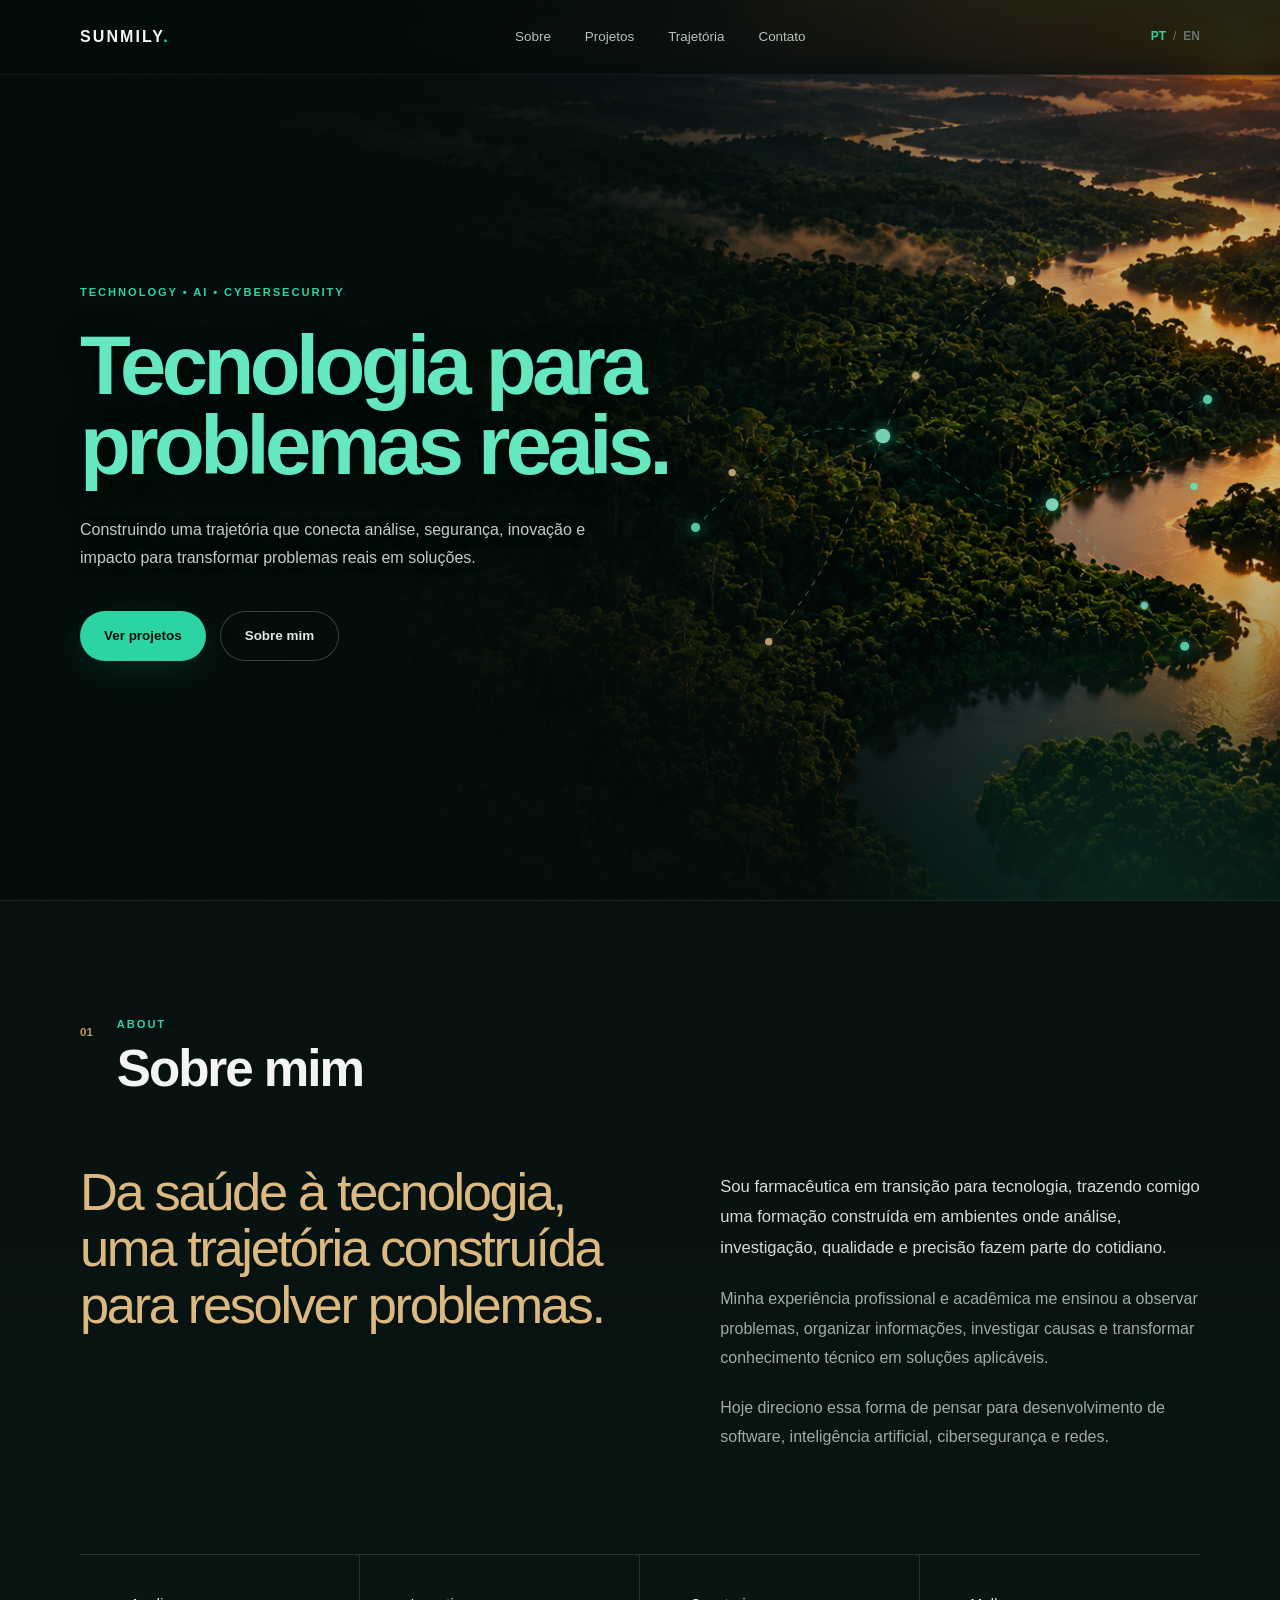
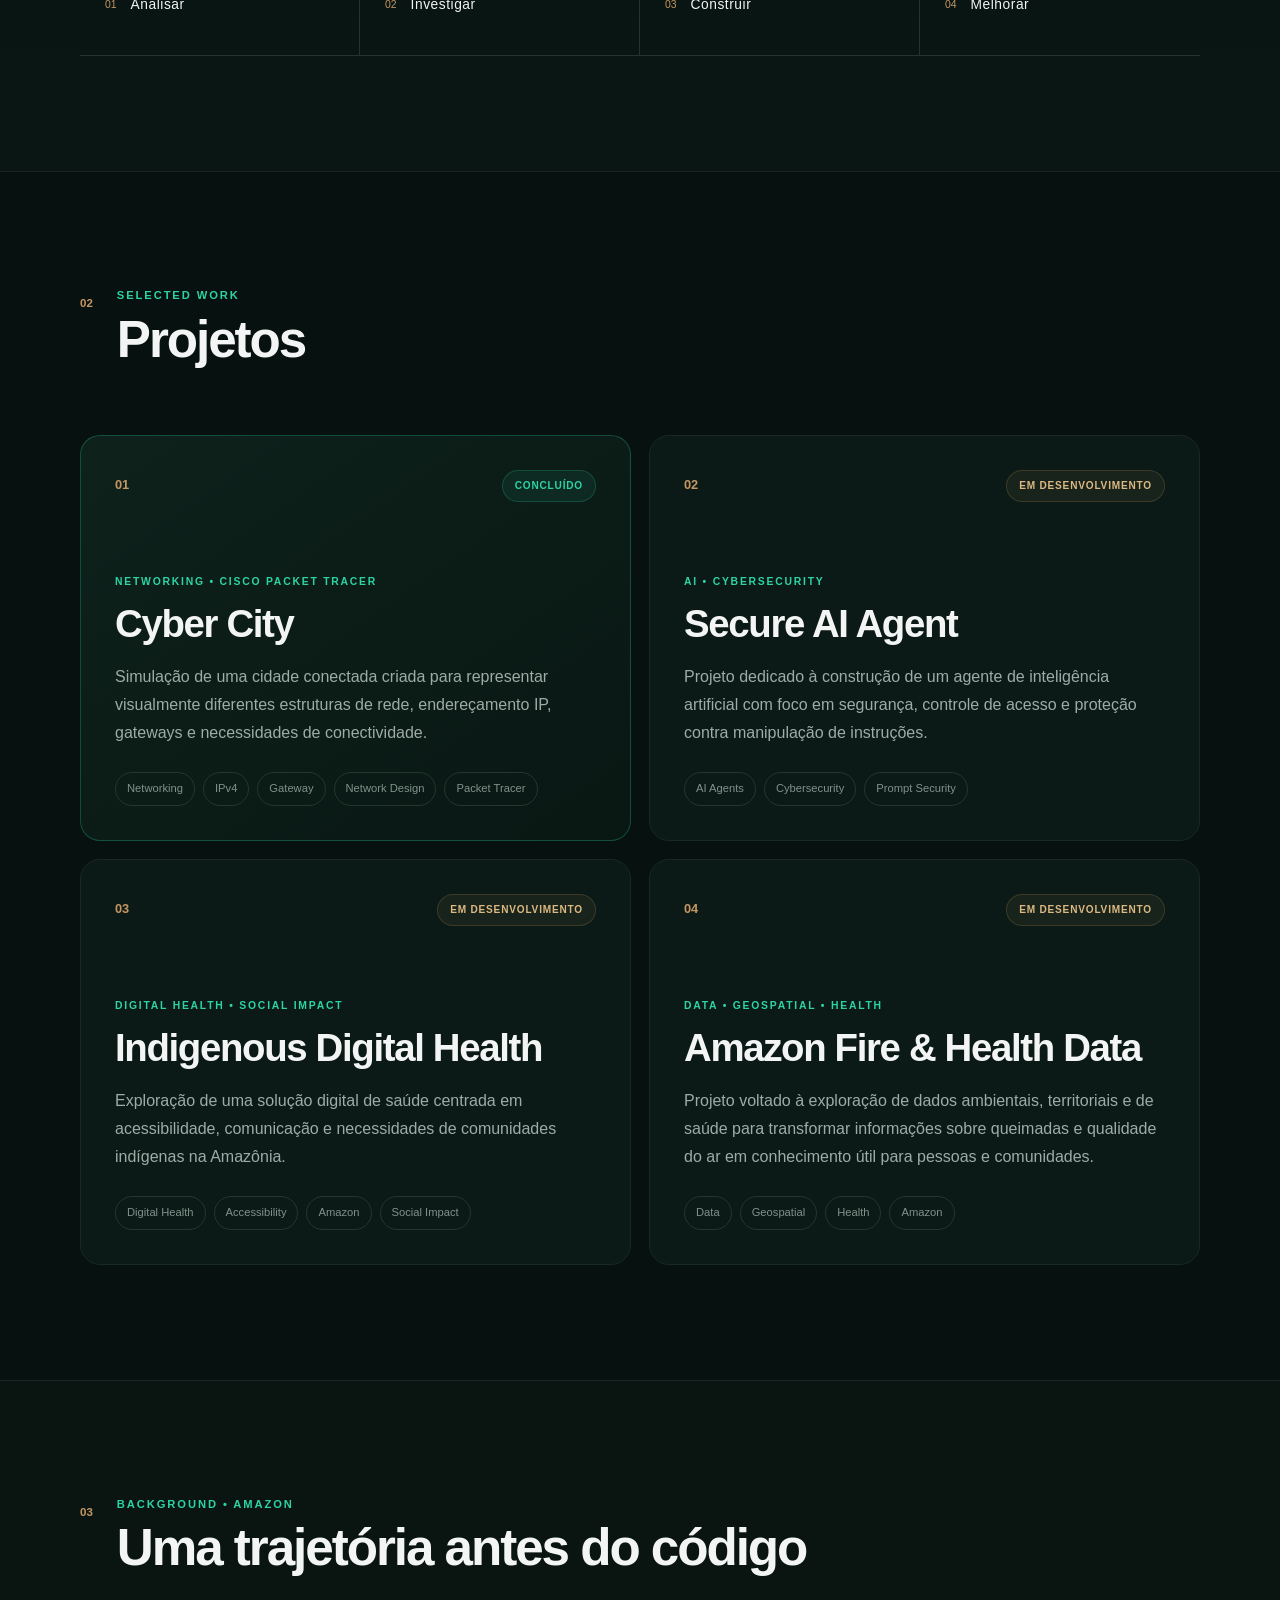
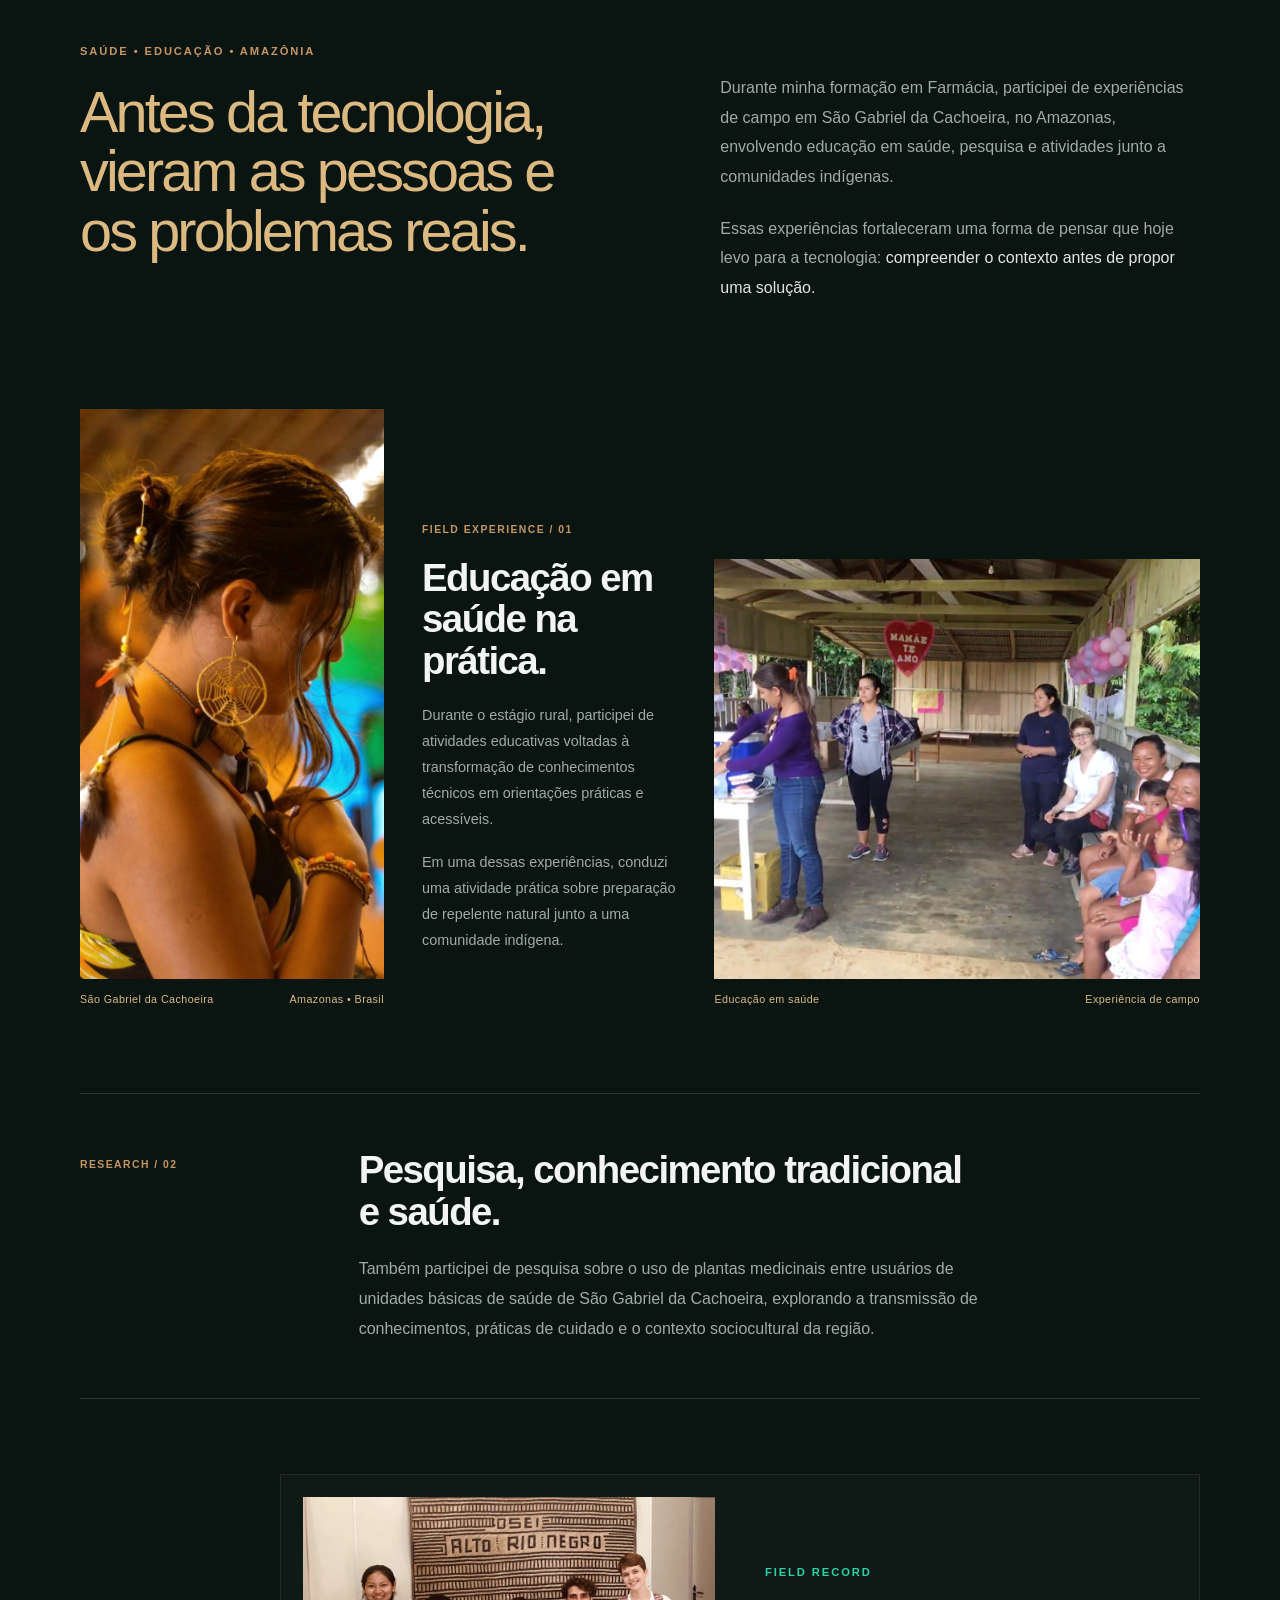
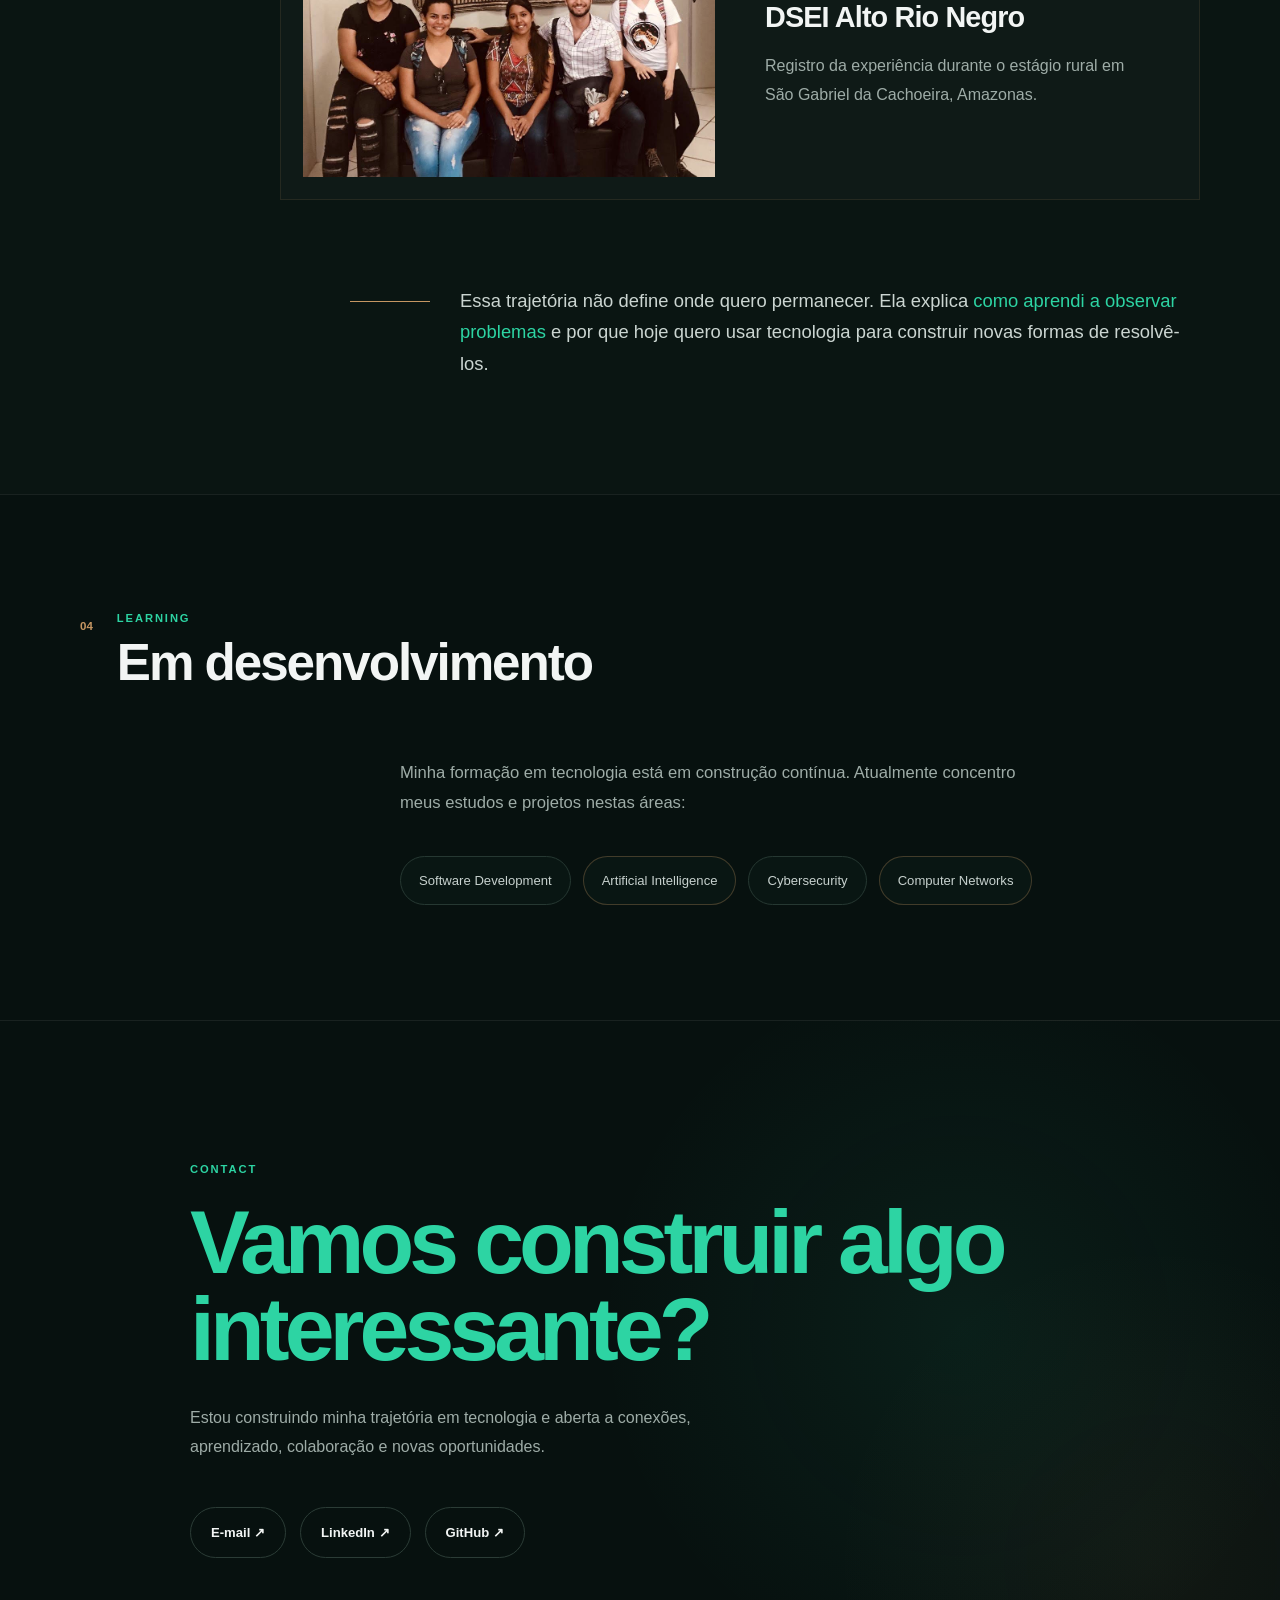
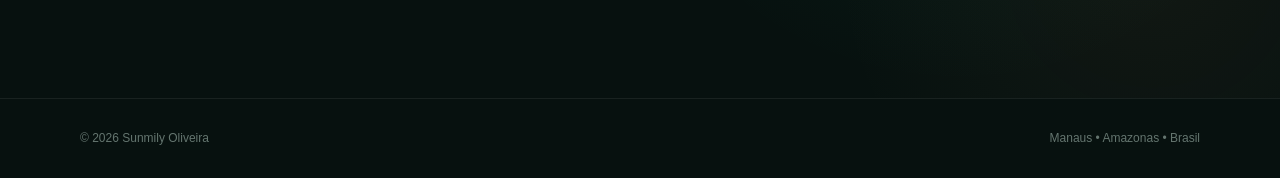
==== commit a2ffd2bd: "Link Cyber City case page" ====
--- a/index.html
+++ b/index.html
@@ -409,7 +409,11 @@
 
                     <!-- CYBER CITY -->
 
-                    <article class="project-card project-featured">
+<article class="project-card project-featured"
+         onclick="window.location.href='cyber-city.html'"
+         role="link"
+         tabindex="0"
+         onkeydown="if(event.key==='Enter' || event.key===' '){window.location.href='cyber-city.html';}">
 
                         <div class="project-top">
 
--- a/style.css
+++ b/style.css
@@ -1682,3 +1682,719 @@
     }
 
 }
+
+
+/* =========================================================
+   CYBER CITY — PROJECT CASE
+========================================================= */
+
+.project-page {
+    background:
+        radial-gradient(
+            circle at 82% 8%,
+            rgba(45, 212, 163, 0.055),
+            transparent 24%
+        ),
+        var(--bg);
+}
+
+
+/* =========================================================
+   CASE HERO
+========================================================= */
+
+.case-hero {
+    position: relative;
+
+    min-height: 680px;
+
+    display: flex;
+    align-items: center;
+
+    padding: 150px 0 90px;
+
+    overflow: hidden;
+
+    border-bottom: 1px solid var(--border);
+
+    background:
+        radial-gradient(
+            circle at 78% 45%,
+            rgba(45, 212, 163, 0.11),
+            transparent 30%
+        ),
+        radial-gradient(
+            circle at 92% 20%,
+            rgba(197, 150, 98, 0.07),
+            transparent 22%
+        ),
+        linear-gradient(
+            135deg,
+            #07110f 0%,
+            #091914 60%,
+            #07110f 100%
+        );
+}
+
+.case-hero::after {
+    content: "";
+
+    position: absolute;
+
+    width: 520px;
+    height: 520px;
+
+    right: -160px;
+    top: 90px;
+
+    border: 1px solid rgba(45, 212, 163, 0.08);
+    border-radius: 50%;
+
+    box-shadow:
+        0 0 0 70px rgba(45, 212, 163, 0.018),
+        0 0 0 140px rgba(45, 212, 163, 0.012);
+
+    pointer-events: none;
+}
+
+.case-hero-content {
+    position: relative;
+
+    z-index: 2;
+}
+
+.case-back {
+    display: inline-block;
+
+    margin-bottom: 72px;
+
+    color: var(--muted-dark);
+
+    font-size: 0.75rem;
+    font-weight: 700;
+
+    letter-spacing: 0.04em;
+
+    transition:
+        color 0.25s ease,
+        transform 0.25s ease;
+}
+
+.case-back:hover {
+    color: var(--green);
+
+    transform: translateX(-4px);
+}
+
+.case-eyebrow,
+.case-kicker {
+    color: var(--green);
+
+    font-size: 0.68rem;
+    font-weight: 700;
+
+    letter-spacing: 0.17em;
+}
+
+.case-eyebrow {
+    margin-bottom: 22px;
+}
+
+.case-hero h1 {
+    max-width: 850px;
+
+    font-size: clamp(4.6rem, 10vw, 8.5rem);
+    font-weight: 600;
+
+    line-height: 0.88;
+
+    letter-spacing: -0.065em;
+}
+
+.case-lead {
+    max-width: 650px;
+
+    margin-top: 35px;
+
+    color: #bdc9c5;
+
+    font-size: 1.1rem;
+
+    line-height: 1.8;
+}
+
+.case-tags {
+    display: flex;
+    flex-wrap: wrap;
+
+    gap: 9px;
+
+    margin-top: 38px;
+}
+
+.case-tags span {
+    padding: 8px 13px;
+
+    border: 1px solid #294039;
+    border-radius: 100px;
+
+    color: #9cafaa;
+
+    background: rgba(7, 17, 15, 0.45);
+
+    font-size: 0.69rem;
+}
+
+
+/* =========================================================
+   CASE SECTIONS
+========================================================= */
+
+.case-section {
+    padding: 120px 0;
+
+    border-bottom: 1px solid var(--border);
+}
+
+.case-section-alt {
+    background: #091512;
+}
+
+.case-layout {
+    display: grid;
+
+    grid-template-columns: 75px minmax(0, 1fr);
+
+    gap: 40px;
+}
+
+.case-section-number {
+    padding-top: 4px;
+
+    color: var(--earth);
+
+    font-size: 0.7rem;
+    font-weight: 700;
+
+    letter-spacing: 0.08em;
+}
+
+.case-section-content {
+    max-width: 930px;
+}
+
+.case-kicker {
+    margin-bottom: 20px;
+}
+
+.case-section-content > h2 {
+    max-width: 780px;
+
+    margin-bottom: 30px;
+
+    font-size: clamp(2.4rem, 5vw, 4.6rem);
+    font-weight: 500;
+
+    line-height: 1.03;
+
+    letter-spacing: -0.05em;
+}
+
+.case-section-content > p:not(.case-kicker) {
+    max-width: 690px;
+
+    color: var(--muted);
+
+    font-size: 0.98rem;
+
+    line-height: 1.9;
+}
+
+
+/* =========================================================
+   CASE IMAGES
+========================================================= */
+
+.case-image {
+    position: relative;
+
+    margin-top: 65px;
+
+    overflow: hidden;
+
+    background:
+        linear-gradient(
+            145deg,
+            #0d1c18,
+            #08120f
+        );
+
+    border: 1px solid #1b2c26;
+}
+
+.case-image::before {
+    content: "";
+
+    position: absolute;
+
+    inset: 0;
+
+    z-index: 1;
+
+    border: 1px solid rgba(255, 255, 255, 0.025);
+
+    pointer-events: none;
+}
+
+.case-image img {
+    width: 100%;
+
+    object-fit: cover;
+
+    transition:
+        transform 0.55s ease,
+        filter 0.4s ease;
+}
+
+.case-image:hover img {
+    transform: scale(1.012);
+}
+
+.case-image-large img {
+    min-height: 460px;
+}
+
+.case-image-medium {
+    max-width: 760px;
+}
+
+.case-image-medium img {
+    min-height: 390px;
+}
+
+
+/* =========================================================
+   NETWORK CONCEPT CARDS
+========================================================= */
+
+.case-grid-three {
+    display: grid;
+
+    grid-template-columns: repeat(3, 1fr);
+
+    gap: 14px;
+
+    margin-top: 60px;
+}
+
+.case-mini-card {
+    min-height: 245px;
+
+    padding: 28px;
+
+    background: #0b1a16;
+
+    border: 1px solid #1a2b25;
+
+    transition:
+        transform 0.3s ease,
+        border-color 0.3s ease,
+        background 0.3s ease;
+}
+
+.case-mini-card:hover {
+    transform: translateY(-5px);
+
+    background: #0d1e19;
+
+    border-color: rgba(45, 212, 163, 0.35);
+}
+
+.case-mini-card > span {
+    display: block;
+
+    margin-bottom: 58px;
+
+    color: var(--earth);
+
+    font-size: 0.62rem;
+    font-weight: 700;
+
+    letter-spacing: 0.14em;
+}
+
+.case-mini-card h3 {
+    margin-bottom: 13px;
+
+    font-size: 1.45rem;
+
+    letter-spacing: -0.03em;
+}
+
+.case-mini-card p {
+    color: var(--muted);
+
+    font-size: 0.84rem;
+
+    line-height: 1.7;
+}
+
+
+/* =========================================================
+   TECHNICAL NOTE
+========================================================= */
+
+.case-note {
+    display: grid;
+
+    grid-template-columns: 100px 1fr;
+
+    gap: 25px;
+
+    max-width: 800px;
+
+    margin-top: 42px;
+
+    padding: 28px 0;
+
+    border-top: 1px solid rgba(197, 150, 98, 0.25);
+    border-bottom: 1px solid rgba(197, 150, 98, 0.25);
+}
+
+.case-note > span {
+    padding-top: 4px;
+
+    color: var(--earth);
+
+    font-size: 0.62rem;
+    font-weight: 700;
+
+    letter-spacing: 0.14em;
+}
+
+.case-note p {
+    color: #aab7b2;
+
+    font-size: 0.86rem;
+
+    line-height: 1.75;
+}
+
+
+/* =========================================================
+   SKILLS / CONFIGURATION
+========================================================= */
+
+.case-skills-grid {
+    display: grid;
+
+    grid-template-columns: repeat(3, 1fr);
+
+    margin-top: 60px;
+
+    border-top: 1px solid #22342e;
+    border-left: 1px solid #22342e;
+}
+
+.case-skills-grid article {
+    min-height: 230px;
+
+    padding: 27px;
+
+    border-right: 1px solid #22342e;
+    border-bottom: 1px solid #22342e;
+
+    transition: background 0.25s ease;
+}
+
+.case-skills-grid article:hover {
+    background: rgba(45, 212, 163, 0.025);
+}
+
+.case-skills-grid article > span {
+    display: block;
+
+    margin-bottom: 42px;
+
+    color: var(--earth);
+
+    font-size: 0.65rem;
+    font-weight: 700;
+}
+
+.case-skills-grid h3 {
+    margin-bottom: 12px;
+
+    font-size: 1.15rem;
+}
+
+.case-skills-grid p {
+    color: var(--muted);
+
+    font-size: 0.82rem;
+
+    line-height: 1.7;
+}
+
+
+/* =========================================================
+   ENVIRONMENT GALLERY
+========================================================= */
+
+.case-gallery {
+    display: grid;
+
+    grid-template-columns: repeat(3, 1fr);
+
+    gap: 18px;
+
+    margin-top: 65px;
+}
+
+.case-gallery figure {
+    margin: 0;
+
+    overflow: hidden;
+}
+
+.case-gallery img {
+    height: 280px;
+
+    object-fit: cover;
+
+    border: 1px solid #1b2d27;
+
+    filter:
+        saturate(0.9)
+        contrast(1.02);
+
+    transition:
+        transform 0.45s ease,
+        filter 0.35s ease;
+}
+
+.case-gallery figure:hover img {
+    transform: scale(1.015);
+
+    filter:
+        saturate(1)
+        contrast(1.02);
+}
+
+.case-gallery figcaption {
+    margin-top: 12px;
+
+    color: var(--muted-dark);
+
+    font-size: 0.7rem;
+
+    letter-spacing: 0.04em;
+}
+
+
+/* =========================================================
+   LEARNING QUOTE
+========================================================= */
+
+.case-section blockquote {
+    max-width: 790px;
+
+    margin-top: 55px;
+
+    padding: 35px 0 35px 35px;
+
+    border-left: 1px solid var(--green);
+
+    color: #d7dfdc;
+
+    font-size: clamp(1.35rem, 2.7vw, 2.1rem);
+    font-weight: 400;
+
+    line-height: 1.45;
+
+    letter-spacing: -0.025em;
+}
+
+
+/* =========================================================
+   NEXT PROJECT
+========================================================= */
+
+.case-next {
+    padding: 115px 0 125px;
+
+    background:
+        radial-gradient(
+            circle at 75% 50%,
+            rgba(45, 212, 163, 0.07),
+            transparent 30%
+        ),
+        #07110f;
+}
+
+.case-next p {
+    margin-bottom: 18px;
+
+    color: var(--earth);
+
+    font-size: 0.65rem;
+    font-weight: 700;
+
+    letter-spacing: 0.16em;
+}
+
+.case-next h2 {
+    margin-bottom: 35px;
+
+    font-size: clamp(3rem, 7vw, 6.2rem);
+    font-weight: 500;
+
+    line-height: 1;
+
+    letter-spacing: -0.055em;
+}
+
+.case-next a {
+    display: inline-block;
+
+    padding-bottom: 5px;
+
+    border-bottom: 1px solid var(--green);
+
+    color: var(--green);
+
+    font-size: 0.82rem;
+    font-weight: 700;
+
+    transition:
+        color 0.25s ease,
+        border-color 0.25s ease;
+}
+
+.case-next a:hover {
+    color: var(--green-light);
+
+    border-color: var(--green-light);
+}
+
+
+/* =========================================================
+   CYBER CITY — TABLET
+========================================================= */
+
+@media (max-width: 950px) {
+
+    .case-hero {
+        min-height: 620px;
+    }
+
+    .case-layout {
+        grid-template-columns: 50px minmax(0, 1fr);
+
+        gap: 25px;
+    }
+
+    .case-grid-three,
+    .case-skills-grid {
+        grid-template-columns: repeat(2, 1fr);
+    }
+
+    .case-gallery {
+        grid-template-columns: 1fr 1fr;
+    }
+
+}
+
+
+/* =========================================================
+   CYBER CITY — MOBILE
+========================================================= */
+
+@media (max-width: 650px) {
+
+    .case-hero {
+        min-height: 600px;
+
+        padding-top: 125px;
+        padding-bottom: 70px;
+    }
+
+    .case-hero::after {
+        width: 350px;
+        height: 350px;
+
+        right: -220px;
+    }
+
+    .case-back {
+        margin-bottom: 55px;
+    }
+
+    .case-hero h1 {
+        font-size: clamp(4rem, 20vw, 6rem);
+    }
+
+    .case-lead {
+        font-size: 0.96rem;
+    }
+
+    .case-section {
+        padding: 85px 0;
+    }
+
+    .case-layout {
+        grid-template-columns: 1fr;
+
+        gap: 18px;
+    }
+
+    .case-section-number {
+        padding-top: 0;
+    }
+
+    .case-grid-three,
+    .case-skills-grid,
+    .case-gallery {
+        grid-template-columns: 1fr;
+    }
+
+    .case-mini-card {
+        min-height: 210px;
+    }
+
+    .case-mini-card > span {
+        margin-bottom: 40px;
+    }
+
+    .case-note {
+        grid-template-columns: 1fr;
+
+        gap: 12px;
+    }
+
+    .case-image {
+        margin-top: 45px;
+    }
+
+    .case-image-large img,
+    .case-image-medium img {
+        min-height: 260px;
+    }
+
+    .case-gallery img {
+        height: 260px;
+    }
+
+    .case-section blockquote {
+        margin-top: 42px;
+
+        padding: 25px 0 25px 22px;
+
+        font-size: 1.3rem;
+    }
+
+    .case-next {
+        padding: 90px 0;
+    }
+
+}
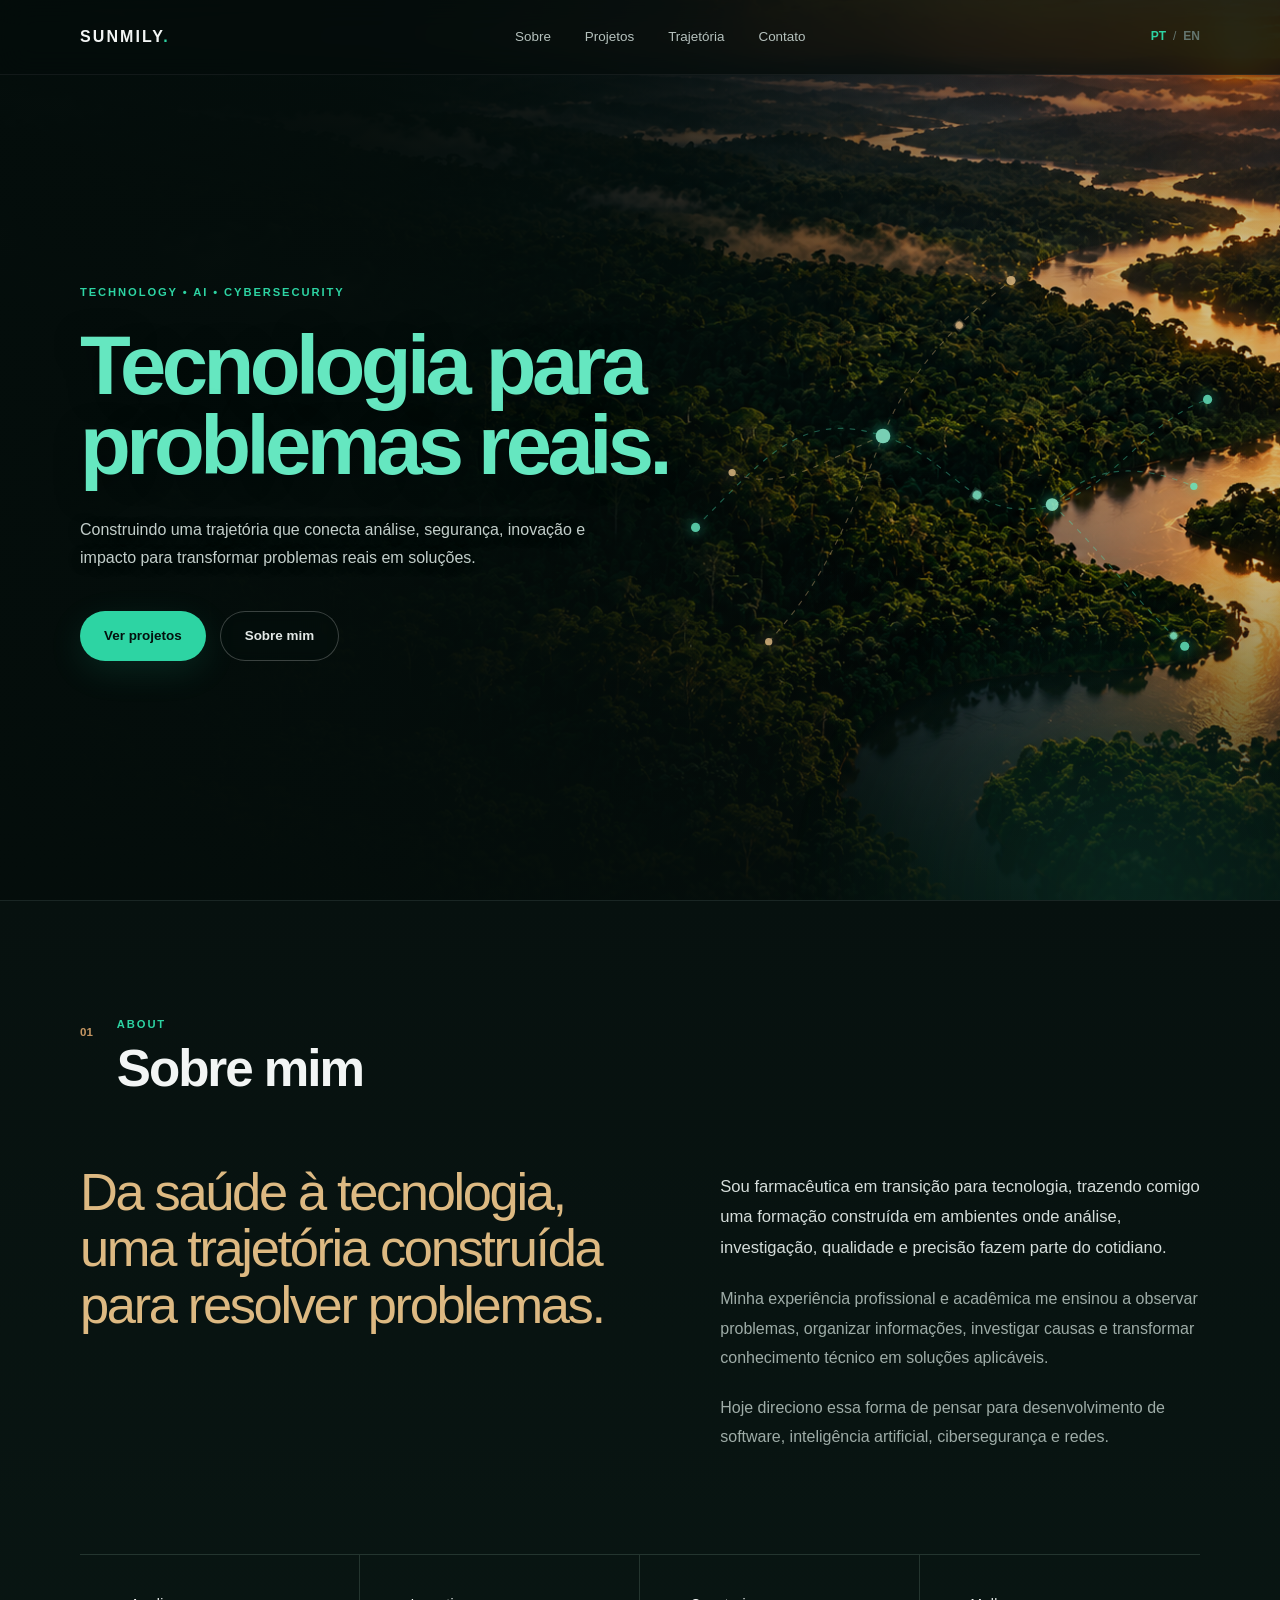
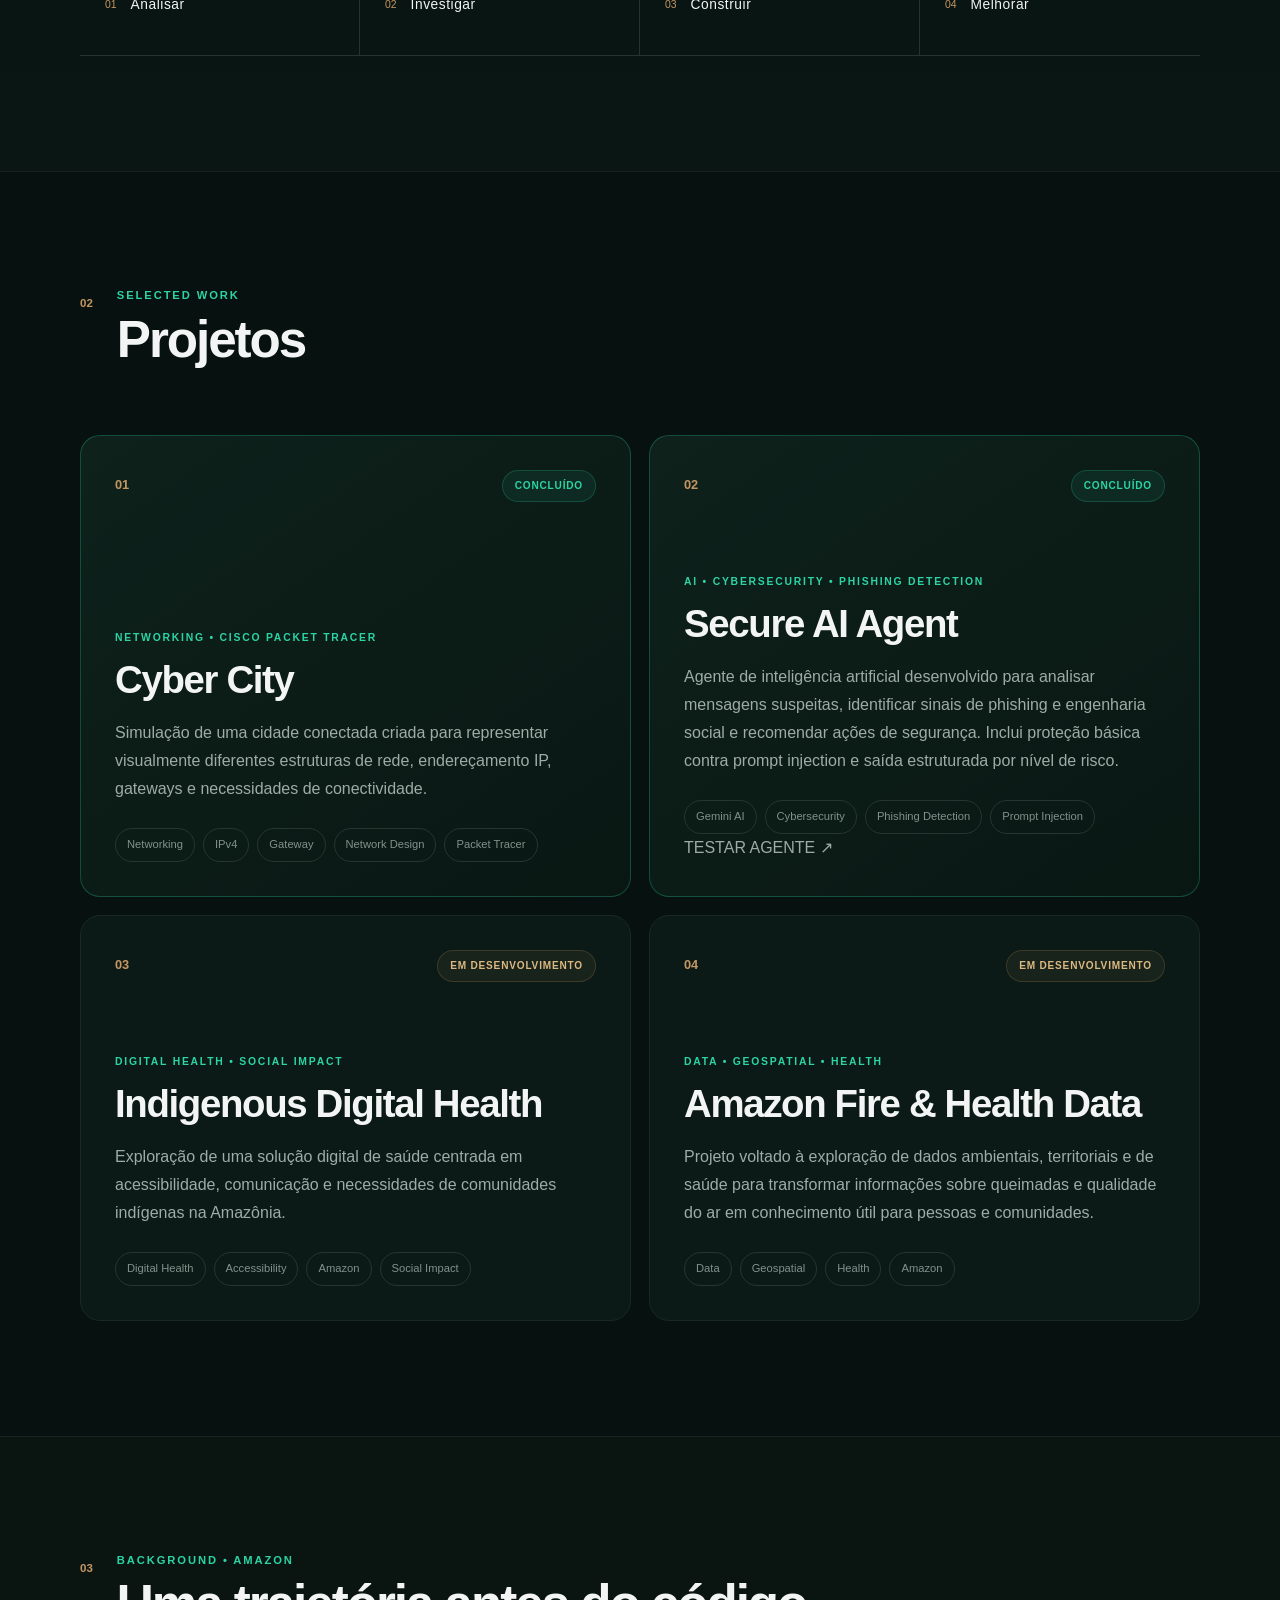
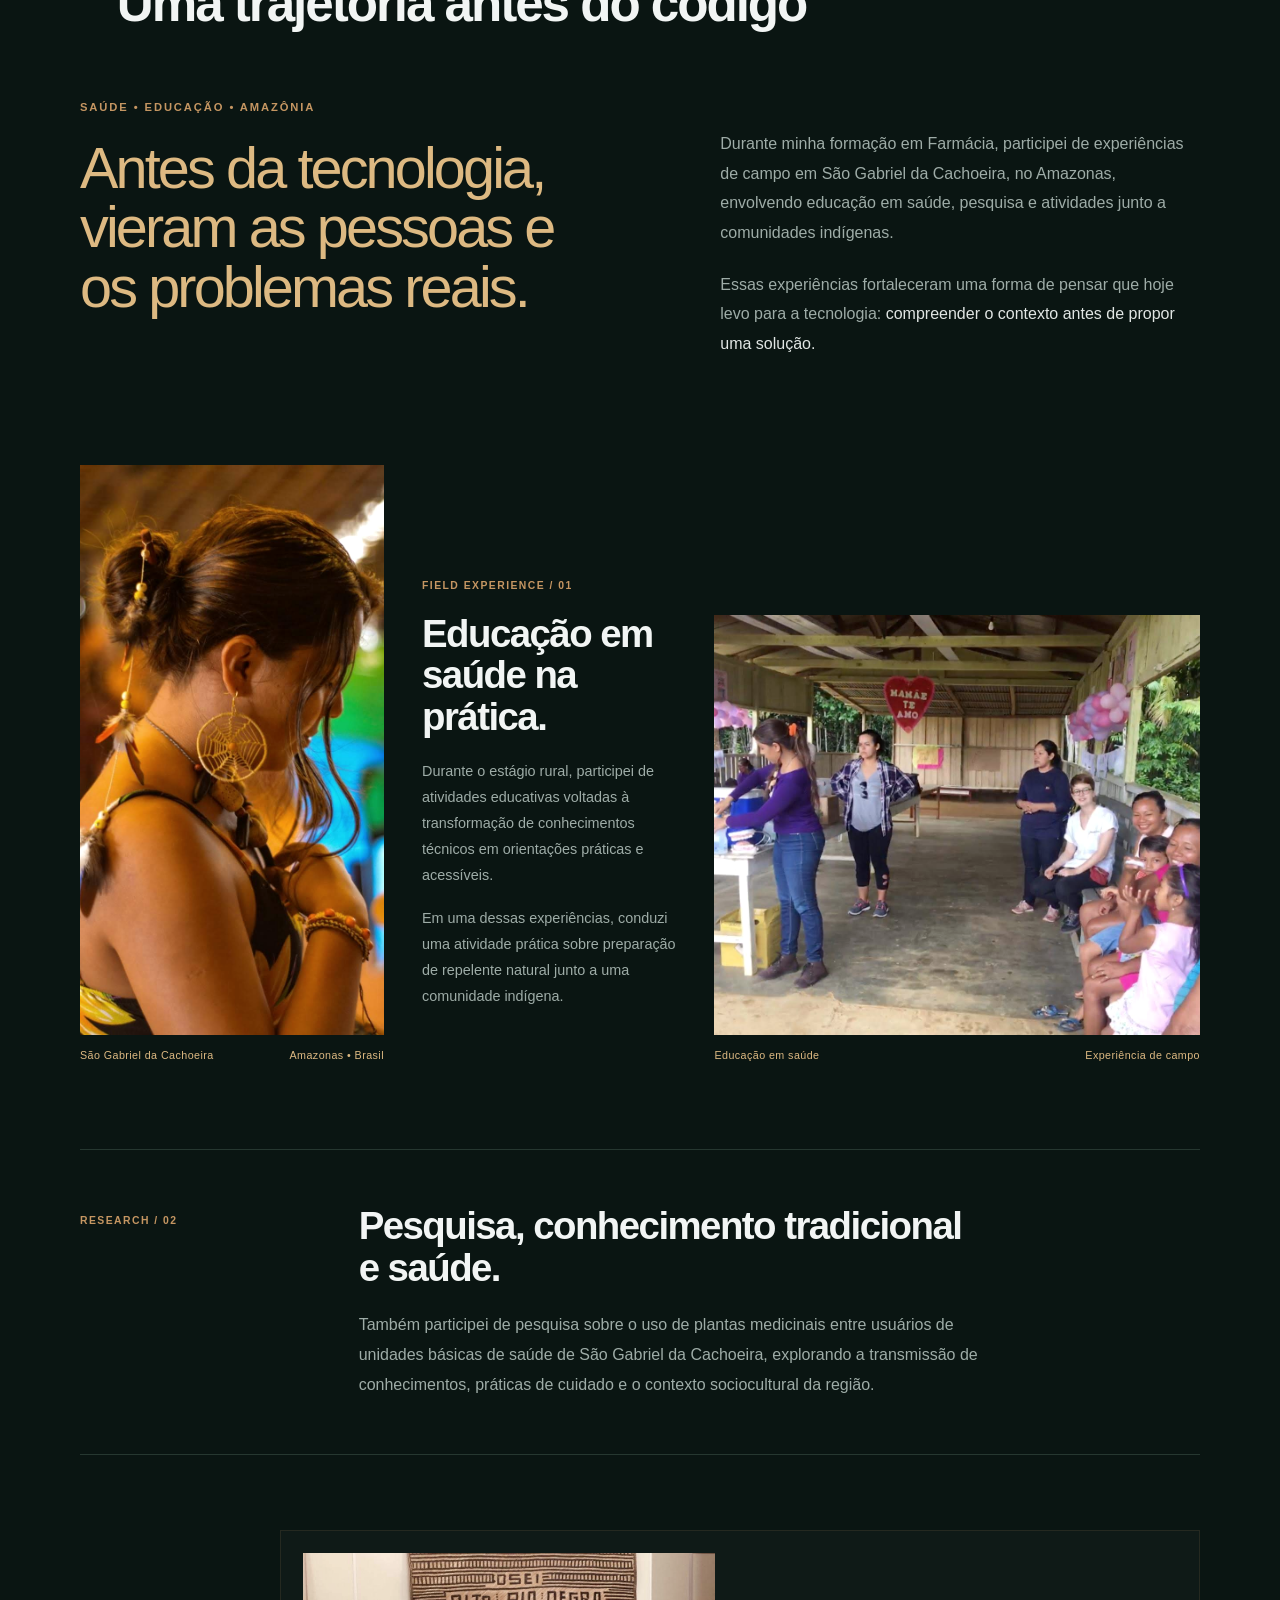
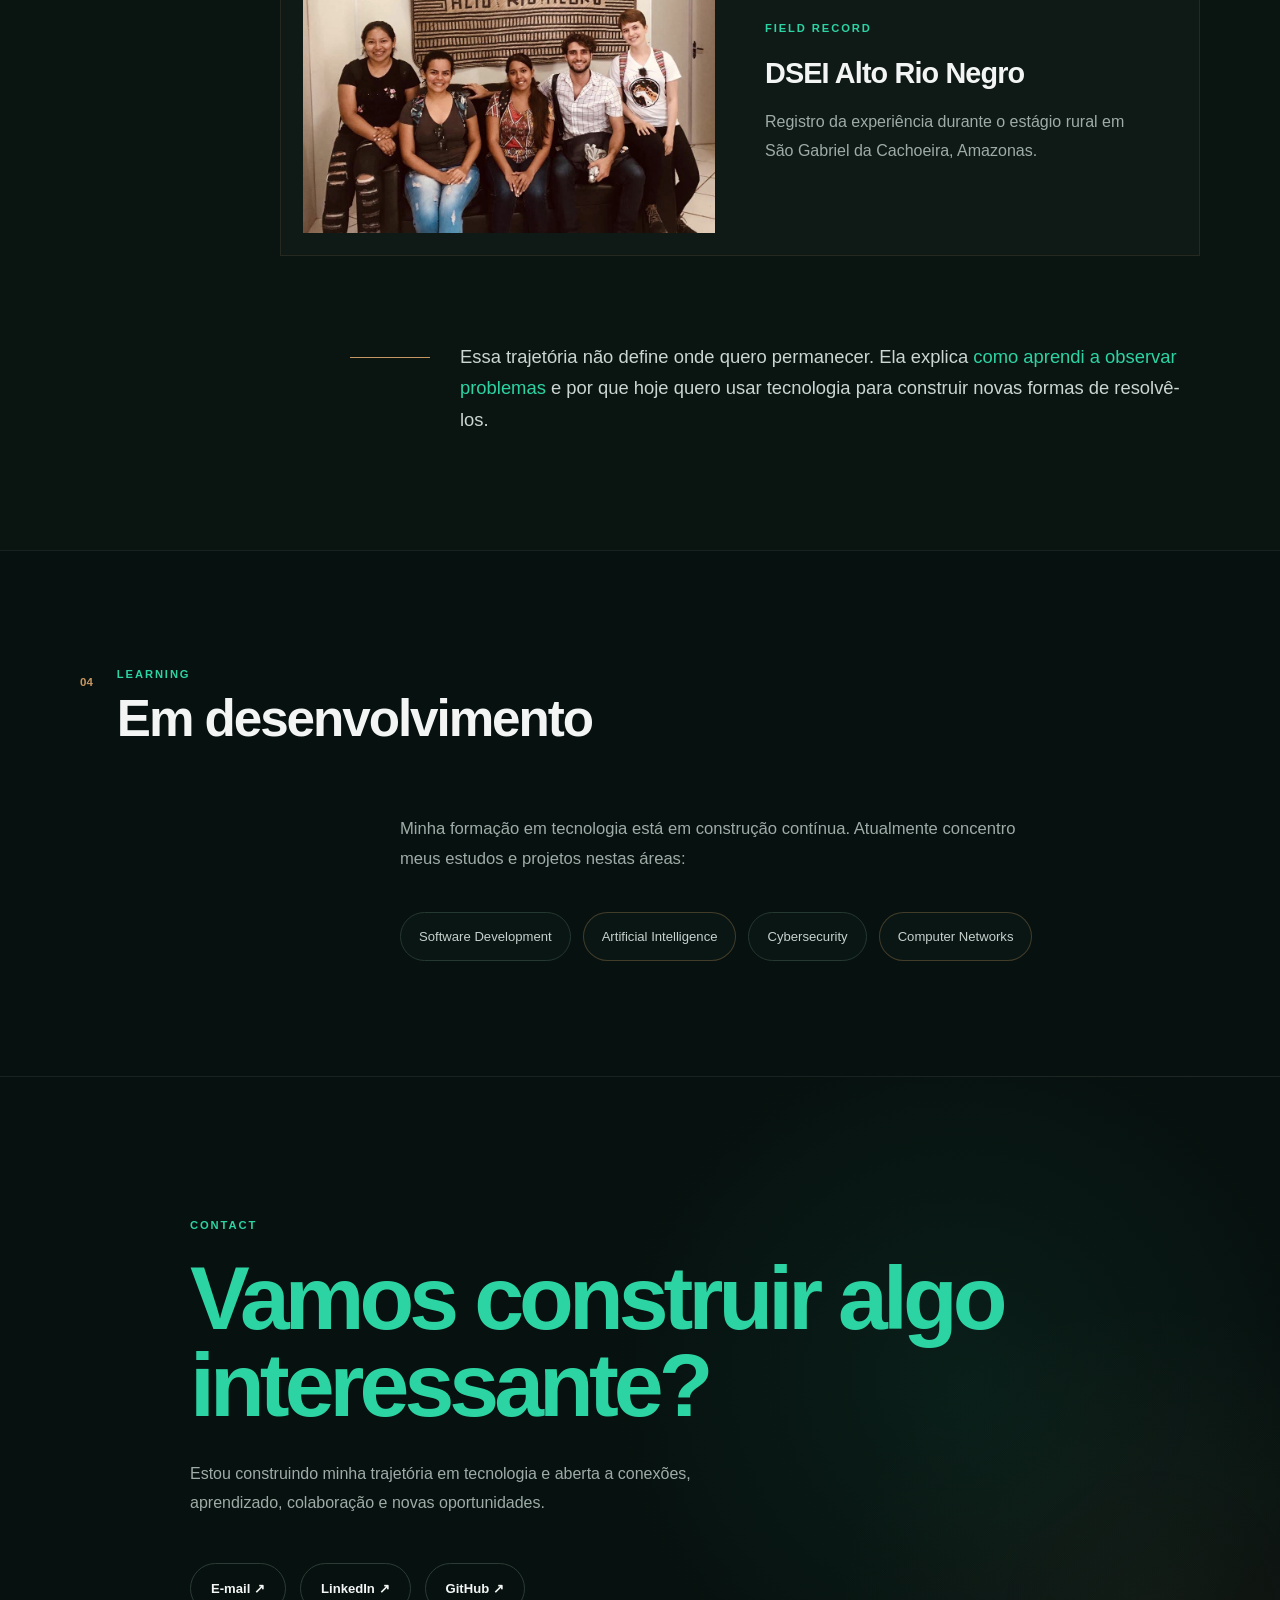
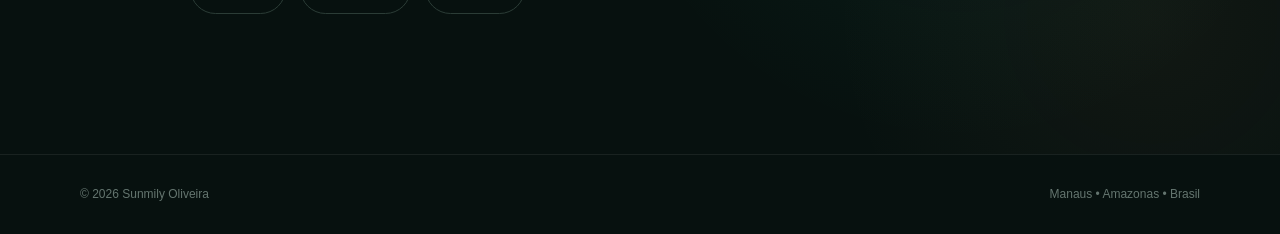
==== commit 254c41b8: "Add Secure AI Agent to portfolio" ====
--- a/index.html
+++ b/index.html
@@ -461,20 +461,24 @@
                     </article>
 
 
-                    <!-- SECURE AI AGENT -->
-
-                    <article class="project-card">
+                                       <!-- SECURE AI AGENT -->
+
+                    <article class="project-card project-featured"
+                        onclick="window.open('https://sunmilyoliveira-github-io.vercel.app/secure-ai-agent.html', '_blank')"
+                        role="link"
+                        tabindex="0"
+                        onkeydown="if(event.key==='Enter' || event.key===' '){window.open('https://sunmilyoliveira-github-io.vercel.app/secure-ai-agent.html', '_blank');}">
 
                         <div class="project-top">
 
                             <span class="project-number">02</span>
 
                             <span
-                                class="project-status development"
-                                data-pt="Em desenvolvimento"
-                                data-en="In development"
-                            >
-                                Em desenvolvimento
+                                class="project-status completed"
+                                data-pt="Concluído"
+                                data-en="Completed"
+                            >
+                                Concluído
                             </span>
 
                         </div>
@@ -483,32 +487,40 @@
                         <div class="project-content">
 
                             <p class="project-category">
-                                AI • CYBERSECURITY
+                                AI • CYBERSECURITY • PHISHING DETECTION
                             </p>
 
                             <h3>Secure AI Agent</h3>
 
                             <p
-                                data-pt="Projeto dedicado à construção de um agente de inteligência artificial com foco em segurança, controle de acesso e proteção contra manipulação de instruções."
-                                data-en="A project focused on building an AI agent with an emphasis on security, access control and protection against instruction manipulation."
-                            >
-                                Projeto dedicado à construção de um agente de
-                                inteligência artificial com foco em segurança,
-                                controle de acesso e proteção contra manipulação
-                                de instruções.
+                                data-pt="Agente de inteligência artificial desenvolvido para analisar mensagens suspeitas, identificar sinais de phishing e engenharia social e recomendar ações de segurança. Inclui proteção básica contra prompt injection e saída estruturada por nível de risco."
+                                data-en="An artificial intelligence agent developed to analyze suspicious messages, identify phishing and social engineering signals, and recommend security actions. Includes basic prompt injection defense and structured risk-level output."
+                            >
+                                Agente de inteligência artificial desenvolvido para
+                                analisar mensagens suspeitas, identificar sinais de
+                                phishing e engenharia social e recomendar ações de
+                                segurança. Inclui proteção básica contra prompt injection
+                                e saída estruturada por nível de risco.
                             </p>
 
                             <div class="tags">
-                                <span>AI Agents</span>
+                                <span>Gemini AI</span>
                                 <span>Cybersecurity</span>
-                                <span>Prompt Security</span>
+                                <span>Phishing Detection</span>
+                                <span>Prompt Injection</span>
                             </div>
 
+                            <p
+                                class="project-link"
+                                data-pt="TESTAR AGENTE ↗"
+                                data-en="TEST AGENT ↗"
+                            >
+                                TESTAR AGENTE ↗
+                            </p>
+
                         </div>
 
                     </article>
-
-
                     <!-- INDIGENOUS DIGITAL HEALTH -->
 
                     <article class="project-card">
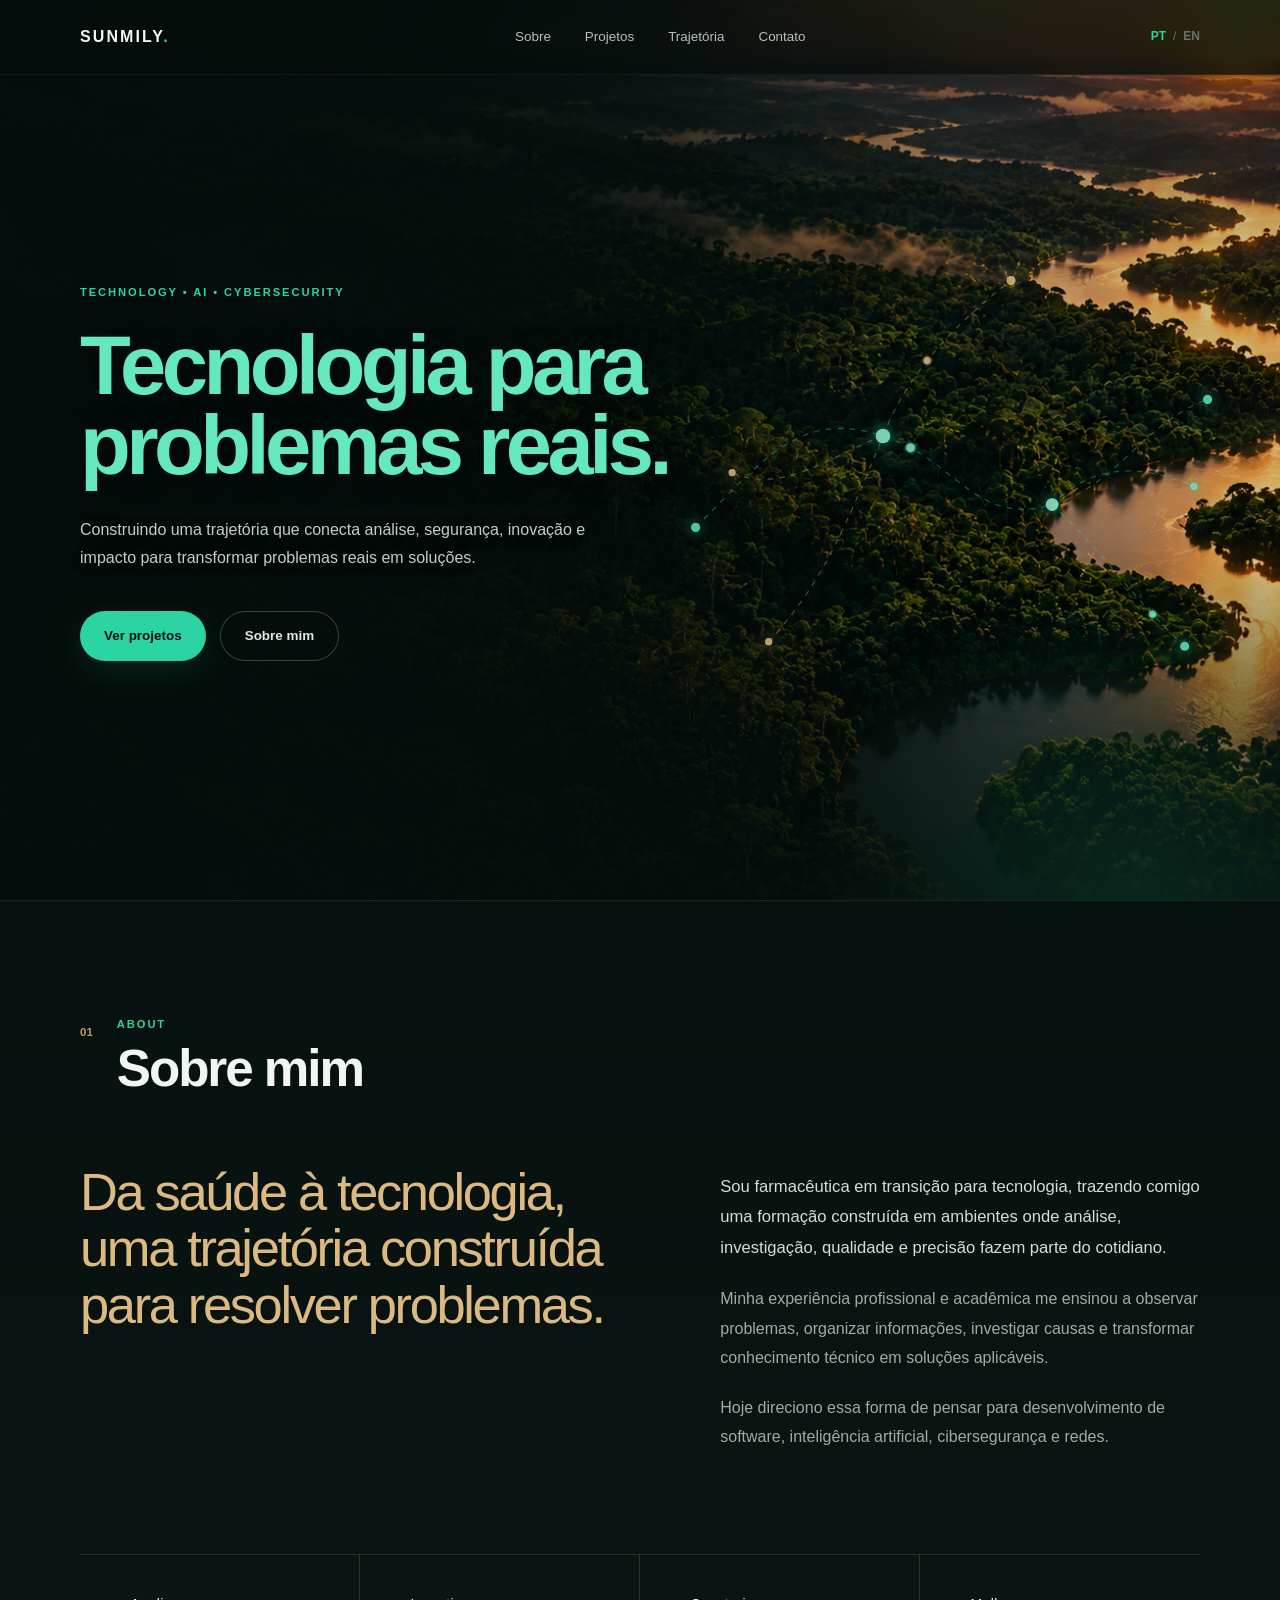
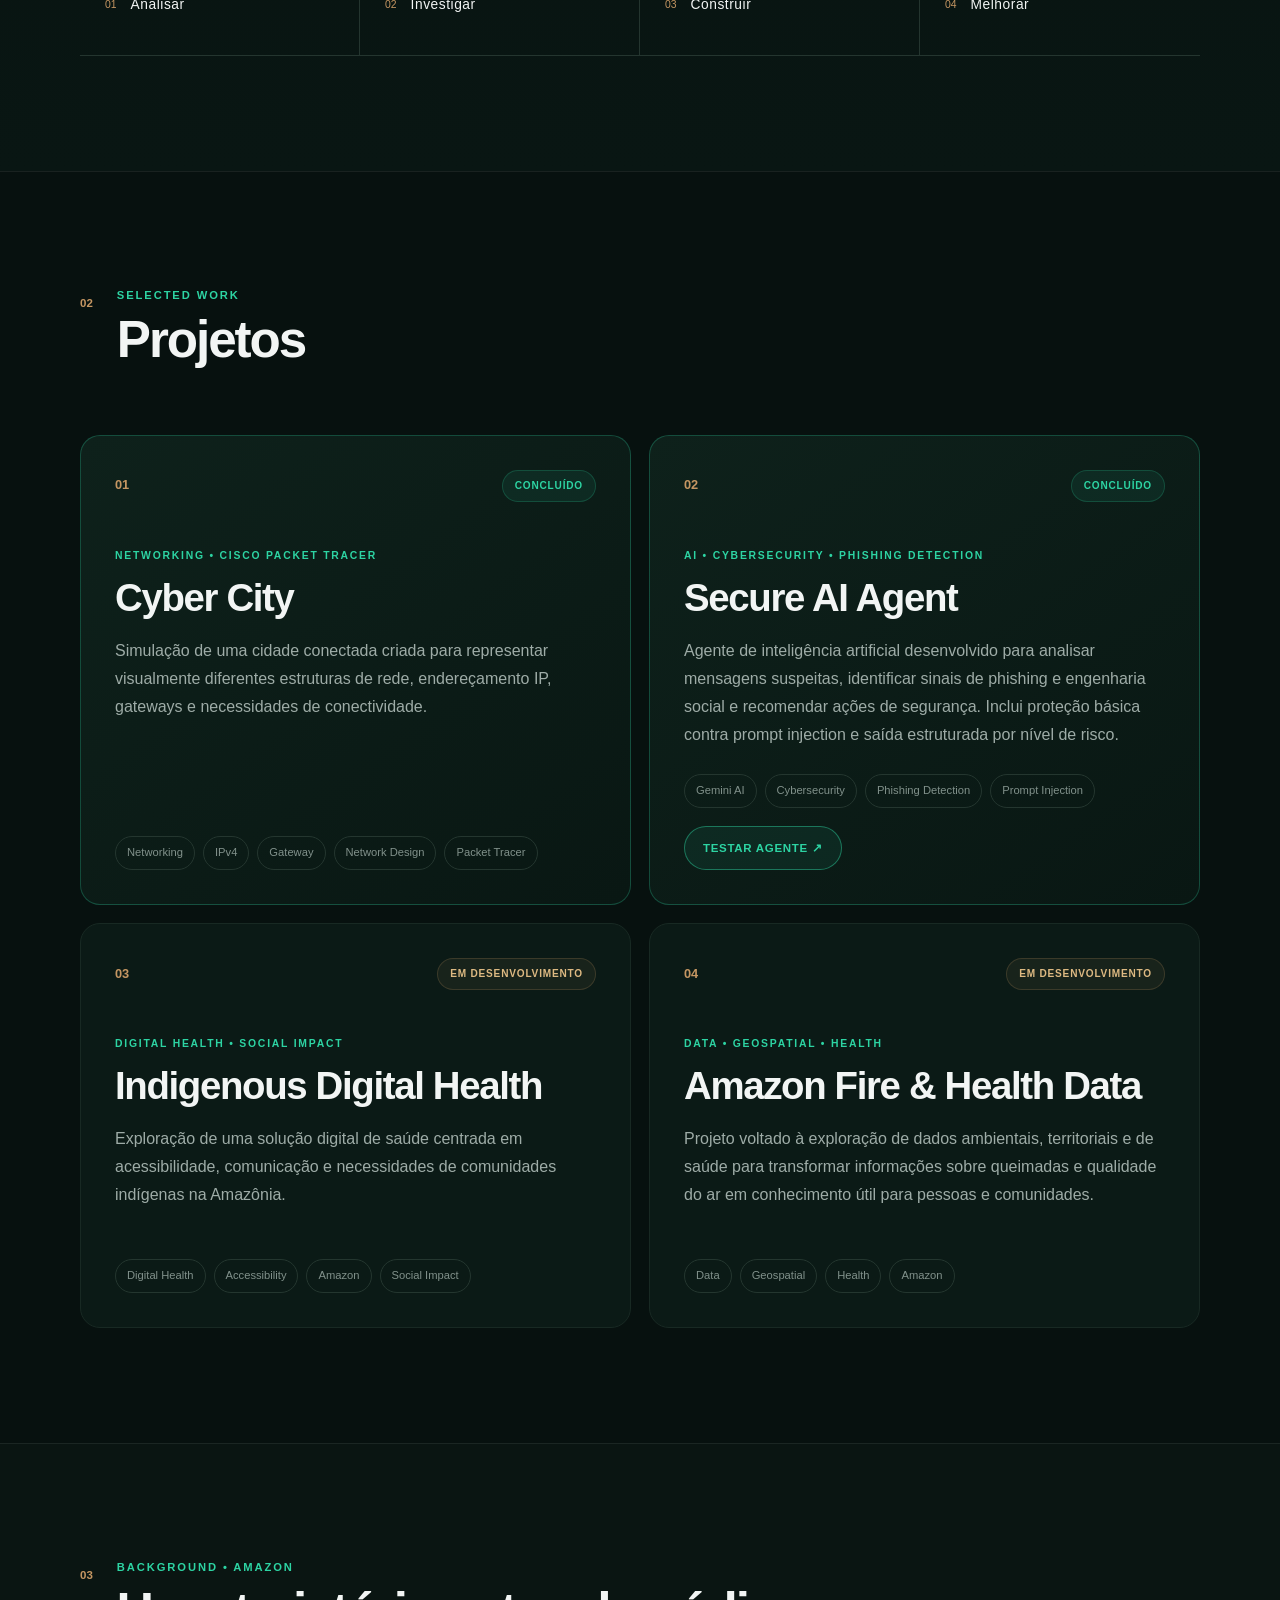
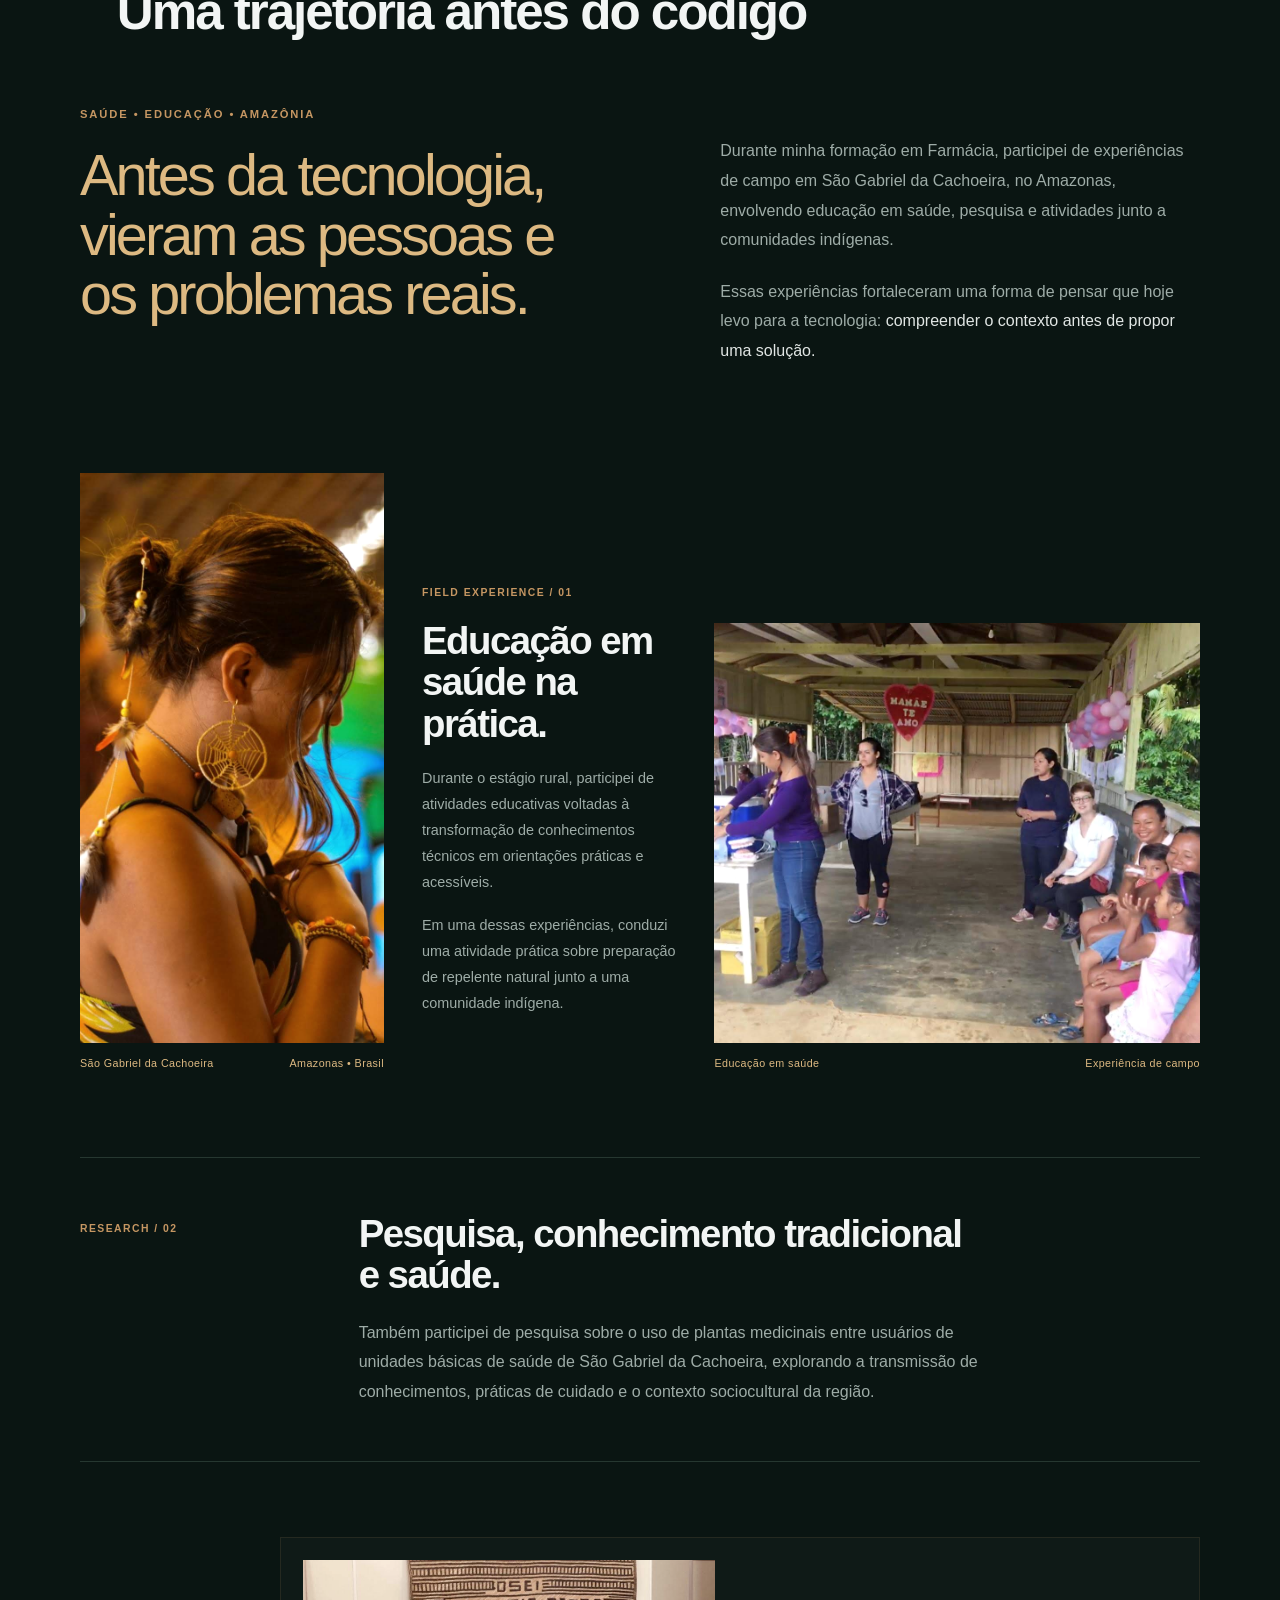
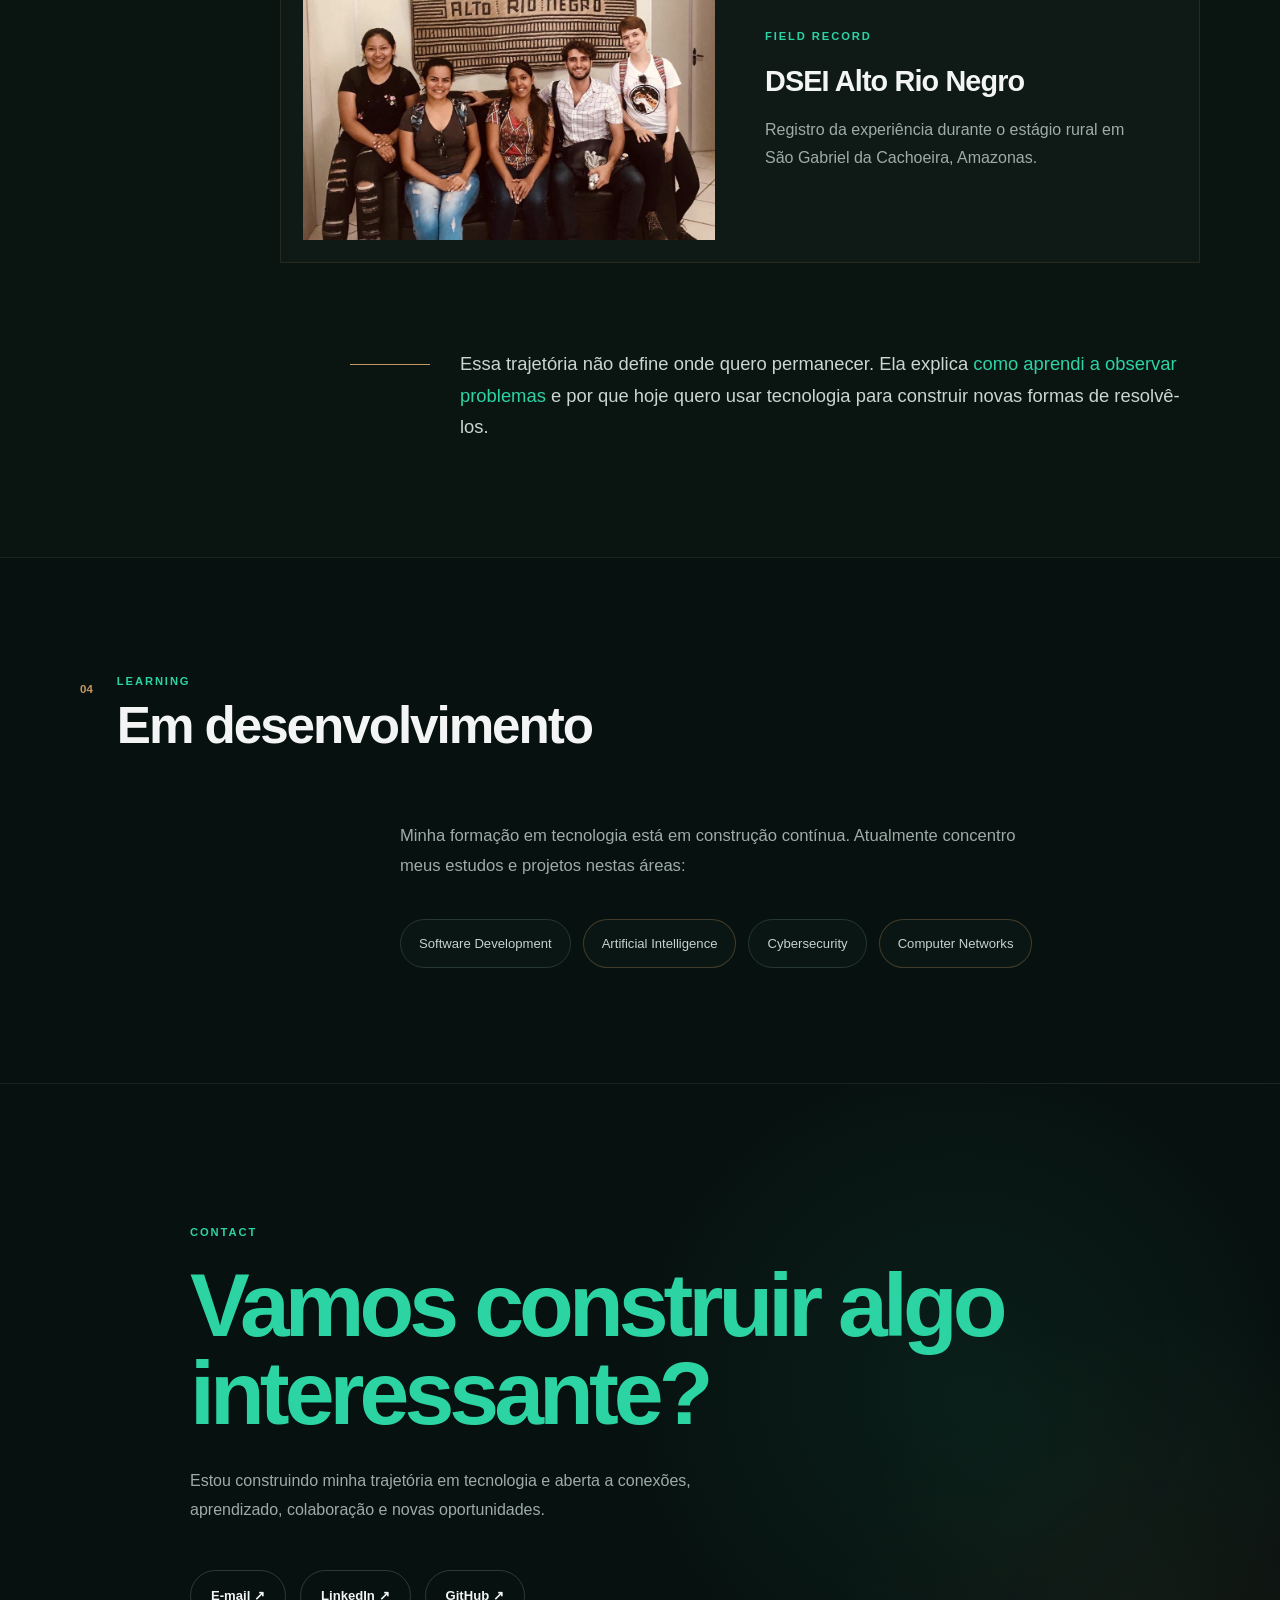
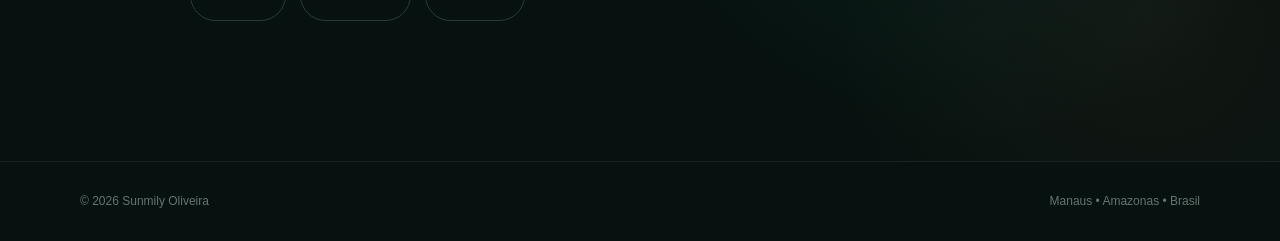
==== commit 4439611d: "Improve Secure AI Agent navigation" ====
--- a/index.html
+++ b/index.html
@@ -464,10 +464,10 @@
                                        <!-- SECURE AI AGENT -->
 
                     <article class="project-card project-featured"
-                        onclick="window.open('https://sunmilyoliveira-github-io.vercel.app/secure-ai-agent.html', '_blank')"
+                        onclick="window.location.href='secure-ai-agent.html'"
                         role="link"
                         tabindex="0"
-                        onkeydown="if(event.key==='Enter' || event.key===' '){window.open('https://sunmilyoliveira-github-io.vercel.app/secure-ai-agent.html', '_blank');}">
+                        onkeydown="if(event.key==='Enter' || event.key===' '){window.location.href='secure-ai-agent.html';}">
 
                         <div class="project-top">
 
--- a/style.css
+++ b/style.css
@@ -2398,3 +2398,98 @@
     }
 
 }
+
+/* =========================================================
+   PROJECT CARDS — FINAL POLISH
+========================================================= */
+
+/* Mantém os cards da mesma linha visualmente alinhados */
+
+.projects-grid .project-card {
+    min-height: 405px;
+}
+
+.projects-grid .project-content {
+    margin-top: 0;
+}
+
+.projects-grid .project-top {
+    margin-bottom: 46px;
+}
+
+/* Faz o conteúdo ocupar o restante do card */
+
+.projects-grid .project-content {
+    display: flex;
+    flex-direction: column;
+    flex: 1;
+}
+
+/* Mantém as tags na mesma região inferior */
+
+.projects-grid .tags {
+    margin-top: auto;
+    padding-top: 25px;
+}
+
+/* Botão do Secure AI Agent */
+
+.project-link {
+    align-self: flex-start;
+
+    display: inline-flex;
+    align-items: center;
+    justify-content: center;
+
+    margin-top: 18px;
+
+    padding: 11px 18px;
+
+    border: 1px solid rgba(45, 212, 163, 0.45);
+    border-radius: 100px;
+
+    background: rgba(45, 212, 163, 0.08);
+
+    color: var(--green) !important;
+
+    font-size: 0.72rem;
+    font-weight: 700;
+
+    letter-spacing: 0.06em;
+
+    line-height: 1;
+
+    transition:
+        transform 0.25s ease,
+        background 0.25s ease,
+        border-color 0.25s ease,
+        box-shadow 0.25s ease;
+}
+
+.project-card:hover .project-link {
+    background: rgba(45, 212, 163, 0.14);
+
+    border-color: var(--green);
+
+    box-shadow:
+        0 8px 28px rgba(45, 212, 163, 0.10);
+}
+
+.project-link:hover {
+    transform: translateY(-2px);
+}
+
+
+/* MOBILE */
+
+@media (max-width: 650px) {
+
+    .projects-grid .project-top {
+        margin-bottom: 38px;
+    }
+
+    .projects-grid .project-card {
+        min-height: 380px;
+    }
+
+}
